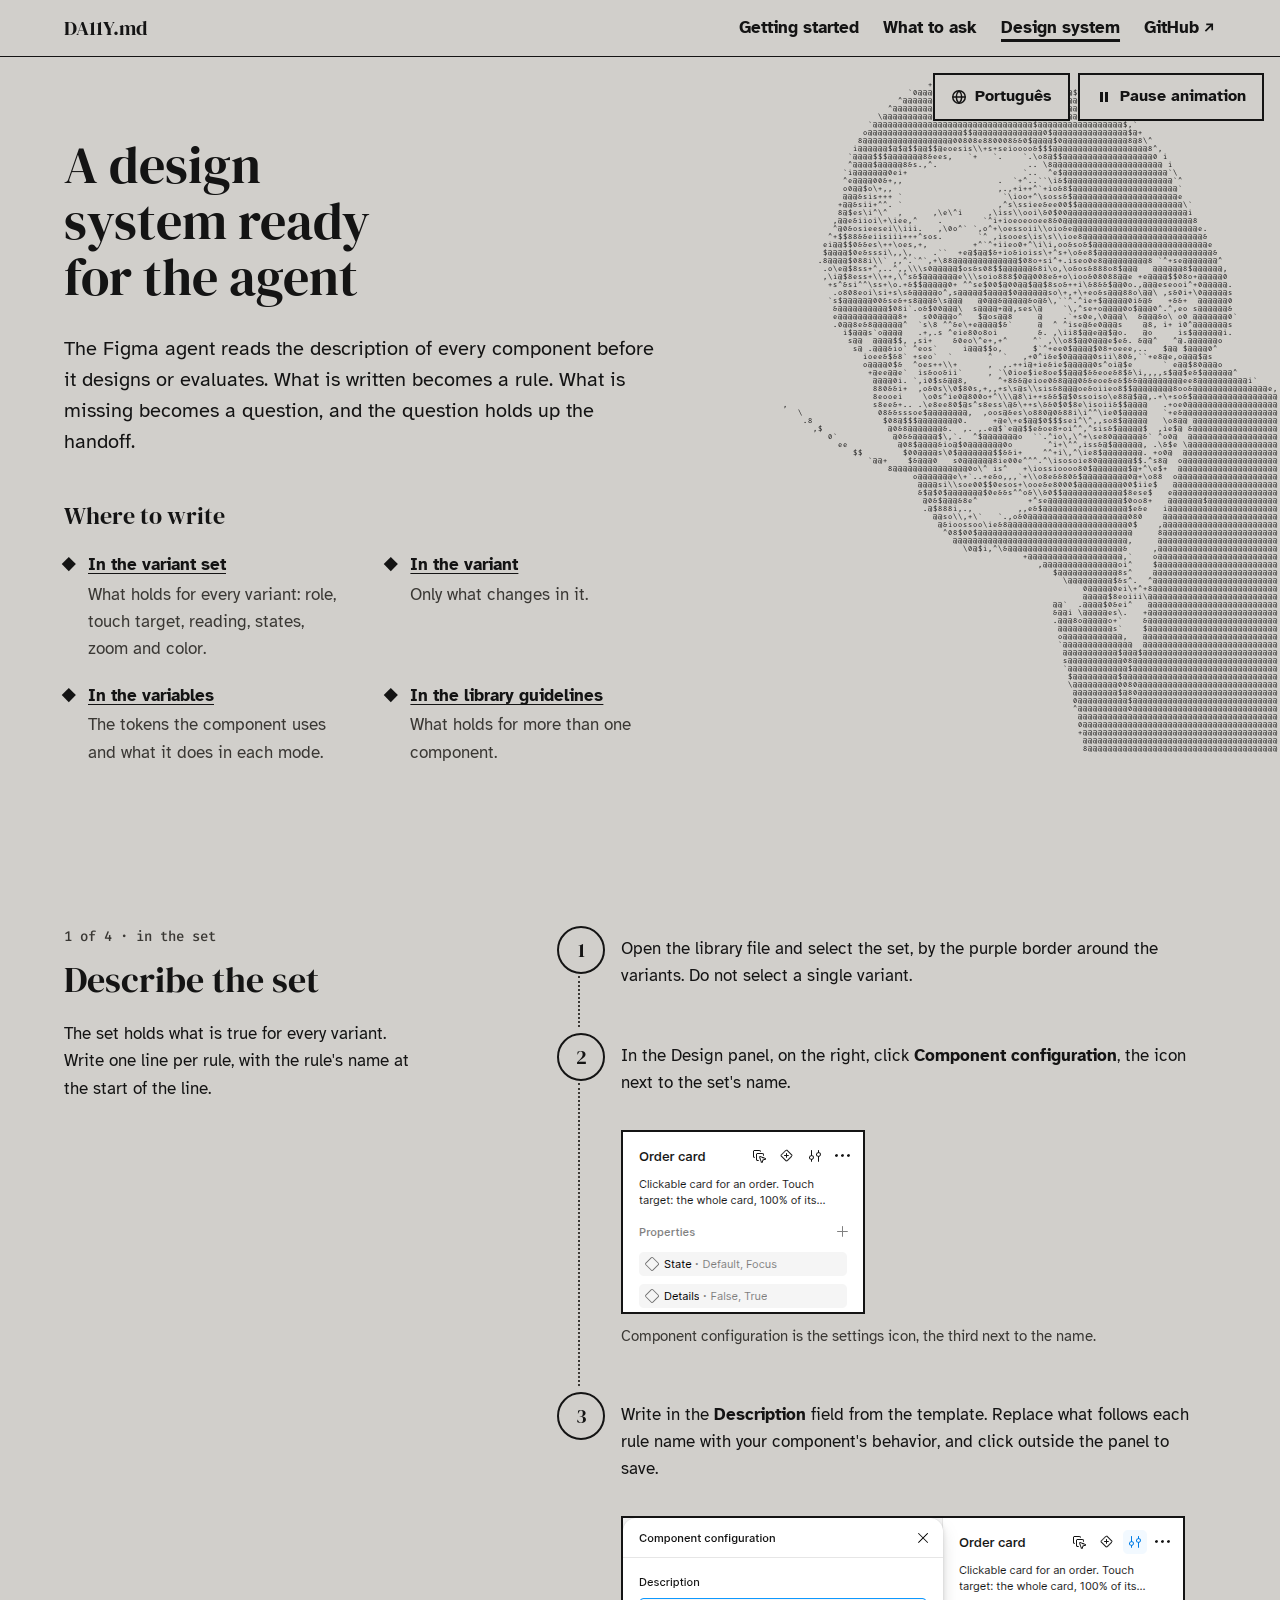
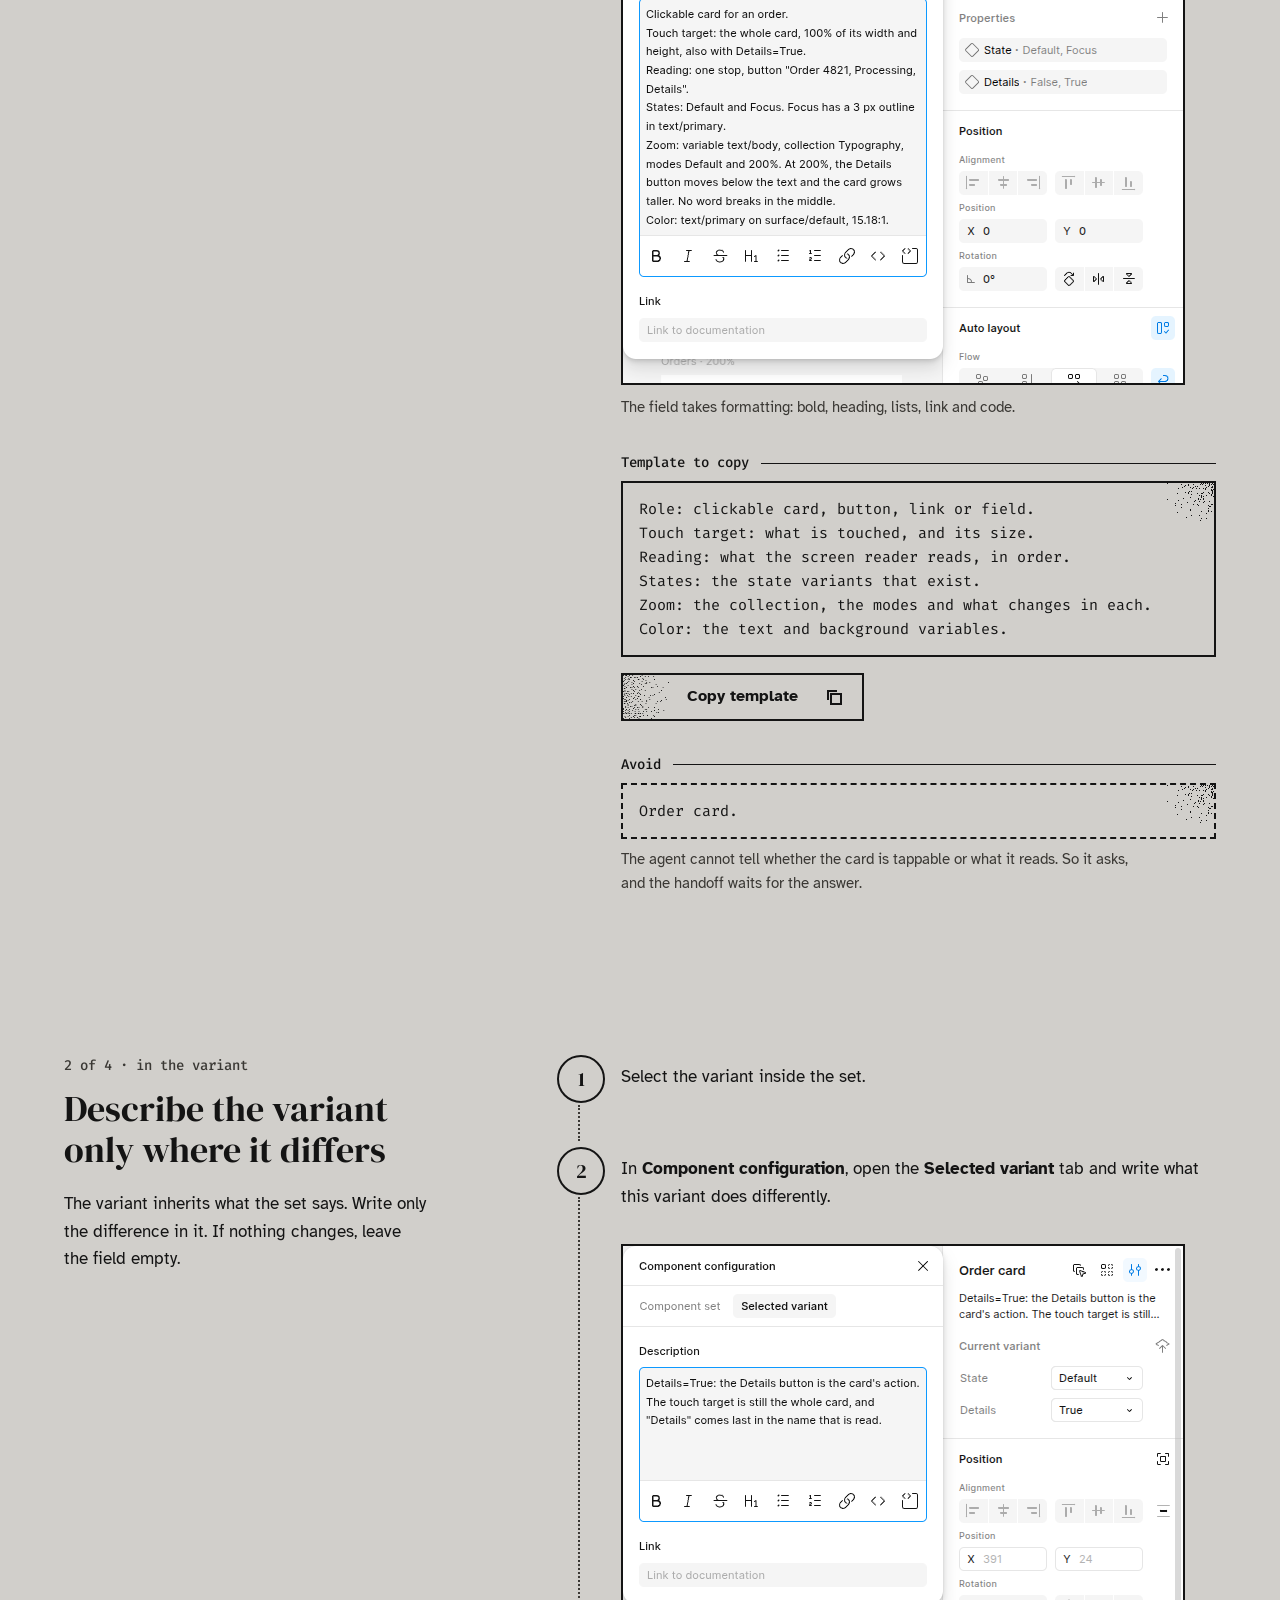
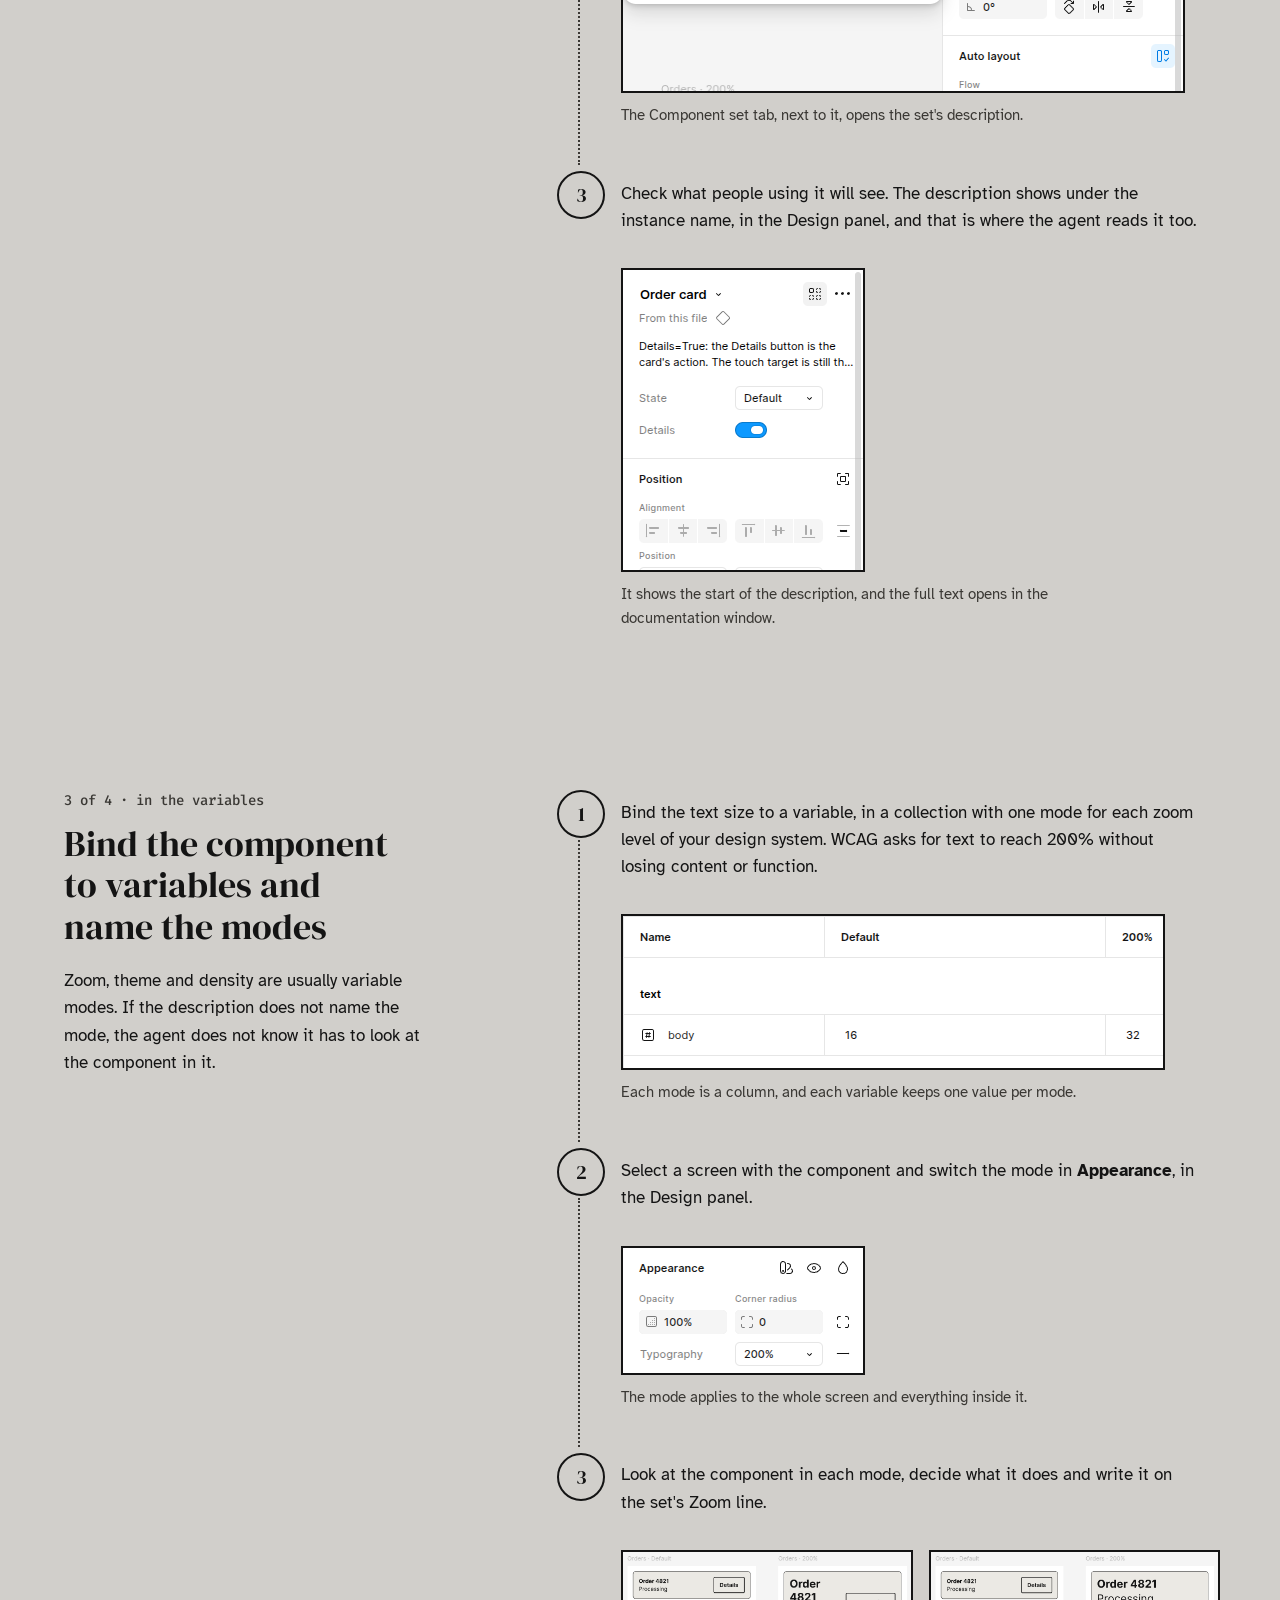
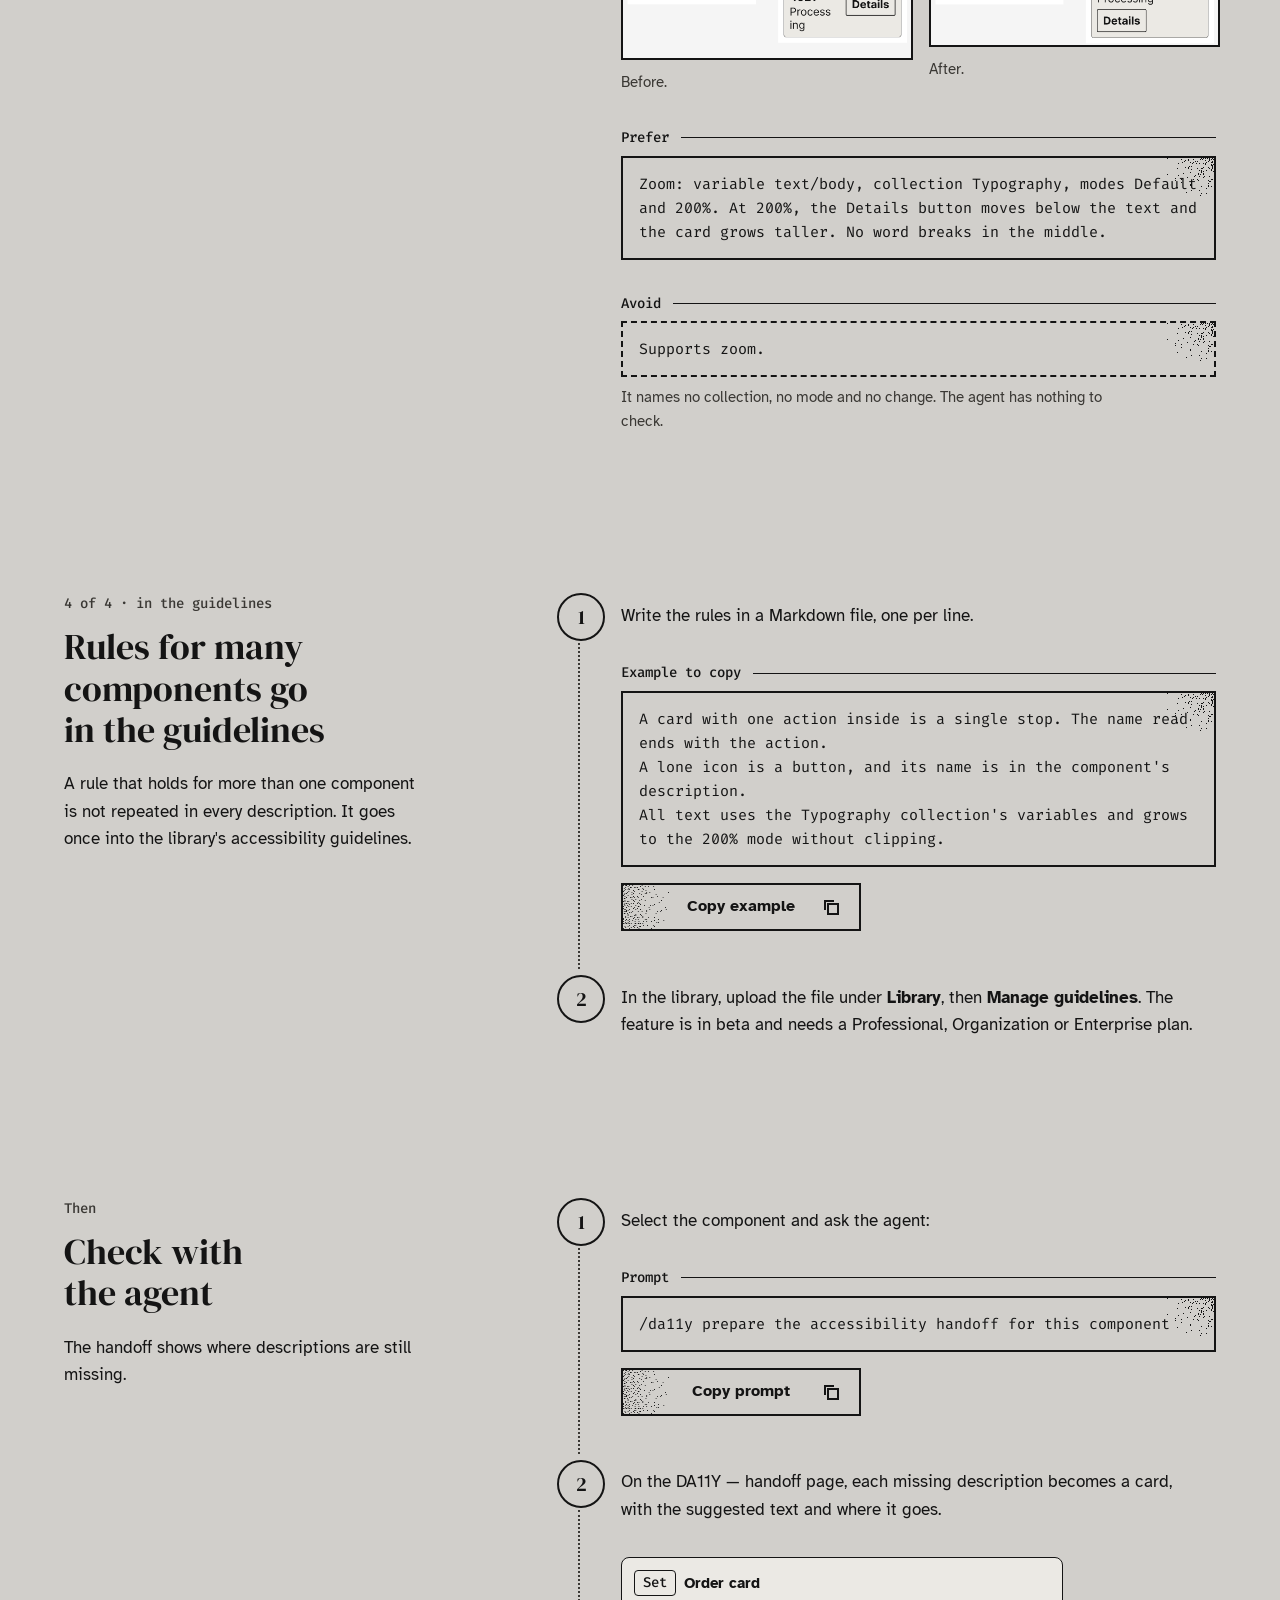
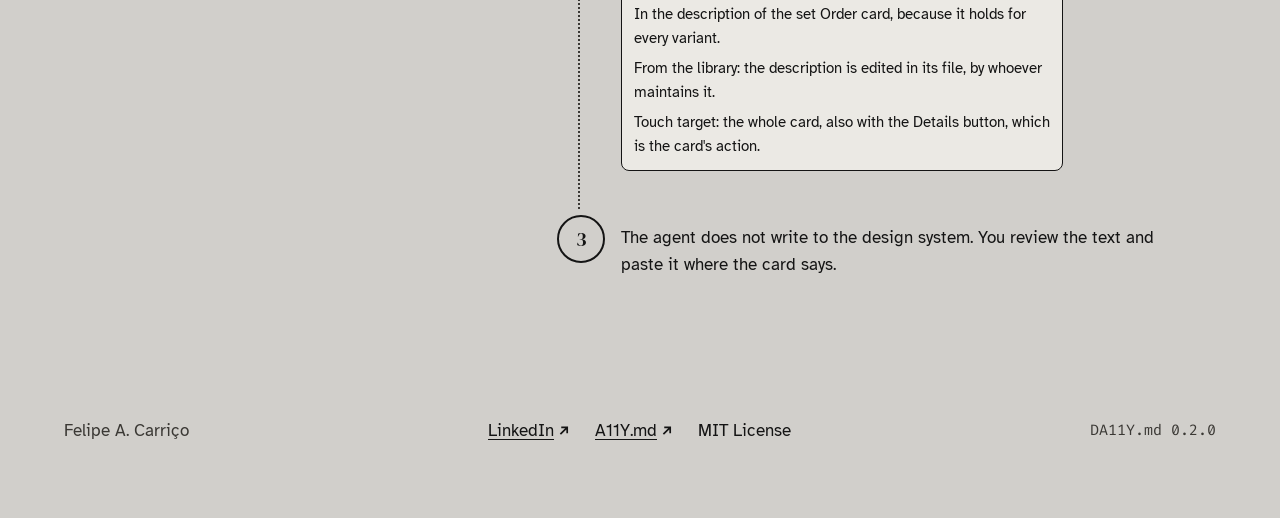
==== pagina/design-system/index.html @ b74f4b15 "feat: a new page, "Design system pronto para o agente", with real Figma prints A step by step, in bo" ====
<!doctype html>
<html lang="pt-BR">
<head>
<meta charset="utf-8">
<meta name="viewport" content="width=device-width, initial-scale=1">
<title>Design system pronto para o agente · DA11Y.md</title>
<script>
  // Idioma, antes da primeira pintura: a escolha salva no botão vence; sem ela,
  // o primeiro idioma do navegador que a página tem (português ou inglês); sem
  // nenhum dos dois, inglês. Os textos trocam no script de idioma, no fim da página.
  (function () {
    var d = document.documentElement, lang;
    try { lang = localStorage.getItem('dally-lang'); } catch (e) { /* vale só nesta visita */ }
    if (lang !== 'pt' && lang !== 'en') {
      var list = navigator.languages && navigator.languages.length ? navigator.languages : [navigator.language || ''];
      lang = 'en';
      for (var i = 0; i < list.length; i++) {
        var code = String(list[i]).toLowerCase();
        if (code.indexOf('pt') === 0) { lang = 'pt'; break; }
        if (code.indexOf('en') === 0) break;
      }
    }
    d.dataset.lang = lang;
    d.lang = lang === 'en' ? 'en' : 'pt-BR';
    if (lang === 'en') d.classList.add('lang-pending');
    d.classList.add('js');
  })();
</script>
<link rel="stylesheet" href="../fonts/fonts.css">
<link rel="icon" href="../favicon.svg" type="image/svg+xml">
<link rel="icon" href="../favicon-32.png" sizes="32x32" type="image/png">
<link rel="icon" href="../favicon-16.png" sizes="16x16" type="image/png">
<link rel="apple-touch-icon" href="../apple-touch-icon.png">
<style>
/* Design system pronto para o agente: a página nova do site, na estética de ../index.html.
   Tokens, grade, barra do topo, passos, bloco de cópia, botão, controles do hero e rodapé
   vêm de lá, já medidos no perfil Shield (A11Y-DECISIONS.md). Um tema só, como a home.
   Cópia dos componentes da home: o próximo passo é um CSS compartilhado pelas duas. */
:root {
  --paper: #d1cfcb;   /* tinta sobre papel: 11,84:1 */
  --paper-2: #ebe9e4; /* tinta sobre ele: 15,18:1 */
  --ink: #141414;
  --ink-2: #3a3834;   /* sobre papel: 7,51:1 */
  --rule: #a9a6a0;    /* fio decorativo, não é componente */
  --display: "DM Serif Display", Georgia, "Times New Roman", serif;
  --body: "Atkinson Hyperlegible", "Segoe UI", system-ui, sans-serif;
  --mono: "Fira Code", ui-monospace, "DejaVu Sans Mono", monospace;
  --gutter: 2rem;
  --star: url("data:image/svg+xml,%3Csvg xmlns='http://www.w3.org/2000/svg' viewBox='0 0 24 24'%3E%3Cpath d='M12 1C12.6 8.2 15.8 11.4 23 12 15.8 12.6 12.6 15.8 12 23 11.4 15.8 8.2 12.6 1 12 8.2 11.4 11.4 8.2 12 1Z'/%3E%3C/svg%3E");
  color-scheme: light;
}
html { background: var(--paper); color: var(--ink); scroll-padding-top: 5rem; }
/* em inglês, a página espera a tradução (script de idioma) para aparecer; se o script falhar,
   ela aparece assim mesmo em 1,5 s, em português (A11Y.md §6, Content Held Hostage) */
.lang-pending body { visibility: hidden; animation: lang-reveal 0s 1.5s forwards; }
@keyframes lang-reveal { to { visibility: visible; } } /* o título de destino não fica embaixo da barra fixa */
body { position: relative; margin: 0; background: var(--paper); color: var(--ink); font: 1.0625rem/1.6 var(--body); }
body::before { content: ""; position: fixed; inset: 0 0 auto; height: env(safe-area-inset-top, 0px); z-index: 10; background: var(--paper); }
.sr-only { position: absolute; width: 1px; height: 1px; padding: 0; margin: -1px; overflow: hidden; clip: rect(0, 0, 0, 0); white-space: nowrap; border: 0; }
:focus-visible { outline: 3px solid var(--ink); outline-offset: 3px; }
a { color: var(--ink); text-decoration-thickness: 1px; text-underline-offset: 0.18em; }
a:hover { text-decoration-thickness: 2px; }
.ext { width: 0.8em; height: 0.8em; margin-left: 0.2em; vertical-align: -0.05em; fill: currentColor; }
code { font-family: var(--mono); font-size: 0.92em; }
main p { max-width: 34em; } /* no máximo ~80 caracteres em Atkinson Hyperlegible */
h1, h2, h3, p { margin: 0; }

.page { padding-left: max(1rem, env(safe-area-inset-left, 0px)); padding-right: max(1rem, env(safe-area-inset-right, 0px)); }
.wrap { max-width: 72rem; margin-inline: auto; }
.skip-link { position: absolute; left: 1rem; top: 1rem; z-index: 20; display: inline-flex; align-items: center; min-height: 48px; padding: 0 1.25rem; background: var(--ink); color: var(--paper); font: 700 1rem/1.2 var(--body); text-decoration: none; transform: translateY(-200%); }
.skip-link:focus-visible, .skip-link:focus { transform: none; outline: 3px solid var(--ink); outline-offset: 3px; box-shadow: 0 0 0 6px var(--paper); }


/* barra do topo, a mesma do site, com a página nova no menu */
.topbar { position: sticky; top: env(safe-area-inset-top, 0px); z-index: 5; background: var(--paper); border-bottom: 1px solid var(--ink); }
.topbar__row { display: flex; flex-wrap: wrap; align-items: center; justify-content: space-between; gap: 0 2rem; min-height: 3.5rem; }
.topbar__brand { display: inline-flex; align-items: center; min-height: 44px; font: 400 1.25rem/1 var(--display); color: var(--ink); text-decoration: none; }
.topbar__list { display: flex; flex-wrap: wrap; gap: 0 1.5rem; margin: 0; padding: 0; list-style: none; }
.topbar__list a { display: inline-flex; align-items: center; min-height: 2.75rem; color: var(--ink); font-weight: 700; text-decoration: none; }
.topbar__brand:hover, .topbar__list a:hover { text-decoration: underline; text-decoration-thickness: 2px; text-underline-offset: 0.2em; }
.topbar__list a[aria-current="page"] { text-decoration: underline; text-decoration-thickness: 3px; text-underline-offset: 0.35em; }

/* abertura: o retrato do Dalí em ASCII entra pela direita, espelhado; o texto nunca fica sobre ele */
:root { --art-w: min(88vw, 26rem); }
@media (min-width: 60em) { :root { --art-w: min(44vw, 37.5rem); } }
.lead-band { position: relative; }
.art { position: relative; width: var(--art-w); aspect-ratio: 323 / 400; margin: 0 calc(-1 * max(1rem, env(safe-area-inset-right, 0px))) 0 auto; }
.art__poster, .art canvas { position: absolute; inset: 0; width: 100%; height: 100%; display: block; }
.art.is-drawn .art__poster { visibility: hidden; }
.hero__controls { position: absolute; top: 1rem; right: 1rem; left: 1rem; z-index: 3; display: flex; flex-wrap: wrap; justify-content: flex-end; gap: 0.5rem; pointer-events: none; }
.hero__ctrl { pointer-events: auto; display: inline-flex; align-items: center; gap: 0.5rem; min-width: 3rem; min-height: 3rem; padding: 0.5rem 1rem; border: 2px solid var(--ink); border-radius: 0; background: var(--paper); color: var(--ink); font: 700 1rem/1.2 var(--body); cursor: pointer; }
.hero__ctrl[hidden] { display: none; }
.hero__ctrl:focus-visible { outline: 3px solid var(--ink); outline-offset: 2px; box-shadow: 0 0 0 8px var(--paper); }
.hero__ctrl-icon { width: 1rem; height: 1rem; fill: currentColor; flex: none; }
.hero__lang .hero__ctrl-icon { fill: none; stroke: currentColor; stroke-width: 1.5; }
.hero__motion[data-state="running"] .icon-play, .hero__motion[data-state="paused"] .icon-pause { display: none; }
.lead__text { display: grid; gap: 1.75rem; }
/* o índice dos quatro lugares fica na coluna do texto, ao lado do retrato e nunca sobre ele */
.index { margin-top: 1rem; }
.index__title { margin-bottom: 1.25rem; font: 400 1.5rem/1.25 var(--display); }
.lead .topics { grid-template-columns: repeat(auto-fit, minmax(min(100%, 16rem), 1fr)); }

.lead { padding-block: 2.5rem 3rem; }
.lead h1 { max-width: 16ch; font: 400 3.25rem/1.08 var(--display); text-wrap: balance; }
.lead__body { display: grid; gap: 2em; }
.index { padding-bottom: 1rem; }
.lede { font-size: 1.25rem; line-height: 1.55; }
.topics { display: grid; gap: 1.25rem 2.5rem; margin: 0; padding: 0; list-style: none; }
.topics li { display: grid; grid-template-columns: 1.5rem 1fr; gap: 0.125rem 0; align-content: start; }
.topics li::before { content: ""; grid-row: 1; width: 0.6rem; height: 0.6rem; margin-top: 0.5rem; background: var(--ink); transform: rotate(45deg); }
.topics__name { grid-column: 2; font-weight: 700; }
.topics__name a { text-decoration-thickness: 1px; }
.topics__text { grid-column: 2; color: var(--ink-2); }

/* cada lugar do design system: título e passos */
.section { padding-block: 4.5rem; }
.tut__kicker { margin-bottom: 0.75rem; font: 500 0.875rem/1.5 var(--mono); color: var(--ink-2); }
.tut h2 { max-width: 18ch; font: 400 2.25rem/1.15 var(--display); text-wrap: balance; }
.tut__intro { margin-top: 1.25rem; }
.tut__body { margin-top: 2.5rem; }

.stepper { display: grid; gap: 2.75rem; margin: 0; padding: 0; list-style: none; }
.step { position: relative; display: grid; grid-template-columns: 44px minmax(0, 1fr); gap: 0 1.25rem; }
.step__num { display: grid; place-items: center; width: 44px; height: 44px; border: 2px solid var(--ink); border-radius: 50%; background: var(--paper); font: 400 1.25rem/1 var(--display); }
.step__body { min-width: 0; display: grid; gap: 2em; align-content: start; padding-top: 0.55rem; }
.step:not(:last-child)::after { content: ""; position: absolute; left: 21px; top: 50px; bottom: calc(-2.75rem + 6px); border-left: 2px dotted var(--ink-2); }

/* print do Figma: a captura como ela é, com contorno de tinta */
.shot { display: grid; gap: 0.625rem; margin: 0; justify-items: start; }
.shot img { display: block; max-width: 100%; height: auto; border: 2px solid var(--ink); background: #fff; }
.shot figcaption { font-size: 0.9375rem; color: var(--ink-2); max-width: 34em; }
.pair { display: grid; gap: 1.25rem; }

/* bloco de cópia do site: rótulo, linha e texto com cara de código (GOSTO 23) */
.copy { display: grid; grid-template-columns: minmax(0, 1fr); gap: 0.5rem; min-width: 0; }
.copy__label { display: flex; align-items: center; gap: 0.75rem; font: 500 0.875rem/1.4 var(--mono); color: var(--ink); }
.copy__label::after { content: ""; flex: 1; border-top: 1px solid var(--ink); }
.copy pre { margin: 0; min-width: 0; padding: 0.875rem 1rem; border: 2px solid var(--ink); background: var(--paper) var(--tex-corner, none) right top / 64px 40px no-repeat; font: 0.9375rem/1.6 var(--mono); white-space: pre-wrap; overflow-wrap: break-word; }
.copy pre code { font-size: 1em; }
.copy__row { display: flex; flex-wrap: wrap; align-items: center; gap: 0.75rem 1rem; margin-top: 0.5rem; }
.copy__status { min-height: 1.6em; font-size: 0.9375rem; }
.copy--avoid pre { border-style: dashed; }
.copy__note { font-size: 0.9375rem; color: var(--ink-2); }

/* botão do site: textura em pontilhado numa faixa à esquerda, nunca sob o texto */
.btn { --tex-w: 56px; position: relative; display: inline-grid; grid-template-columns: var(--tex-w) 1fr var(--tex-w); align-items: center; min-width: 15rem; min-height: 48px; padding: 0; border: 2px solid var(--ink); background: var(--paper); color: var(--ink); font: 700 1rem/1.2 var(--body); cursor: pointer; }
/* o rótulo quebra linha quando a pessoa aumenta o espaçamento do texto (SC 1.4.12); no tamanho normal, cabe numa linha */
.btn__label { grid-column: 2; min-width: 0; padding: 0.375rem 0.5rem; text-align: center; }
.btn .ico { grid-column: 3; justify-self: end; width: 1.25rem; height: 1.25rem; margin-right: 1.125rem; fill: none; stroke: currentColor; stroke-width: 2; }
.btn::before, .btn__tex { content: ""; position: absolute; top: 0; bottom: 0; left: 0; width: var(--tex-w); background-repeat: no-repeat; background-size: 100% 100%; pointer-events: none; }
.btn::before { background-image: var(--tex-a, none); }
.btn__tex { opacity: 0; background-image: var(--tex-b, none); transition: opacity 320ms cubic-bezier(0.2, 0.7, 0.2, 1); }
.btn:hover .btn__tex { opacity: 1; }
.btn:hover .btn__label { text-decoration: underline; text-decoration-thickness: 2px; text-underline-offset: 0.2em; }
.btn:focus-visible { outline: none; }
.btn:focus-visible::after {
  content: ""; position: absolute; inset: -9px; pointer-events: none;
  background:
    linear-gradient(var(--ink), var(--ink)) top left / 35% 3px no-repeat,
    linear-gradient(var(--ink), var(--ink)) top left / 3px 35% no-repeat,
    linear-gradient(var(--ink), var(--ink)) top right / 35% 3px no-repeat,
    linear-gradient(var(--ink), var(--ink)) top right / 3px 35% no-repeat,
    linear-gradient(var(--ink), var(--ink)) bottom left / 35% 3px no-repeat,
    linear-gradient(var(--ink), var(--ink)) bottom left / 3px 35% no-repeat,
    linear-gradient(var(--ink), var(--ink)) bottom right / 35% 3px no-repeat,
    linear-gradient(var(--ink), var(--ink)) bottom right / 3px 35% no-repeat;
}

/* o card que o handoff desenha no Figma: papel, contorno de tinta, rótulo à esquerda */
.hcard { display: grid; gap: 0.375rem; max-width: 26rem; padding: 0.75rem; border: 1px solid var(--ink); border-radius: 8px; background: var(--paper-2); font-size: 0.9375rem; }
.hcard__head { display: flex; flex-wrap: wrap; gap: 0.5rem; align-items: center; font-weight: 700; }
.hcard__mark { padding: 0.0625rem 0.5rem; border: 1px solid var(--ink); border-radius: 4px; font: 500 0.875rem/1.6 var(--mono); }

.footer { padding-block: 3rem 4rem; }
.footer__row { display: flex; flex-wrap: wrap; align-items: center; justify-content: space-between; gap: 1rem 2rem; }
.footer p { margin: 0; color: var(--ink-2); }
.footer__links { display: flex; flex-wrap: wrap; align-items: center; gap: 0 1.5rem; margin: 0; padding: 0; list-style: none; }
.footer__links a { display: inline-flex; align-items: center; min-height: 48px; }
.footer__version { font-family: var(--mono); font-size: 0.9375rem; }

@media (min-width: 48em) {
  .topics { grid-template-columns: repeat(2, minmax(0, 1fr)); }
  .pair { grid-template-columns: repeat(2, minmax(0, 1fr)); align-items: start; }
}

/* o título de cada lugar fica ao lado, nas colunas 1 a 4, e os passos nas colunas 6 a 12,
   como em "Outras formas de usar" na home */
@media (min-width: 60em) {
  .section { padding-block: 5rem; }
  .tut { display: grid; grid-template-columns: repeat(12, minmax(0, 1fr)); column-gap: var(--gutter); }
  .tut__head { grid-column: 1 / span 4; align-self: start; position: sticky; top: 5rem; }
  .tut__body { grid-column: 6 / span 7; margin-top: 0; }
  .lead-band { min-height: calc(var(--art-w) / 0.8075); }
  .art { position: absolute; top: 0; right: calc(-1 * max(1rem, env(safe-area-inset-right, 0px))); width: var(--art-w); margin: 0; }
  .lead { padding-block: 5rem 4rem; }
  .lead__text { max-width: min(40rem, calc(100vw - var(--art-w) - max(1rem, (100vw - 72rem) / 2) - 3rem)); }

}
@media (max-width: 30em) {
  .lead h1 { font-size: 2.5rem; }
  .tut h2 { font-size: 1.875rem; }
  .hero__ctrl { padding-inline: 0.75rem; font-size: 0.875rem; }
  .hero__lang .hero__ctrl-icon { display: none; }
  .btn { min-width: 0; width: 100%; }
}
@media (prefers-reduced-motion: reduce) { .btn__tex { transition: none; } }
@media (forced-colors: active) {
  .btn::before, .btn__tex { display: none; }
  .btn:focus-visible { outline: 3px solid CanvasText; outline-offset: 4px; }
  .btn:focus-visible::after { display: none; }
  .topics li::before { forced-color-adjust: none; background: CanvasText; }
}
</style>
</head>
<body>
<div lang="pt-BR" data-lang-root>
<a class="skip-link" href="#conteudo" data-i18n="skip">Pular para o conteúdo</a>
<nav class="topbar page" aria-label="Seções do site" data-i18n-attr="aria-label:nav-label">
  <div class="wrap topbar__row">
    <a class="topbar__brand" href="../">DA11Y.md<span class="sr-only" data-i18n="home-sr">, página inicial</span></a>
    <ul class="topbar__list">
      <li><a href="../#comecar" data-i18n="nav-start">Como começar</a></li>
      <li><a href="../#pedidos" data-i18n="nav-ask">O que pedir</a></li>
      <li><a href="./" aria-current="page" data-i18n="nav-ds">Design system</a></li>
      <li><a href="https://github.com/fecarrico/DA11Y.md" target="_blank" rel="noopener">GitHub<span class="sr-only" data-i18n="newtab"> (abre em nova aba)</span><svg class="ext" viewBox="0 0 16 16" aria-hidden="true" focusable="false"><path d="M5 3h8v8h-2V6.4l-6.3 6.3-1.4-1.4L9.6 5H5z"/></svg></a></li>
    </ul>
  </div>
</nav>

<main class="page" id="conteudo" tabindex="-1">
  <div class="lead-band">
    <!-- o retrato é decorativo (confirmado pelo Felipe em 23/10): imagem parada com alt vazio, canvas fora da árvore -->
    <div class="art" data-dali="img/dali-fonte.png">
      <img class="art__poster" src="img/dali-ascii.png" width="1200" height="1486" alt="">
      <canvas aria-hidden="true"></canvas>
      <div class="hero__controls">
        <!-- o botão diz o outro idioma, escrito nele mesmo e com o lang dele (script de idioma) -->
        <button type="button" class="hero__ctrl hero__lang" lang="en" hidden>
          <svg class="hero__ctrl-icon" viewBox="0 0 16 16" aria-hidden="true" focusable="false"><circle cx="8" cy="8" r="6.25"/><path d="M1.75 8h12.5M8 1.75c-1.9 1.7-2.75 3.7-2.75 6.25S6.1 12.55 8 14.25M8 1.75c1.9 1.7 2.75 3.7 2.75 6.25S9.9 12.55 8 14.25"/></svg>
          <span class="hero__lang-label">English</span>
        </button>
        <button type="button" class="hero__ctrl hero__motion" data-state="running" hidden>
          <svg class="hero__ctrl-icon" viewBox="0 0 16 16" aria-hidden="true" focusable="false"><path class="icon-pause" d="M4 3h3v10H4zM9 3h3v10H9z"/><path class="icon-play" d="M4 2.5v11l9-5.5z"/></svg>
          <span class="hero__motion-label">Pausar animação</span>
        </button>
        <span class="sr-only" role="status" data-lang-status></span>
      </div>
    </div>
    <div class="wrap lead"><div class="lead__text"><h1 data-i18n="ds-h1">Design system pronto para o agente</h1><p class="lede" data-i18n="ds-lede">O agente do Figma lê a descrição de cada componente antes de desenhar ou avaliar. O que está escrito vira regra. O que falta vira pergunta, e a pergunta segura o handoff.</p>
      <div class="index"><h2 class="index__title" data-i18n="ds-index">Onde escrever</h2><ul class="topics"><li><span class="topics__name"><a href="#conjunto" data-i18n="topic0-name">No conjunto de variantes</a></span><span class="topics__text" data-i18n="topic0-text">O que vale para todas as variantes: papel, área de toque, leitura, estados, zoom e cor.</span></li><li><span class="topics__name"><a href="#variante" data-i18n="topic1-name">Na variante</a></span><span class="topics__text" data-i18n="topic1-text">Só o que muda nela.</span></li><li><span class="topics__name"><a href="#variaveis" data-i18n="topic2-name">Nas variáveis</a></span><span class="topics__text" data-i18n="topic2-text">Os tokens que o componente usa e o que ele faz em cada modo.</span></li><li><span class="topics__name"><a href="#guidelines" data-i18n="topic3-name">Nas guidelines da biblioteca</a></span><span class="topics__text" data-i18n="topic3-text">O que vale para mais de um componente.</span></li></ul></div></div></div>
  </div>
  <div class="wrap">
<section class="section tut" aria-labelledby="conjunto">
  <div class="tut__head"><p class="tut__kicker" data-i18n="s0-kicker">1 de 4 · no conjunto</p><h2 id="conjunto" data-i18n="s0-h2">Descreva o conjunto</h2><p class="tut__intro" data-i18n="s0-intro">O conjunto guarda o que vale para todas as variantes. Escreva uma linha por regra, com o nome da regra no começo da linha.</p></div>
  <div class="tut__body"><ol class="stepper">
<li class="step"><span class="step__num" aria-hidden="true">1</span><div class="step__body">
<p class="step__text" data-i18n="s0-p0-text">Abra o arquivo da biblioteca e selecione o conjunto, pela borda roxa que envolve as variantes. Não selecione uma variante só.</p>
</div></li>
<li class="step"><span class="step__num" aria-hidden="true">2</span><div class="step__body">
<p class="step__text" data-i18n="s0-p1-text">No painel Design, à direita, clique em <strong>Component configuration</strong>, o ícone ao lado do nome do conjunto.</p>
<figure class="shot"><img src="prints/p1-conjunto-painel.png" width="240" height="180" alt="Topo do painel Design com o conjunto Card de pedido selecionado: o nome, quatro ícones, a prévia da descrição e as propriedades State e Detalhes." data-i18n-attr="src:s0-p1-img0-src width:s0-p1-img0-width height:s0-p1-img0-height alt:s0-p1-img0-alt"><figcaption data-i18n="s0-p1-img0-cap">Component configuration é o ícone de ajustes, o terceiro ao lado do nome.</figcaption></figure>
</div></li>
<li class="step"><span class="step__num" aria-hidden="true">3</span><div class="step__body">
<p class="step__text" data-i18n="s0-p2-text">Escreva no campo <strong>Description</strong> a partir do modelo. Troque o que está depois de cada nome de regra pelo comportamento do seu componente, e clique fora do painel para salvar.</p>
<figure class="shot"><img src="prints/p1-conjunto.png" width="560" height="465" alt="Painel Component configuration do Figma com o conjunto Card de pedido. O campo Description tem seis linhas, uma por regra: Card clicável de um pedido, Área de toque, Leitura, Estados, Zoom e Cor. Embaixo, o campo Link, vazio." data-i18n-attr="src:s0-p2-img0-src width:s0-p2-img0-width height:s0-p2-img0-height alt:s0-p2-img0-alt"><figcaption data-i18n="s0-p2-img0-cap">O campo aceita formatação: negrito, título, listas, link e código.</figcaption></figure>
<div class="copy">
<span class="copy__label" data-i18n="s0-p2-copy0-label">Modelo para copiar</span>
<pre><code id="modelo-conjunto" data-i18n="s0-p2-copy0-text">Papel: card clicável, botão, link ou campo.
Área de toque: o que se toca, e o tamanho.
Leitura: o que o leitor de tela lê, em ordem.
Estados: as variantes de estado que existem.
Zoom: a coleção, os modos e o que muda em cada um.
Cor: as variáveis de texto e de fundo.</code></pre>
<div class="copy__row"><button type="button" class="btn" data-copy="modelo-conjunto"><span class="btn__tex" aria-hidden="true"></span><span class="btn__label"><span data-i18n="s0-p2-copy0-button">Copiar modelo</span><span class="sr-only" data-i18n="s0-p2-copy0-sr"> do conjunto</span></span><svg class="ico" viewBox="0 0 20 20" aria-hidden="true" focusable="false"><rect x="7" y="7" width="10" height="10"/><path d="M4 13V4h9"/></svg></button><span class="copy__status" role="status"></span></div>
</div>
<div class="copy copy--avoid"><span class="copy__label" data-i18n="s0-p2-avoid-label">Evite</span><pre><code data-i18n="s0-p2-avoid-text">Card de pedido.</code></pre><p class="copy__note" data-i18n="s0-p2-avoid-note">O agente não sabe se o card é tocável nem o que ele lê. Então ele pergunta, e o handoff espera a resposta.</p></div>
</div></li>
  </ol></div>
</section>
<section class="section tut" aria-labelledby="variante">
  <div class="tut__head"><p class="tut__kicker" data-i18n="s1-kicker">2 de 4 · na variante</p><h2 id="variante" data-i18n="s1-h2">Descreva a variante só no que muda</h2><p class="tut__intro" data-i18n="s1-intro">A variante herda o que o conjunto diz. Escreva nela só a diferença. Se nada muda, deixe o campo vazio.</p></div>
  <div class="tut__body"><ol class="stepper">
<li class="step"><span class="step__num" aria-hidden="true">1</span><div class="step__body">
<p class="step__text" data-i18n="s1-p0-text">Selecione a variante dentro do conjunto.</p>
</div></li>
<li class="step"><span class="step__num" aria-hidden="true">2</span><div class="step__body">
<p class="step__text" data-i18n="s1-p1-text">Em <strong>Component configuration</strong>, abra a aba <strong>Selected variant</strong> e escreva o que esta variante faz de diferente.</p>
<figure class="shot"><img src="prints/p2-variante.png" width="560" height="445" alt="Painel Component configuration com a aba Selected variant ativa. A descrição diz: Detalhes=True, o botão Detalhes é a ação do card, a área de toque continua sendo o card inteiro, e Detalhes entra no fim do nome lido." data-i18n-attr="src:s1-p1-img0-src width:s1-p1-img0-width height:s1-p1-img0-height alt:s1-p1-img0-alt"><figcaption data-i18n="s1-p1-img0-cap">A aba Component set, ao lado, abre a descrição do conjunto.</figcaption></figure>
</div></li>
<li class="step"><span class="step__num" aria-hidden="true">3</span><div class="step__body">
<p class="step__text" data-i18n="s1-p2-text">Confira o que quem usa vai ver. A descrição aparece embaixo do nome da instância, no painel Design, e é ali que o agente também lê.</p>
<figure class="shot"><img src="prints/p3-instancia.png" width="240" height="300" alt="Painel Design com uma instância de Card de pedido selecionada. Embaixo do nome, a prévia da descrição da variante, e as propriedades State e Detalhes." data-i18n-attr="src:s1-p2-img0-src width:s1-p2-img0-width height:s1-p2-img0-height alt:s1-p2-img0-alt"><figcaption data-i18n="s1-p2-img0-cap">Ali aparece o começo da descrição, e o texto inteiro abre na janela de documentação.</figcaption></figure>
</div></li>
  </ol></div>
</section>
<section class="section tut" aria-labelledby="variaveis">
  <div class="tut__head"><p class="tut__kicker" data-i18n="s2-kicker">3 de 4 · nas variáveis</p><h2 id="variaveis" data-i18n="s2-h2">Ligue o componente às variáveis e diga os modos</h2><p class="tut__intro" data-i18n="s2-intro">Zoom, tema e densidade costumam ser modos de variáveis. Se a descrição não cita o modo, o agente não sabe que precisa olhar o componente nele.</p></div>
  <div class="tut__body"><ol class="stepper">
<li class="step"><span class="step__num" aria-hidden="true">1</span><div class="step__body">
<p class="step__text" data-i18n="s2-p0-text">Ligue o tamanho do texto a uma variável, numa coleção com um modo para cada nível de zoom do seu design system. O WCAG pede que o texto chegue a 200% sem perder conteúdo nem função.</p>
<figure class="shot"><img src="prints/p5-variaveis.png" width="540" height="152" alt="Janela de variáveis do Figma com a coleção Tipografia. A variável texto/corpo vale 16 no modo Padrão e 32 no modo 200%." data-i18n-attr="src:s2-p0-img0-src width:s2-p0-img0-width height:s2-p0-img0-height alt:s2-p0-img0-alt"><figcaption data-i18n="s2-p0-img0-cap">Cada modo é uma coluna, e cada variável guarda um valor por modo.</figcaption></figure>
</div></li>
<li class="step"><span class="step__num" aria-hidden="true">2</span><div class="step__body">
<p class="step__text" data-i18n="s2-p1-text">Selecione uma tela com o componente e troque o modo em <strong>Appearance</strong>, no painel Design.</p>
<figure class="shot"><img src="prints/p4-modo-painel.png" width="240" height="125" alt="Seção Appearance do painel Design, com o modo da coleção Tipografia em 200%." data-i18n-attr="src:s2-p1-img0-src width:s2-p1-img0-width height:s2-p1-img0-height alt:s2-p1-img0-alt"><figcaption data-i18n="s2-p1-img0-cap">O modo vale para a tela inteira e para tudo dentro dela.</figcaption></figure>
</div></li>
<li class="step"><span class="step__num" aria-hidden="true">3</span><div class="step__body">
<p class="step__text" data-i18n="s2-p2-text">Olhe o componente em cada modo, decida o que ele faz e escreva isso na linha Zoom do conjunto.</p>
<div class="pair"><figure class="shot"><img src="prints/p4-antes.png" width="528" height="210" alt="O card no modo Padrão e no 200%. No 200%, o botão Detalhes fica ao lado do texto, e a palavra separação quebra no meio." data-i18n-attr="src:s2-p2-pair0-src width:s2-p2-pair0-width height:s2-p2-pair0-height alt:s2-p2-pair0-alt"><figcaption data-i18n="s2-p2-pair0-cap">Antes.</figcaption></figure><figure class="shot"><img src="prints/p4-depois.png" width="528" height="175" alt="O mesmo card depois do ajuste. No 200%, o botão Detalhes desce para baixo do texto, e nenhuma palavra quebra." data-i18n-attr="src:s2-p2-pair1-src width:s2-p2-pair1-width height:s2-p2-pair1-height alt:s2-p2-pair1-alt"><figcaption data-i18n="s2-p2-pair1-cap">Depois.</figcaption></figure></div>
<div class="copy">
<span class="copy__label" data-i18n="s2-p2-copy0-label">Prefira</span>
<pre><code data-i18n="s2-p2-copy0-text">Zoom: variável texto/corpo, coleção Tipografia, modos Padrão e 200%. No 200%, o botão Detalhes desce para baixo do texto e o card cresce em altura. Nenhum texto quebra no meio da palavra.</code></pre>
</div>
<div class="copy copy--avoid"><span class="copy__label" data-i18n="s2-p2-avoid-label">Evite</span><pre><code data-i18n="s2-p2-avoid-text">Suporta zoom.</code></pre><p class="copy__note" data-i18n="s2-p2-avoid-note">Não diz a coleção, nem os modos, nem o que muda. O agente não tem o que conferir.</p></div>
</div></li>
  </ol></div>
</section>
<section class="section tut" aria-labelledby="guidelines">
  <div class="tut__head"><p class="tut__kicker" data-i18n="s3-kicker">4 de 4 · nas guidelines</p><h2 id="guidelines" data-i18n="s3-h2">Regras de vários componentes vão para as guidelines</h2><p class="tut__intro" data-i18n="s3-intro">Uma regra que vale para mais de um componente não se repete em cada descrição. Ela vai uma vez para as guidelines de acessibilidade da biblioteca.</p></div>
  <div class="tut__body"><ol class="stepper">
<li class="step"><span class="step__num" aria-hidden="true">1</span><div class="step__body">
<p class="step__text" data-i18n="s3-p0-text">Escreva as regras num arquivo Markdown, uma por linha.</p>
<div class="copy">
<span class="copy__label" data-i18n="s3-p0-copy0-label">Exemplo para copiar</span>
<pre><code id="modelo-guidelines" data-i18n="s3-p0-copy0-text">Card com uma ação dentro é uma parada só. O nome lido termina com a ação.
Ícone sozinho é botão, e o nome dele está na descrição do componente.
Todo texto usa as variáveis da coleção Tipografia e cresce até o modo 200% sem corte.</code></pre>
<div class="copy__row"><button type="button" class="btn" data-copy="modelo-guidelines"><span class="btn__tex" aria-hidden="true"></span><span class="btn__label"><span data-i18n="s3-p0-copy0-button">Copiar exemplo</span><span class="sr-only" data-i18n="s3-p0-copy0-sr"> das guidelines</span></span><svg class="ico" viewBox="0 0 20 20" aria-hidden="true" focusable="false"><rect x="7" y="7" width="10" height="10"/><path d="M4 13V4h9"/></svg></button><span class="copy__status" role="status"></span></div>
</div>
</div></li>
<li class="step"><span class="step__num" aria-hidden="true">2</span><div class="step__body">
<p class="step__text" data-i18n="s3-p1-text">Na biblioteca, envie o arquivo em <strong>Library</strong>, depois <strong>Manage guidelines</strong>. O recurso está em beta e pede plano Professional, Organization ou Enterprise.</p>
</div></li>
  </ol></div>
</section>
<section class="section tut" aria-labelledby="conferir">
  <div class="tut__head"><p class="tut__kicker" data-i18n="s4-kicker">Depois</p><h2 id="conferir" data-i18n="s4-h2">Confira com o agente</h2><p class="tut__intro" data-i18n="s4-intro">O handoff mostra onde ainda falta descrição.</p></div>
  <div class="tut__body"><ol class="stepper">
<li class="step"><span class="step__num" aria-hidden="true">1</span><div class="step__body">
<p class="step__text" data-i18n="s4-p0-text">Selecione o componente e peça ao agente:</p>
<div class="copy">
<span class="copy__label" data-i18n="s4-p0-copy0-label">Pedido</span>
<pre><code id="pedido-handoff" data-i18n="s4-p0-copy0-text">/da11y prepare o handoff deste componente</code></pre>
<div class="copy__row"><button type="button" class="btn" data-copy="pedido-handoff"><span class="btn__tex" aria-hidden="true"></span><span class="btn__label"><span data-i18n="s4-p0-copy0-button">Copiar pedido</span></span><svg class="ico" viewBox="0 0 20 20" aria-hidden="true" focusable="false"><rect x="7" y="7" width="10" height="10"/><path d="M4 13V4h9"/></svg></button><span class="copy__status" role="status"></span></div>
</div>
</div></li>
<li class="step"><span class="step__num" aria-hidden="true">2</span><div class="step__body">
<p class="step__text" data-i18n="s4-p1-text">Na página DA11Y — handoff, cada descrição que falta vira um card, com o texto sugerido e o lugar onde ele entra.</p>
<div class="hcard" role="img" aria-label="Card da página de handoff: Conjunto, Card de pedido. Na descrição do conjunto, porque vale para todas as variantes. Vem da biblioteca. Área de toque: o card inteiro, também com o botão Detalhes." data-i18n-attr="aria-label:s4-p1-hcard-label"><p class="hcard__head" aria-hidden="true"><span class="hcard__mark" data-i18n="s4-p1-hcard-mark">Conjunto</span> <span data-i18n="s4-p1-hcard-name">Card de pedido</span></p><p aria-hidden="true" data-i18n="s4-p1-hcard-l0">Na descrição do conjunto Card de pedido, porque vale para todas as variantes.</p><p aria-hidden="true" data-i18n="s4-p1-hcard-l1">Vem da biblioteca: a descrição é editada no arquivo dela, por quem cuida dele.</p><p aria-hidden="true" data-i18n="s4-p1-hcard-l2">Área de toque: o card inteiro, também com o botão Detalhes, que é a ação do card.</p></div>
</div></li>
<li class="step"><span class="step__num" aria-hidden="true">3</span><div class="step__body">
<p class="step__text" data-i18n="s4-p2-text">O agente não grava no design system. Você revisa o texto e cola no lugar que o card indica.</p>
</div></li>
  </ol></div>
</section>
  </div>
</main>

<footer class="footer page">
  <div class="wrap footer__row">
    <p>Felipe A. Carriço</p>
    <ul class="footer__links">
      <li><a href="https://linkedin.com/in/fecarrico" target="_blank" rel="noopener">LinkedIn<span class="sr-only" data-i18n="newtab"> (abre em nova aba)</span><svg class="ext" viewBox="0 0 16 16" aria-hidden="true" focusable="false"><path d="M5 3h8v8h-2V6.4l-6.3 6.3-1.4-1.4L9.6 5H5z"/></svg></a></li>
      <li><a href="https://github.com/fecarrico/A11Y.md" target="_blank" rel="noopener">A11Y.md<span class="sr-only" data-i18n="newtab"> (abre em nova aba)</span><svg class="ext" viewBox="0 0 16 16" aria-hidden="true" focusable="false"><path d="M5 3h8v8h-2V6.4l-6.3 6.3-1.4-1.4L9.6 5H5z"/></svg></a></li>
      <li data-i18n="license">Licença MIT</li>
    </ul>
    <p class="footer__version">DA11Y.md 0.2.0</p>
  </div>
</footer>
</div>

<script>
  // Idioma (A11Y-DECISIONS.md, Troca de idioma): o mesmo mecanismo da home. O português é o
  // que está no HTML; o inglês vem deste dicionário, por chave data-i18n e data-i18n-attr.
  (function () {
    'use strict';
    var STORAGE_KEY = 'dally-lang';
    var root = document.documentElement;
    var box = document.querySelector('[data-lang-root]');
    var EN_TITLE = "A design system ready for the agent · DA11Y.md";
    var EN = {
      "topic0-name": "In the variant set",
      "topic0-text": "What holds for every variant: role, touch target, reading, states, zoom and color.",
      "topic1-name": "In the variant",
      "topic1-text": "Only what changes in it.",
      "topic2-name": "In the variables",
      "topic2-text": "The tokens the component uses and what it does in each mode.",
      "topic3-name": "In the library guidelines",
      "topic3-text": "What holds for more than one component.",
      "newtab": " (opens in a new tab)",
      "skip": "Skip to content",
      "nav-start": "Getting started",
      "nav-ask": "What to ask",
      "nav-ds": "Design system",
      "home-sr": ", home page",
      "license": "MIT License",
      "ds-h1": "A design system ready for the agent",
      "ds-lede": "The Figma agent reads the description of every component before it designs or evaluates. What is written becomes a rule. What is missing becomes a question, and the question holds up the handoff.",
      "ds-index": "Where to write",
      "nav-label": "Site sections",
      "s0-kicker": "1 of 4 · in the set",
      "s0-h2": "Describe the set",
      "s0-intro": "The set holds what is true for every variant. Write one line per rule, with the rule&#x27;s name at the start of the line.",
      "s0-p0-text": "Open the library file and select the set, by the purple border around the variants. Do not select a single variant.",
      "s0-p1-text": "In the Design panel, on the right, click <strong>Component configuration</strong>, the icon next to the set's name.",
      "s0-p1-img0-src": "prints-en/p1-conjunto-painel.png",
      "s0-p1-img0-width": "240",
      "s0-p1-img0-height": "180",
      "s0-p1-img0-alt": "Top of the Design panel with the Order card set selected: the name, four icons, a preview of the description and the State and Details properties.",
      "s0-p1-img0-cap": "Component configuration is the settings icon, the third next to the name.",
      "s0-p2-text": "Write in the <strong>Description</strong> field from the template. Replace what follows each rule name with your component's behavior, and click outside the panel to save.",
      "s0-p2-img0-src": "prints-en/p1-conjunto.png",
      "s0-p2-img0-width": "560",
      "s0-p2-img0-height": "465",
      "s0-p2-img0-alt": "The Figma Component configuration panel with the Order card set. The Description field has six lines, one per rule: Clickable card for an order, Touch target, Reading, States, Zoom and Color. Below it, an empty Link field.",
      "s0-p2-img0-cap": "The field takes formatting: bold, heading, lists, link and code.",
      "s0-p2-copy0-label": "Template to copy",
      "s0-p2-copy0-text": "Role: clickable card, button, link or field.\nTouch target: what is touched, and its size.\nReading: what the screen reader reads, in order.\nStates: the state variants that exist.\nZoom: the collection, the modes and what changes in each.\nColor: the text and background variables.",
      "s0-p2-copy0-button": "Copy template",
      "s0-p2-copy0-sr": " for the set",
      "s0-p2-avoid-label": "Avoid",
      "s0-p2-avoid-text": "Order card.",
      "s0-p2-avoid-note": "The agent cannot tell whether the card is tappable or what it reads. So it asks, and the handoff waits for the answer.",
      "s1-kicker": "2 of 4 · in the variant",
      "s1-h2": "Describe the variant only where it differs",
      "s1-intro": "The variant inherits what the set says. Write only the difference in it. If nothing changes, leave the field empty.",
      "s1-p0-text": "Select the variant inside the set.",
      "s1-p1-text": "In <strong>Component configuration</strong>, open the <strong>Selected variant</strong> tab and write what this variant does differently.",
      "s1-p1-img0-src": "prints-en/p2-variante.png",
      "s1-p1-img0-width": "560",
      "s1-p1-img0-height": "445",
      "s1-p1-img0-alt": "The Component configuration panel with the Selected variant tab active. The description says: Details=True, the Details button is the card's action, the touch target is still the whole card, and Details comes last in the name that is read.",
      "s1-p1-img0-cap": "The Component set tab, next to it, opens the set&#x27;s description.",
      "s1-p2-text": "Check what people using it will see. The description shows under the instance name, in the Design panel, and that is where the agent reads it too.",
      "s1-p2-img0-src": "prints-en/p3-instancia.png",
      "s1-p2-img0-width": "240",
      "s1-p2-img0-height": "300",
      "s1-p2-img0-alt": "The Design panel with an Order card instance selected. Under the name, a preview of the variant's description, and the State and Details properties.",
      "s1-p2-img0-cap": "It shows the start of the description, and the full text opens in the documentation window.",
      "s2-kicker": "3 of 4 · in the variables",
      "s2-h2": "Bind the component to variables and name the modes",
      "s2-intro": "Zoom, theme and density are usually variable modes. If the description does not name the mode, the agent does not know it has to look at the component in it.",
      "s2-p0-text": "Bind the text size to a variable, in a collection with one mode for each zoom level of your design system. WCAG asks for text to reach 200% without losing content or function.",
      "s2-p0-img0-src": "prints-en/p5-variaveis.png",
      "s2-p0-img0-width": "540",
      "s2-p0-img0-height": "152",
      "s2-p0-img0-alt": "The Figma variables window with the Typography collection. The text/body variable is 16 in the Default mode and 32 in the 200% mode.",
      "s2-p0-img0-cap": "Each mode is a column, and each variable keeps one value per mode.",
      "s2-p1-text": "Select a screen with the component and switch the mode in <strong>Appearance</strong>, in the Design panel.",
      "s2-p1-img0-src": "prints-en/p4-modo-painel.png",
      "s2-p1-img0-width": "240",
      "s2-p1-img0-height": "125",
      "s2-p1-img0-alt": "The Appearance section of the Design panel, with the Typography collection's mode set to 200%.",
      "s2-p1-img0-cap": "The mode applies to the whole screen and everything inside it.",
      "s2-p2-text": "Look at the component in each mode, decide what it does and write it on the set's Zoom line.",
      "s2-p2-pair0-src": "prints-en/p4-antes.png",
      "s2-p2-pair0-width": "540",
      "s2-p2-pair0-height": "200",
      "s2-p2-pair0-alt": "The card in the Default mode and at 200%. At 200%, the Details button stays beside the text, and the word Processing breaks in the middle.",
      "s2-p2-pair0-cap": "Before.",
      "s2-p2-pair1-src": "prints-en/p4-depois.png",
      "s2-p2-pair1-width": "540",
      "s2-p2-pair1-height": "175",
      "s2-p2-pair1-alt": "The same card after the fix. At 200%, the Details button moves below the text, and no word breaks.",
      "s2-p2-pair1-cap": "After.",
      "s2-p2-copy0-label": "Prefer",
      "s2-p2-copy0-text": "Zoom: variable text/body, collection Typography, modes Default and 200%. At 200%, the Details button moves below the text and the card grows taller. No word breaks in the middle.",
      "s2-p2-avoid-label": "Avoid",
      "s2-p2-avoid-text": "Supports zoom.",
      "s2-p2-avoid-note": "It names no collection, no mode and no change. The agent has nothing to check.",
      "s3-kicker": "4 of 4 · in the guidelines",
      "s3-h2": "Rules for many components go in the guidelines",
      "s3-intro": "A rule that holds for more than one component is not repeated in every description. It goes once into the library&#x27;s accessibility guidelines.",
      "s3-p0-text": "Write the rules in a Markdown file, one per line.",
      "s3-p0-copy0-label": "Example to copy",
      "s3-p0-copy0-text": "A card with one action inside is a single stop. The name read ends with the action.\nA lone icon is a button, and its name is in the component&#x27;s description.\nAll text uses the Typography collection&#x27;s variables and grows to the 200% mode without clipping.",
      "s3-p0-copy0-button": "Copy example",
      "s3-p0-copy0-sr": " of the guidelines",
      "s3-p1-text": "In the library, upload the file under <strong>Library</strong>, then <strong>Manage guidelines</strong>. The feature is in beta and needs a Professional, Organization or Enterprise plan.",
      "s4-kicker": "Then",
      "s4-h2": "Check with the agent",
      "s4-intro": "The handoff shows where descriptions are still missing.",
      "s4-p0-text": "Select the component and ask the agent:",
      "s4-p0-copy0-label": "Prompt",
      "s4-p0-copy0-text": "/da11y prepare the accessibility handoff for this component",
      "s4-p0-copy0-button": "Copy prompt",
      "s4-p1-text": "On the DA11Y — handoff page, each missing description becomes a card, with the suggested text and where it goes.",
      "s4-p1-hcard-label": "A card from the handoff page: Set, Order card. In the description of the set, because it holds for every variant. From the library. Touch target: the whole card, also with the Details button.",
      "s4-p1-hcard-mark": "Set",
      "s4-p1-hcard-name": "Order card",
      "s4-p1-hcard-l0": "In the description of the set Order card, because it holds for every variant.",
      "s4-p1-hcard-l1": "From the library: the description is edited in its file, by whoever maintains it.",
      "s4-p1-hcard-l2": "Touch target: the whole card, also with the Details button, which is the card&#x27;s action.",
      "s4-p2-text": "The agent does not write to the design system. You review the text and paste it where the card says."
};
    var TEXT = {
      pt: { 'lang-name': 'Português', 'lang-status': 'Página em português.', 'motion-pause': 'Pausar animação', 'motion-resume': 'Retomar animação', 'copied': 'Copiado.', 'copy-failed': 'Não deu para copiar sozinho. O texto já está selecionado. Copie com Ctrl+C, ou Command+C no Mac.' },
      en: { 'lang-name': 'English', 'lang-status': 'Page in English.', 'motion-pause': 'Pause animation', 'motion-resume': 'Resume animation', 'copied': 'Copied.', 'copy-failed': 'Could not copy it automatically. The text is already selected. Copy it with Ctrl+C, or Command+C on a Mac.' }
    };
    var CODE = { pt: 'pt-BR', en: 'en' };
    function attrPairs(el) { return el.dataset.i18nAttr.split(/\s+/).map(function (pair) { return pair.split(':'); }); }
    var PT = {};
    var ptTitle = document.title;
    document.querySelectorAll('[data-i18n]').forEach(function (el) { if (!(el.dataset.i18n in PT)) PT[el.dataset.i18n] = el.innerHTML; });
    document.querySelectorAll('[data-i18n-attr]').forEach(function (el) {
      attrPairs(el).forEach(function (p) { if (!(p[1] in PT)) PT[p[1]] = el.getAttribute(p[0]); });
    });
    var current = root.dataset.lang === 'en' ? 'en' : 'pt';
    window.dallyText = function (key) { return TEXT[current][key]; };
    var button = document.querySelector('.hero__lang');
    var label = button && button.querySelector('.hero__lang-label');
    var status = document.querySelector('[data-lang-status]');
    function apply(lang) {
      current = lang;
      var dict = lang === 'en' ? EN : PT;
      document.querySelectorAll('[data-i18n]').forEach(function (el) {
        var html = dict[el.dataset.i18n];
        if (html === undefined) { console.warn('[dally.md idioma] sem texto para', el.dataset.i18n); return; }
        el.innerHTML = html;
      });
      document.querySelectorAll('[data-i18n-attr]').forEach(function (el) {
        attrPairs(el).forEach(function (p) { if (dict[p[1]] !== undefined) el.setAttribute(p[0], dict[p[1]]); });
      });
      document.querySelectorAll('.copy__status').forEach(function (el) { el.textContent = ''; });
      root.lang = CODE[lang];
      root.dataset.lang = lang;
      if (box) box.lang = CODE[lang];
      document.title = lang === 'en' ? EN_TITLE : ptTitle;
      if (button) {
        var other = lang === 'en' ? 'pt' : 'en';
        button.lang = CODE[other];
        label.textContent = TEXT[other]['lang-name'];
      }
    }
    try {
      if (current === 'en') apply('en');
      else if (box) box.lang = CODE.pt;
    } finally {
      root.classList.remove('lang-pending');
    }
    if (!button) return;
    button.hidden = false;
    button.addEventListener('click', function () {
      var next = current === 'en' ? 'pt' : 'en';
      try { localStorage.setItem(STORAGE_KEY, next); } catch (e) { /* vale só nesta visita */ }
      apply(next);
      if (status) {
        status.lang = CODE[next];
        status.textContent = '';
        setTimeout(function () { status.textContent = TEXT[next]['lang-status']; }, 120);
      }
      document.dispatchEvent(new CustomEvent('dally:lang', { detail: { lang: next } }));
    });
  })();
</script>
<script>
  // Texturas em pontilhado de grão fino (pontos de 1 px numa grade de 2 px),
  // sorteadas ponto a ponto: a faixa dos botões, a marca da aba ativa e o
  // canto do bloco de cópia. Sem JavaScript, os componentes ficam sem textura.
  (function () {
    var INK = '#141414', PAPER = '#d1cfcb';
    var dpr = Math.min(window.devicePixelRatio || 1, 2), STEP = 2, seed = 11;
    function rand() { seed = (seed * 16807) % 2147483647; return seed / 2147483647; }
    function canvas(w, h) { var c = document.createElement('canvas'); c.width = Math.round(w * dpr); c.height = Math.round(h * dpr); return c; }
    var size = Math.max(1, Math.round(dpr));
    // faixa do botão: p(u) é a chance de um ponto, de 0 (borda esquerda) a 1 (fim da faixa)
    function strip(ground, dot, p) {
      var W = 72, H = 44, c = canvas(W, H), g = c.getContext('2d');
      g.fillStyle = ground; g.fillRect(0, 0, c.width, c.height); g.fillStyle = dot;
      for (var y = 0; y < H; y += STEP) for (var x = 0; x < W; x += STEP) {
        if (rand() < p(x / W)) g.fillRect(Math.round((x + rand() * 0.8) * dpr), Math.round((y + rand() * 0.8) * dpr), size, size);
      }
      return 'url(' + c.toDataURL() + ')';
    }
    // pontilhado livre sobre fundo transparente: p(u, v)
    function free(w, h, p) {
      var c = canvas(w, h), g = c.getContext('2d');
      g.fillStyle = INK;
      for (var y = 0; y < h; y += STEP / 2) for (var x = 0; x < w; x += STEP) {
        if (rand() < p(x / w, y / h)) g.fillRect(Math.round((x + rand()) * dpr), Math.round((y + rand() * 0.5) * dpr), size, size);
      }
      return 'url(' + c.toDataURL() + ')';
    }
    var root = document.documentElement.style;
    root.setProperty('--tex-a', strip(PAPER, INK, function (u) { return 0.75 * Math.pow(1 - u, 2); }));
    root.setProperty('--tex-b', strip(PAPER, INK, function (u) { return 0.95 * Math.pow(1 - u, 1.3); }));
    root.setProperty('--tex-a-ink', strip(INK, PAPER, function (u) { return 0.7 * Math.pow(1 - u, 2); }));
    root.setProperty('--tex-b-ink', strip(INK, PAPER, function (u) { return 0.92 * Math.pow(1 - u, 1.3); }));
    root.setProperty('--tex-tab', free(120, 7, function (u, v) { return (0.95 - Math.abs(v - 0.5)) * Math.min(1, Math.min(u, 1 - u) * 9); }));
    root.setProperty('--tex-corner', free(64, 40, function (u, v) { return 0.6 * Math.pow(Math.max(0, 1 - Math.hypot(1 - u, v * 0.8)), 2.2); }));
  })();

  // Abas (A11Y.md, guide-tabs-accordion). Sem JavaScript, os três blocos ficam
  // um embaixo do outro, cada um com o seu título (guide-loading-skeleton: o
  // estado padrão é o legível). Aqui eles viram abas: um ponto de Tab para a
  // lista inteira, na aba selecionada; as setas, Home e End trocam de aba e
  // só o painel dela aparece; Tab numa aba entra no painel. Pelo APG, o
  // painel recebe foco quando o primeiro conteúdo dele não é focável (abaixo).
  (function () {
    var FOCUSABLE = 'a[href], button, input, select, textarea, [tabindex]:not([tabindex="-1"])';
    document.querySelectorAll('[data-tabs]').forEach(function (box) {
      var panels = Array.prototype.slice.call(box.querySelectorAll('.tabs__panel'));
      var list = document.createElement('div');
      list.className = 'tabs__list';
      list.setAttribute('role', 'tablist');
      var say = function (key, pt) { return window.dallyText ? window.dallyText(key) : pt; };
      list.setAttribute('aria-label', say('tablist', 'Como chamar o protocolo'));
      var tabs = panels.map(function (panel, i) {
        var heading = panel.querySelector('.tabs__heading');
        var tab = document.createElement('button');
        tab.type = 'button';
        tab.className = 'tab';
        tab.id = panel.id + '-aba';
        tab.setAttribute('role', 'tab');
        tab.setAttribute('aria-controls', panel.id);
        tab.innerHTML = '<span class="tab__name"></span><span class="tab__mark" aria-hidden="true"></span>';
        tab.firstChild.textContent = heading.textContent;
        list.appendChild(tab);
        panel.setAttribute('role', 'tabpanel');
        panel.setAttribute('aria-labelledby', tab.id);
        heading.hidden = true;
        // padrão de abas do APG (W3C): o painel entra na ordem do Tab quando não
        // tem nada focável dentro ou quando o primeiro conteúdo dele não é focável
        var first = Array.prototype.find.call(panel.children, function (el) { return el !== heading; });
        if (!panel.querySelector(FOCUSABLE) || !(first && first.matches(FOCUSABLE))) panel.tabIndex = 0;
        return tab;
      });
      box.insertBefore(list, panels[0]);
      function select(t, focus) {
        tabs.forEach(function (x, i) {
          var on = x === t;
          x.setAttribute('aria-selected', String(on));
          x.tabIndex = on ? 0 : -1;
          panels[i].hidden = !on;
        });
        if (focus) t.focus();
      }
      tabs.forEach(function (t, i) {
        // o foco sozinho não rola a lista quando a aba está meio visível, nem quando ela volta pelo Shift+Tab depois
        // de a lista rolar. A aba vai para o começo da lista, que é onde a rolagem encaixa (com 'nearest', o encaixe
        // a puxava de volta e cortava a do meio em 320 px)
        t.addEventListener('focus', function () { t.scrollIntoView({ block: 'nearest', inline: 'start' }); });
        t.addEventListener('click', function () { select(t, true); });
        t.addEventListener('keydown', function (e) {
          var k = { ArrowRight: i + 1, ArrowLeft: i - 1, Home: 0, End: tabs.length - 1 }[e.key];
          if (k === undefined) return;
          e.preventDefault();
          select(tabs[(k + tabs.length) % tabs.length], true);
        });
      });
      select(tabs[0], false);
      box.classList.add('is-ready');
      // troca de idioma: o nome de cada aba vem do título do painel, já traduzido
      document.addEventListener('dally:lang', function () {
        list.setAttribute('aria-label', say('tablist', 'Como chamar o protocolo'));
        tabs.forEach(function (t, i) { t.firstChild.textContent = panels[i].querySelector('.tabs__heading').textContent; });
      });
    });
  })();
</script>
<script>
  // copiar: o texto copiado é sempre o mesmo que está à vista no bloco (o mesmo da home)
  document.querySelectorAll('[data-copy]').forEach(function (button) {
    var source = document.getElementById(button.dataset.copy);
    var status = button.parentNode.querySelector('.copy__status');
    function say(key, pt) {
      var text = window.dallyText ? window.dallyText(key) : pt;
      status.textContent = ''; setTimeout(function () { status.textContent = text; }, 120);
    }
    button.addEventListener('click', function () {
      var fallback = function () {
        window.getSelection().selectAllChildren(source);
        say('copy-failed', 'Não deu para copiar sozinho. O texto já está selecionado. Copie com Ctrl+C, ou Command+C no Mac.');
      };
      if (navigator.clipboard && navigator.clipboard.writeText) {
        navigator.clipboard.writeText(source.textContent).then(function () { say('copied', 'Copiado.'); }, fallback);
      } else { fallback(); }
    });
  });
</script>
<script src="dali-ascii.js"></script>
</body>
</html>
---- pagina/fonts/fonts.css ----
/* Atkinson Hyperlegible, DM Serif Display e Fira Code, hospedadas junto com a página
   (subconjuntos latin e latin-ext do Google Fonts). Licença: SIL Open Font License 1.1,
   texto em OFL-*.txt nesta pasta. */

/* latin-ext */
@font-face {
  font-family: 'Atkinson Hyperlegible';
  font-style: italic;
  font-weight: 400;
  font-display: swap;
  src: url("atkinson-hyperlegible-400-italic-latin-ext.woff2") format('woff2');
  unicode-range: U+0100-02BA, U+02BD-02C5, U+02C7-02CC, U+02CE-02D7, U+02DD-02FF, U+0304, U+0308, U+0329, U+1D00-1DBF, U+1E00-1E9F, U+1EF2-1EFF, U+2020, U+20A0-20AB, U+20AD-20C4, U+2113, U+2C60-2C7F, U+A720-A7FF;
}

/* latin */
@font-face {
  font-family: 'Atkinson Hyperlegible';
  font-style: italic;
  font-weight: 400;
  font-display: swap;
  src: url("atkinson-hyperlegible-400-italic-latin.woff2") format('woff2');
  unicode-range: U+0000-00FF, U+0131, U+0152-0153, U+02BB-02BC, U+02C6, U+02DA, U+02DC, U+0304, U+0308, U+0329, U+2000-206F, U+20AC, U+2122, U+2191, U+2193, U+2212, U+2215, U+FEFF, U+FFFD;
}

/* latin-ext */
@font-face {
  font-family: 'Atkinson Hyperlegible';
  font-style: normal;
  font-weight: 400;
  font-display: swap;
  src: url("atkinson-hyperlegible-400-latin-ext.woff2") format('woff2');
  unicode-range: U+0100-02BA, U+02BD-02C5, U+02C7-02CC, U+02CE-02D7, U+02DD-02FF, U+0304, U+0308, U+0329, U+1D00-1DBF, U+1E00-1E9F, U+1EF2-1EFF, U+2020, U+20A0-20AB, U+20AD-20C4, U+2113, U+2C60-2C7F, U+A720-A7FF;
}

/* latin */
@font-face {
  font-family: 'Atkinson Hyperlegible';
  font-style: normal;
  font-weight: 400;
  font-display: swap;
  src: url("atkinson-hyperlegible-400-latin.woff2") format('woff2');
  unicode-range: U+0000-00FF, U+0131, U+0152-0153, U+02BB-02BC, U+02C6, U+02DA, U+02DC, U+0304, U+0308, U+0329, U+2000-206F, U+20AC, U+2122, U+2191, U+2193, U+2212, U+2215, U+FEFF, U+FFFD;
}

/* latin-ext */
@font-face {
  font-family: 'Atkinson Hyperlegible';
  font-style: normal;
  font-weight: 700;
  font-display: swap;
  src: url("atkinson-hyperlegible-700-latin-ext.woff2") format('woff2');
  unicode-range: U+0100-02BA, U+02BD-02C5, U+02C7-02CC, U+02CE-02D7, U+02DD-02FF, U+0304, U+0308, U+0329, U+1D00-1DBF, U+1E00-1E9F, U+1EF2-1EFF, U+2020, U+20A0-20AB, U+20AD-20C4, U+2113, U+2C60-2C7F, U+A720-A7FF;
}

/* latin */
@font-face {
  font-family: 'Atkinson Hyperlegible';
  font-style: normal;
  font-weight: 700;
  font-display: swap;
  src: url("atkinson-hyperlegible-700-latin.woff2") format('woff2');
  unicode-range: U+0000-00FF, U+0131, U+0152-0153, U+02BB-02BC, U+02C6, U+02DA, U+02DC, U+0304, U+0308, U+0329, U+2000-206F, U+20AC, U+2122, U+2191, U+2193, U+2212, U+2215, U+FEFF, U+FFFD;
}

/* latin-ext */
@font-face {
  font-family: 'DM Serif Display';
  font-style: normal;
  font-weight: 400;
  font-display: swap;
  src: url("dm-serif-display-400-latin-ext.woff2") format('woff2');
  unicode-range: U+0100-02BA, U+02BD-02C5, U+02C7-02CC, U+02CE-02D7, U+02DD-02FF, U+0304, U+0308, U+0329, U+1D00-1DBF, U+1E00-1E9F, U+1EF2-1EFF, U+2020, U+20A0-20AB, U+20AD-20C4, U+2113, U+2C60-2C7F, U+A720-A7FF;
}

/* latin */
@font-face {
  font-family: 'DM Serif Display';
  font-style: normal;
  font-weight: 400;
  font-display: swap;
  src: url("dm-serif-display-400-latin.woff2") format('woff2');
  unicode-range: U+0000-00FF, U+0131, U+0152-0153, U+02BB-02BC, U+02C6, U+02DA, U+02DC, U+0304, U+0308, U+0329, U+2000-206F, U+20AC, U+2122, U+2191, U+2193, U+2212, U+2215, U+FEFF, U+FFFD;
}

/* latin-ext */
@font-face {
  font-family: 'Fira Code';
  font-style: normal;
  font-weight: 400 500;
  font-display: swap;
  src: url("fira-code-latin-ext.woff2") format('woff2');
  unicode-range: U+0100-02BA, U+02BD-02C5, U+02C7-02CC, U+02CE-02D7, U+02DD-02FF, U+0304, U+0308, U+0329, U+1D00-1DBF, U+1E00-1E9F, U+1EF2-1EFF, U+2020, U+20A0-20AB, U+20AD-20C4, U+2113, U+2C60-2C7F, U+A720-A7FF;
}

/* latin */
@font-face {
  font-family: 'Fira Code';
  font-style: normal;
  font-weight: 400 500;
  font-display: swap;
  src: url("fira-code-latin.woff2") format('woff2');
  unicode-range: U+0000-00FF, U+0131, U+0152-0153, U+02BB-02BC, U+02C6, U+02DA, U+02DC, U+0304, U+0308, U+0329, U+2000-206F, U+20AC, U+2122, U+2191, U+2193, U+2212, U+2215, U+FEFF, U+FFFD;
}
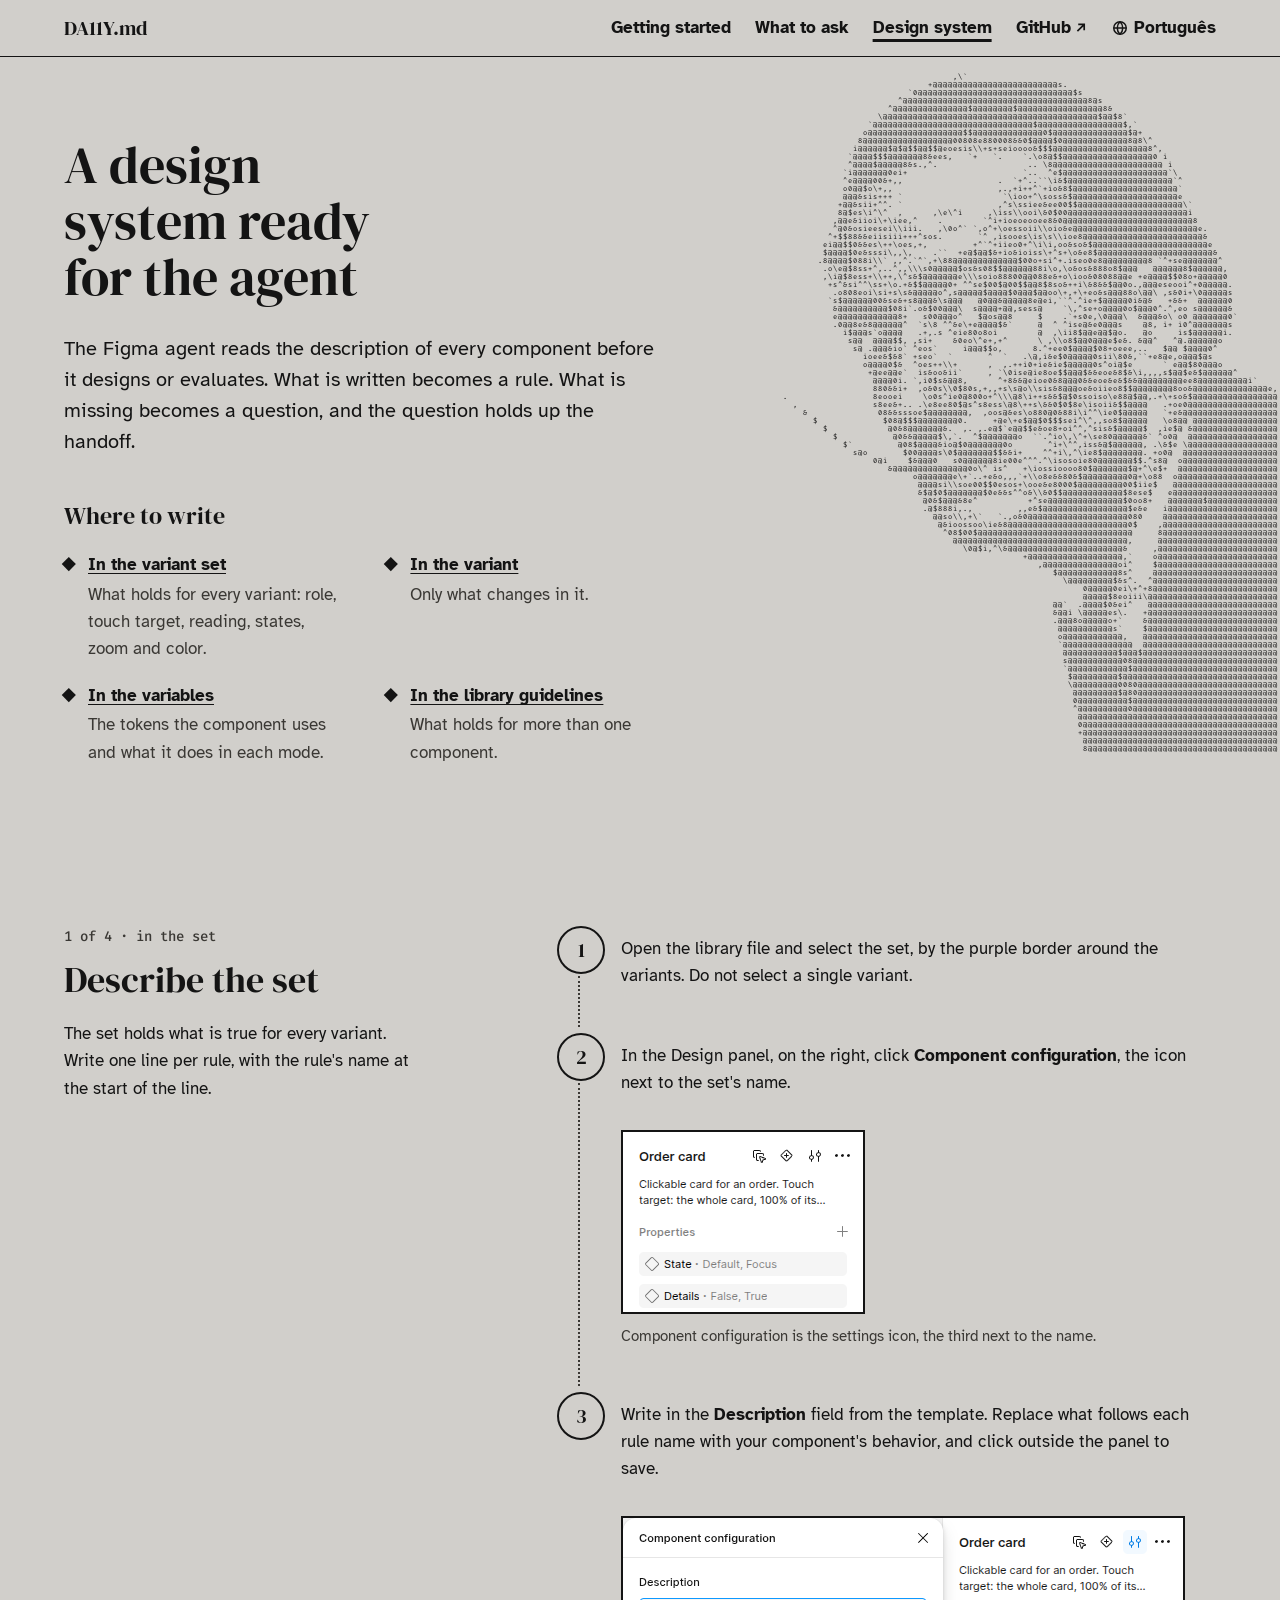
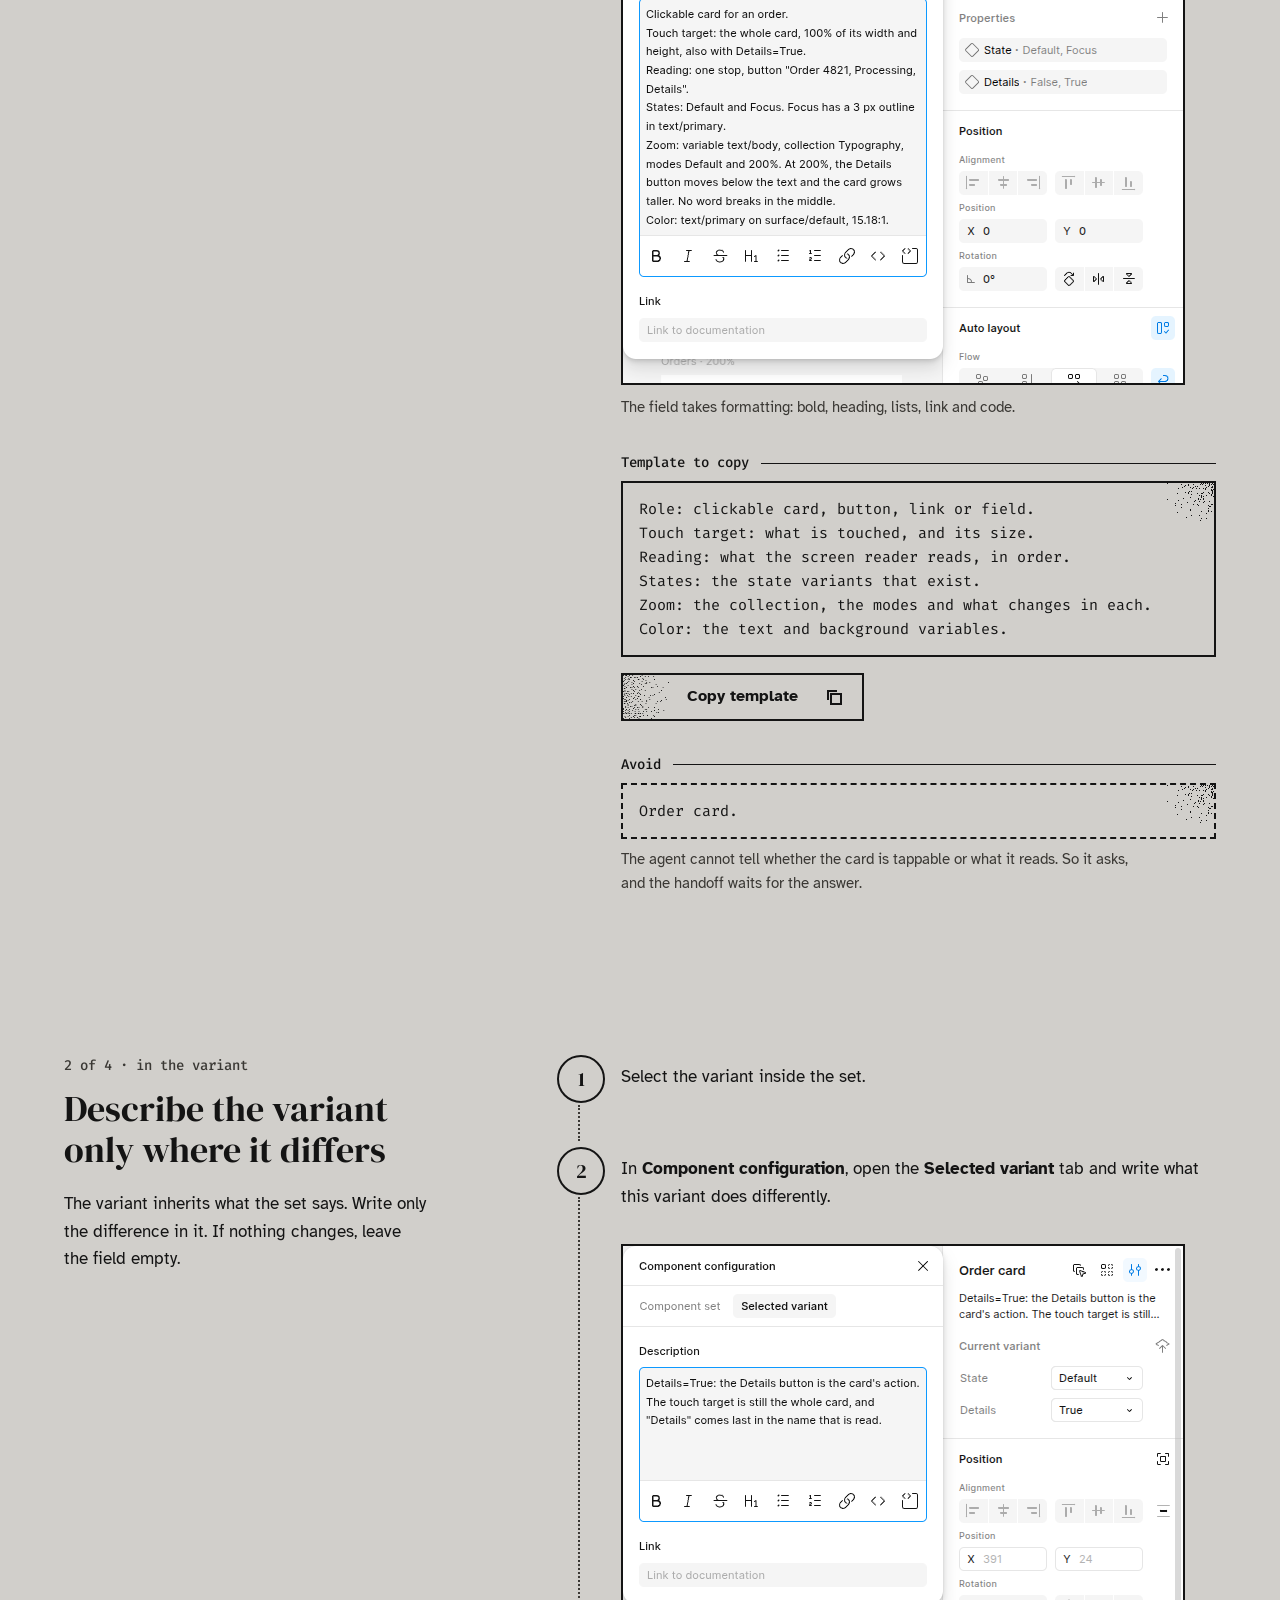
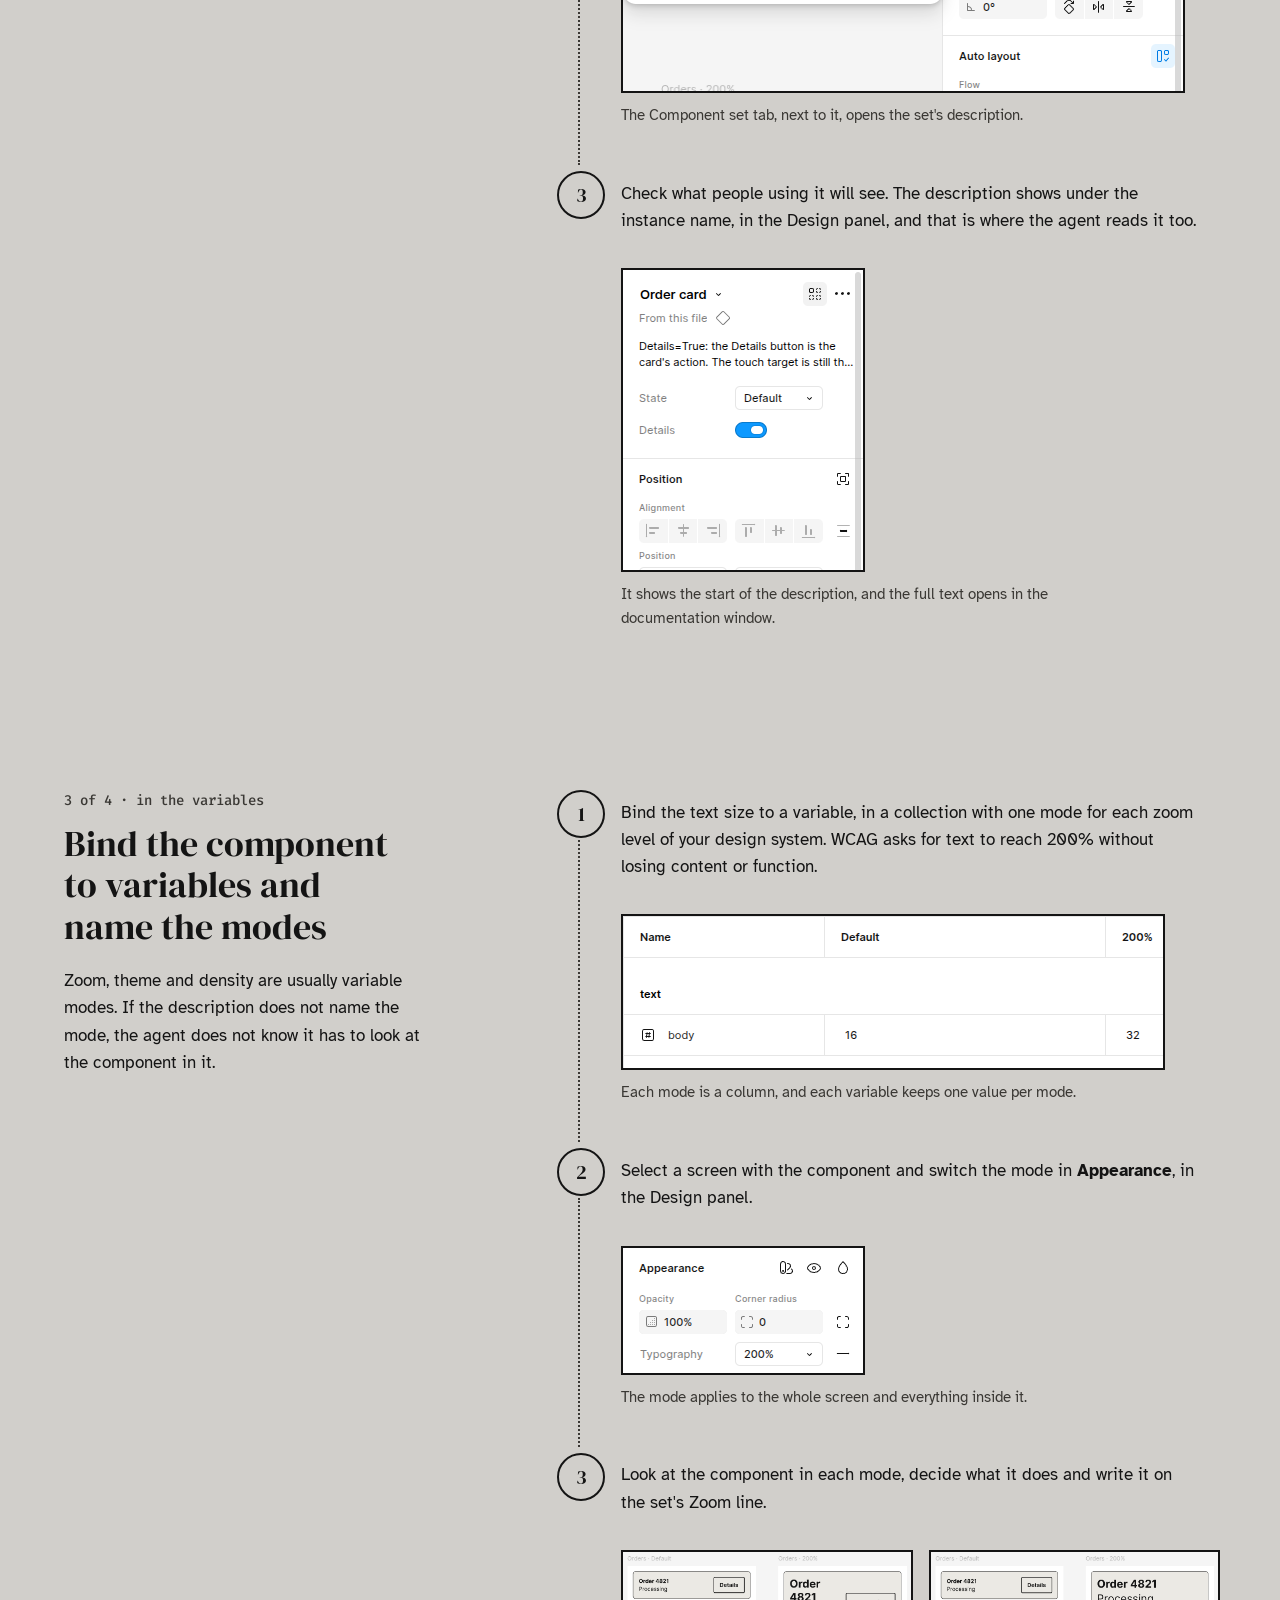
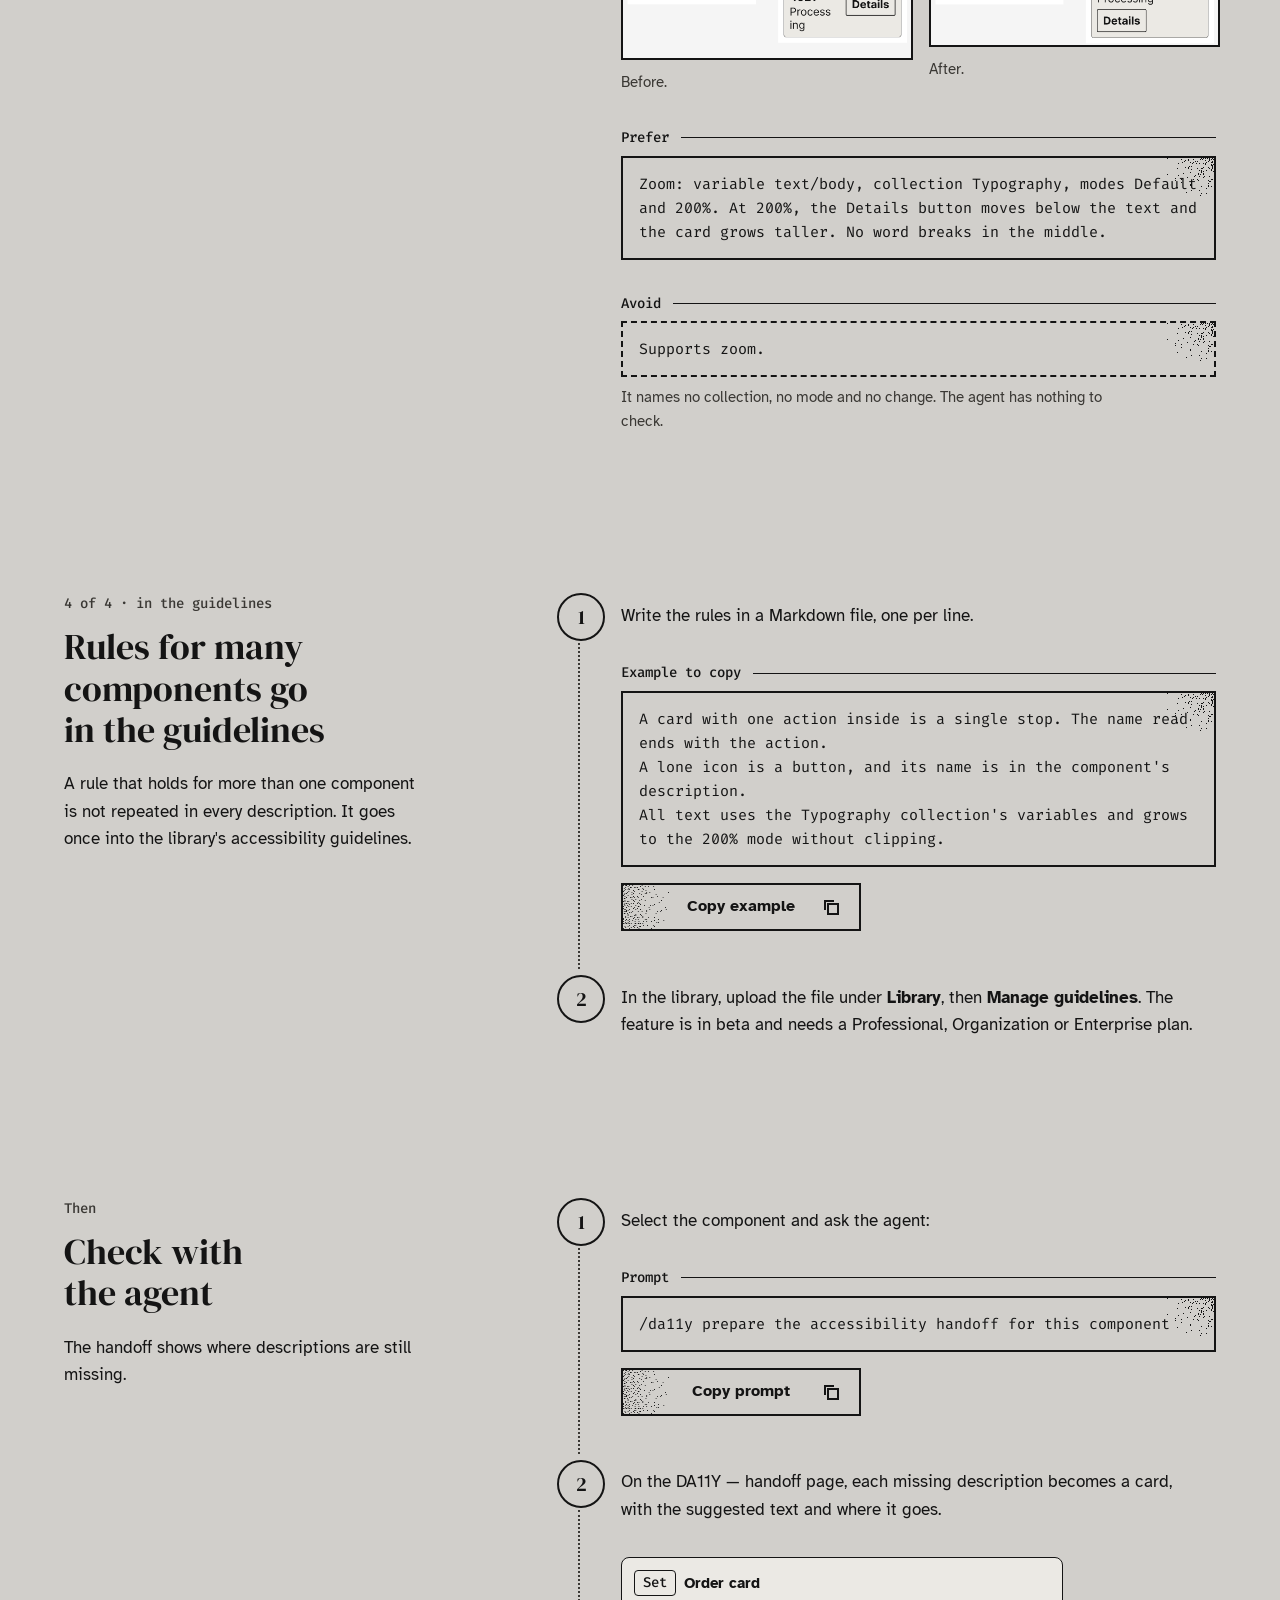
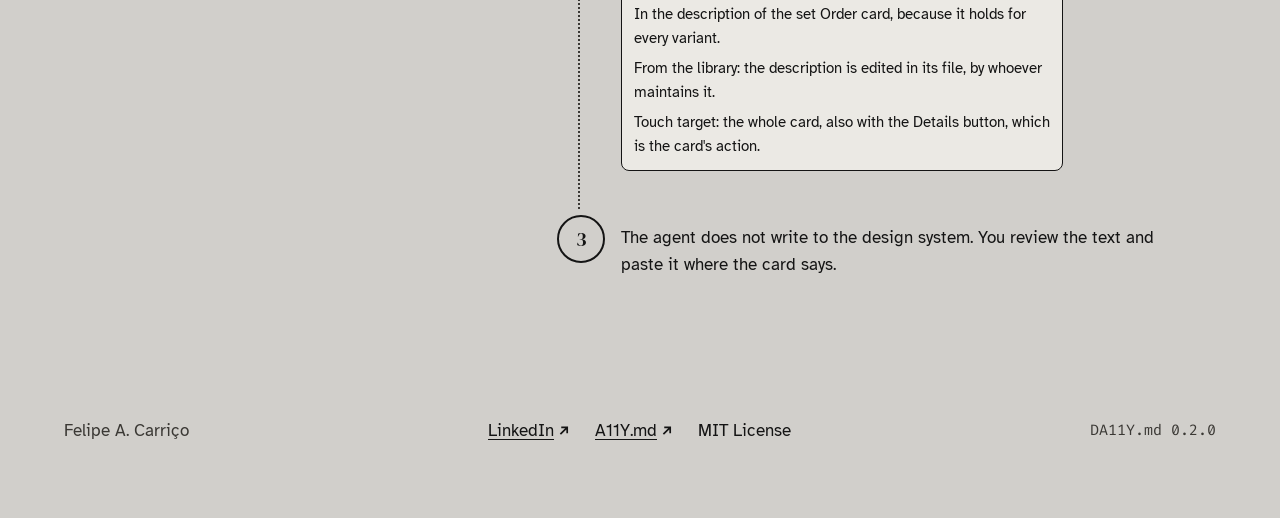
==== commit 5d70f47c: "feat: the language button moves into the menu, and the pause button stays only on the hero The langu" ====
--- a/pagina/design-system/index.html
+++ b/pagina/design-system/index.html
@@ -79,6 +79,20 @@
 .topbar__list a { display: inline-flex; align-items: center; min-height: 2.75rem; color: var(--ink); font-weight: 700; text-decoration: none; }
 .topbar__brand:hover, .topbar__list a:hover { text-decoration: underline; text-decoration-thickness: 2px; text-underline-offset: 0.2em; }
 .topbar__list a[aria-current="page"] { text-decoration: underline; text-decoration-thickness: 3px; text-underline-offset: 0.35em; }
+/* idioma: um botão no fim do menu, com o peso dos links e o globo, que diz o outro idioma (o mesmo da home) */
+.topbar__lang { display: inline-flex; align-items: center; gap: 0.4rem; min-height: 2.75rem; padding: 0; border: 0; background: none; color: var(--ink); font: 700 1.0625rem/1.2 var(--body); cursor: pointer; }
+.topbar__lang[hidden] { display: none; }
+.topbar__lang:hover .topbar__lang-label { text-decoration: underline; text-decoration-thickness: 2px; text-underline-offset: 0.2em; }
+.topbar__lang-icon { width: 1rem; height: 1rem; fill: none; stroke: currentColor; stroke-width: 1.5; flex: none; }
+@media (max-width: 40em) {
+  .topbar__brand { display: none; }
+  .topbar__list { width: 100%; justify-content: space-between; gap: 0 1rem; }
+}
+/* celular estreito: o globo sai e os itens se aproximam, para o menu caber em duas linhas */
+@media (max-width: 24em) {
+  .topbar__list { gap: 0 0.75rem; }
+  .topbar__lang-icon { display: none; }
+}
 
 /* abertura: o retrato do Dalí em ASCII entra pela direita, espelhado; o texto nunca fica sobre ele */
 :root { --art-w: min(88vw, 26rem); }
@@ -87,13 +101,6 @@
 .art { position: relative; width: var(--art-w); aspect-ratio: 323 / 400; margin: 0 calc(-1 * max(1rem, env(safe-area-inset-right, 0px))) 0 auto; }
 .art__poster, .art canvas { position: absolute; inset: 0; width: 100%; height: 100%; display: block; }
 .art.is-drawn .art__poster { visibility: hidden; }
-.hero__controls { position: absolute; top: 1rem; right: 1rem; left: 1rem; z-index: 3; display: flex; flex-wrap: wrap; justify-content: flex-end; gap: 0.5rem; pointer-events: none; }
-.hero__ctrl { pointer-events: auto; display: inline-flex; align-items: center; gap: 0.5rem; min-width: 3rem; min-height: 3rem; padding: 0.5rem 1rem; border: 2px solid var(--ink); border-radius: 0; background: var(--paper); color: var(--ink); font: 700 1rem/1.2 var(--body); cursor: pointer; }
-.hero__ctrl[hidden] { display: none; }
-.hero__ctrl:focus-visible { outline: 3px solid var(--ink); outline-offset: 2px; box-shadow: 0 0 0 8px var(--paper); }
-.hero__ctrl-icon { width: 1rem; height: 1rem; fill: currentColor; flex: none; }
-.hero__lang .hero__ctrl-icon { fill: none; stroke: currentColor; stroke-width: 1.5; }
-.hero__motion[data-state="running"] .icon-play, .hero__motion[data-state="paused"] .icon-pause { display: none; }
 .lead__text { display: grid; gap: 1.75rem; }
 /* o índice dos quatro lugares fica na coluna do texto, ao lado do retrato e nunca sobre ele */
 .index { margin-top: 1rem; }
@@ -199,8 +206,6 @@
 @media (max-width: 30em) {
   .lead h1 { font-size: 2.5rem; }
   .tut h2 { font-size: 1.875rem; }
-  .hero__ctrl { padding-inline: 0.75rem; font-size: 0.875rem; }
-  .hero__lang .hero__ctrl-icon { display: none; }
   .btn { min-width: 0; width: 100%; }
 }
 @media (prefers-reduced-motion: reduce) { .btn__tex { transition: none; } }
@@ -223,28 +228,20 @@
       <li><a href="../#pedidos" data-i18n="nav-ask">O que pedir</a></li>
       <li><a href="./" aria-current="page" data-i18n="nav-ds">Design system</a></li>
       <li><a href="https://github.com/fecarrico/DA11Y.md" target="_blank" rel="noopener">GitHub<span class="sr-only" data-i18n="newtab"> (abre em nova aba)</span><svg class="ext" viewBox="0 0 16 16" aria-hidden="true" focusable="false"><path d="M5 3h8v8h-2V6.4l-6.3 6.3-1.4-1.4L9.6 5H5z"/></svg></a></li>
+      <!-- o botão diz o outro idioma, escrito nele mesmo e com o lang dele (script de idioma) -->
+      <li><button type="button" class="topbar__lang" lang="en" hidden><svg class="topbar__lang-icon" viewBox="0 0 16 16" aria-hidden="true" focusable="false"><circle cx="8" cy="8" r="6.25"/><path d="M1.75 8h12.5M8 1.75c-1.9 1.7-2.75 3.7-2.75 6.25S6.1 12.55 8 14.25M8 1.75c1.9 1.7 2.75 3.7 2.75 6.25S9.9 12.55 8 14.25"/></svg><span class="topbar__lang-label">English</span></button></li>
     </ul>
+    <span class="sr-only" role="status" data-lang-status></span>
   </div>
 </nav>
 
 <main class="page" id="conteudo" tabindex="-1">
   <div class="lead-band">
-    <!-- o retrato é decorativo (confirmado pelo Felipe em 23/10): imagem parada com alt vazio, canvas fora da árvore -->
+    <!-- o retrato é decorativo (confirmado pelo Felipe em 23/10): imagem parada com alt vazio, canvas fora da árvore.
+         O bigode balança 4,5 s ao abrir e para: sem botão de pausa, que fica só no hero da home -->
     <div class="art" data-dali="img/dali-fonte.png">
       <img class="art__poster" src="img/dali-ascii.png" width="1200" height="1486" alt="">
       <canvas aria-hidden="true"></canvas>
-      <div class="hero__controls">
-        <!-- o botão diz o outro idioma, escrito nele mesmo e com o lang dele (script de idioma) -->
-        <button type="button" class="hero__ctrl hero__lang" lang="en" hidden>
-          <svg class="hero__ctrl-icon" viewBox="0 0 16 16" aria-hidden="true" focusable="false"><circle cx="8" cy="8" r="6.25"/><path d="M1.75 8h12.5M8 1.75c-1.9 1.7-2.75 3.7-2.75 6.25S6.1 12.55 8 14.25M8 1.75c1.9 1.7 2.75 3.7 2.75 6.25S9.9 12.55 8 14.25"/></svg>
-          <span class="hero__lang-label">English</span>
-        </button>
-        <button type="button" class="hero__ctrl hero__motion" data-state="running" hidden>
-          <svg class="hero__ctrl-icon" viewBox="0 0 16 16" aria-hidden="true" focusable="false"><path class="icon-pause" d="M4 3h3v10H4zM9 3h3v10H9z"/><path class="icon-play" d="M4 2.5v11l9-5.5z"/></svg>
-          <span class="hero__motion-label">Pausar animação</span>
-        </button>
-        <span class="sr-only" role="status" data-lang-status></span>
-      </div>
     </div>
     <div class="wrap lead"><div class="lead__text"><h1 data-i18n="ds-h1">Design system pronto para o agente</h1><p class="lede" data-i18n="ds-lede">O agente do Figma lê a descrição de cada componente antes de desenhar ou avaliar. O que está escrito vira regra. O que falta vira pergunta, e a pergunta segura o handoff.</p>
       <div class="index"><h2 class="index__title" data-i18n="ds-index">Onde escrever</h2><ul class="topics"><li><span class="topics__name"><a href="#conjunto" data-i18n="topic0-name">No conjunto de variantes</a></span><span class="topics__text" data-i18n="topic0-text">O que vale para todas as variantes: papel, área de toque, leitura, estados, zoom e cor.</span></li><li><span class="topics__name"><a href="#variante" data-i18n="topic1-name">Na variante</a></span><span class="topics__text" data-i18n="topic1-text">Só o que muda nela.</span></li><li><span class="topics__name"><a href="#variaveis" data-i18n="topic2-name">Nas variáveis</a></span><span class="topics__text" data-i18n="topic2-text">Os tokens que o componente usa e o que ele faz em cada modo.</span></li><li><span class="topics__name"><a href="#guidelines" data-i18n="topic3-name">Nas guidelines da biblioteca</a></span><span class="topics__text" data-i18n="topic3-text">O que vale para mais de um componente.</span></li></ul></div></div></div>
@@ -507,8 +504,8 @@
     });
     var current = root.dataset.lang === 'en' ? 'en' : 'pt';
     window.dallyText = function (key) { return TEXT[current][key]; };
-    var button = document.querySelector('.hero__lang');
-    var label = button && button.querySelector('.hero__lang-label');
+    var button = document.querySelector('.topbar__lang');
+    var label = button && button.querySelector('.topbar__lang-label');
     var status = document.querySelector('[data-lang-status]');
     function apply(lang) {
       current = lang;
@@ -678,6 +675,17 @@
     });
   });
 </script>
+<script>
+  // a barra de seções muda de altura com a largura, o zoom e o espaçamento de texto: a folga de rolagem
+  // segue a altura real dela, para o foco nunca ficar embaixo da barra (SC 2.4.11 e, no Shield, 2.4.12)
+  (function () {
+    var bar = document.querySelector('.topbar');
+    if (!bar || !window.ResizeObserver) return;
+    new ResizeObserver(function () {
+      document.documentElement.style.scrollPaddingTop = Math.ceil(bar.getBoundingClientRect().height + 16) + 'px';
+    }).observe(bar);
+  })();
+</script>
 <script src="dali-ascii.js"></script>
 </body>
 </html>
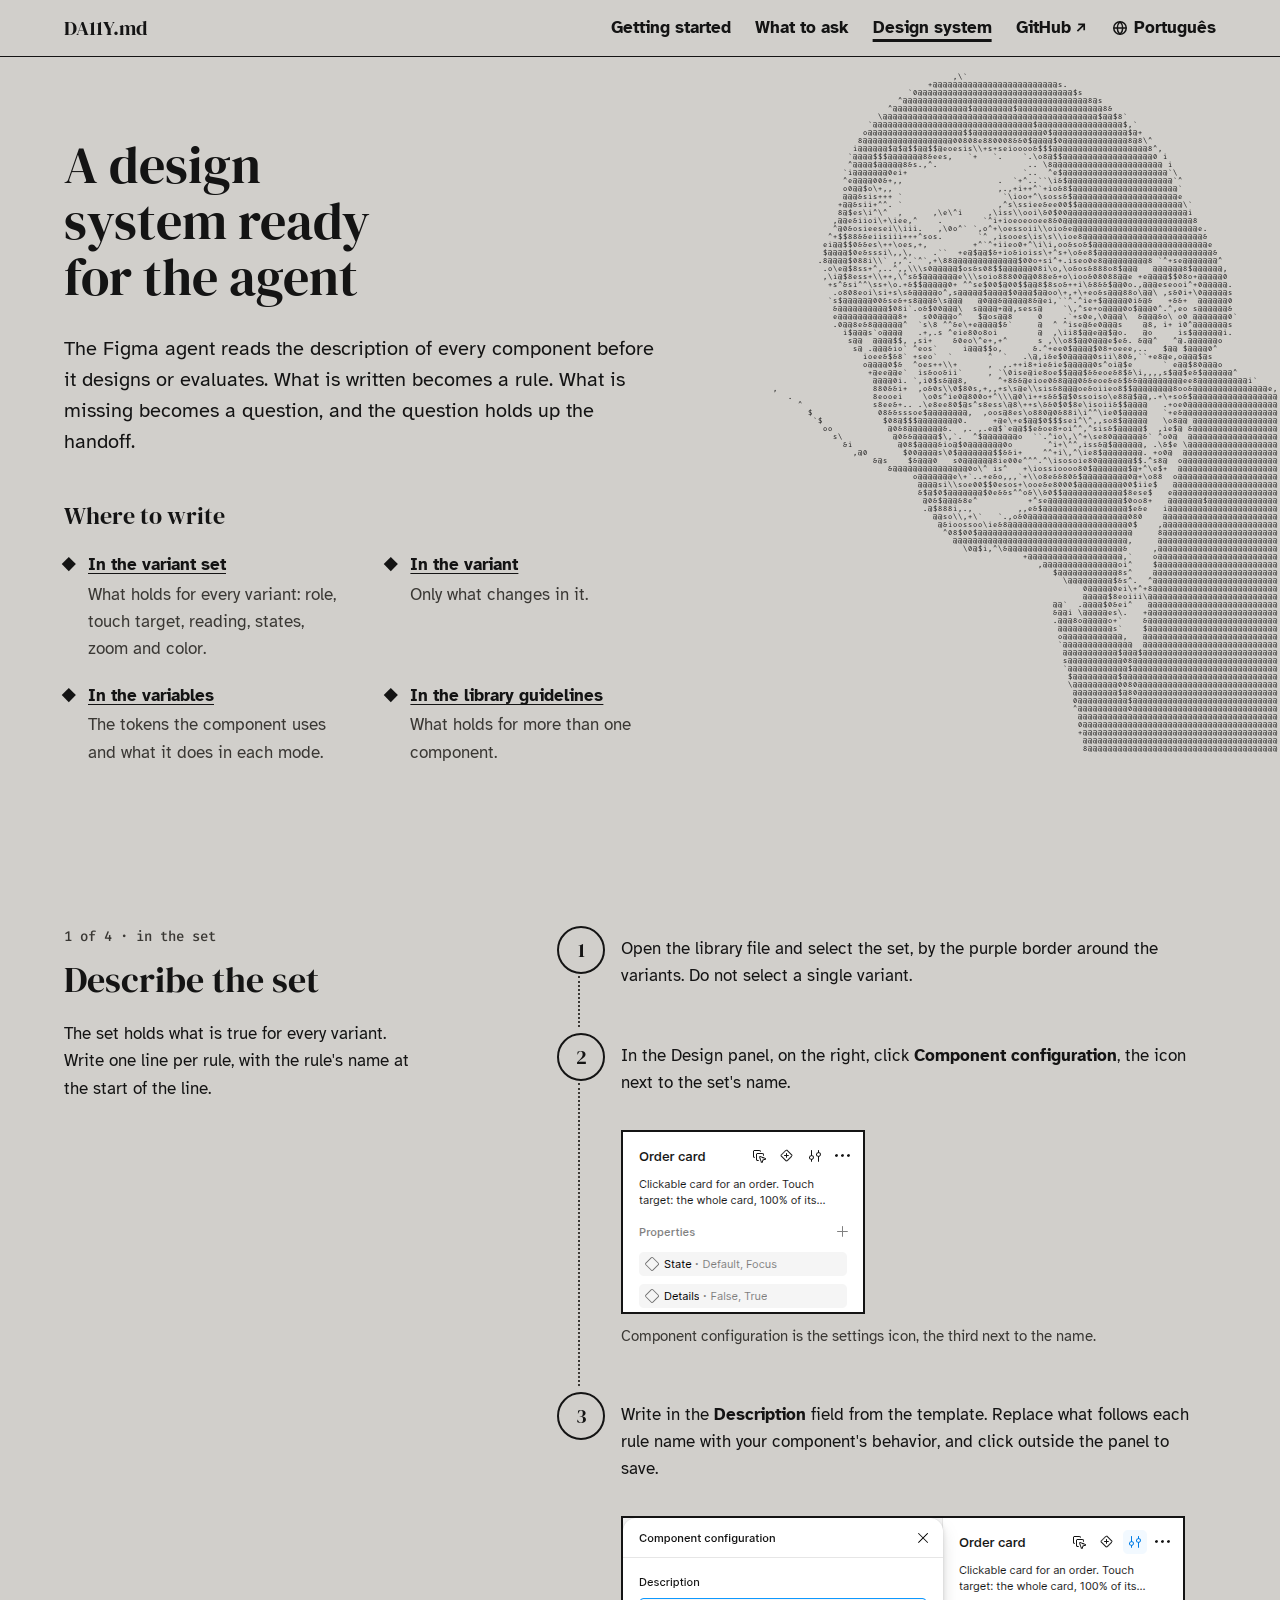
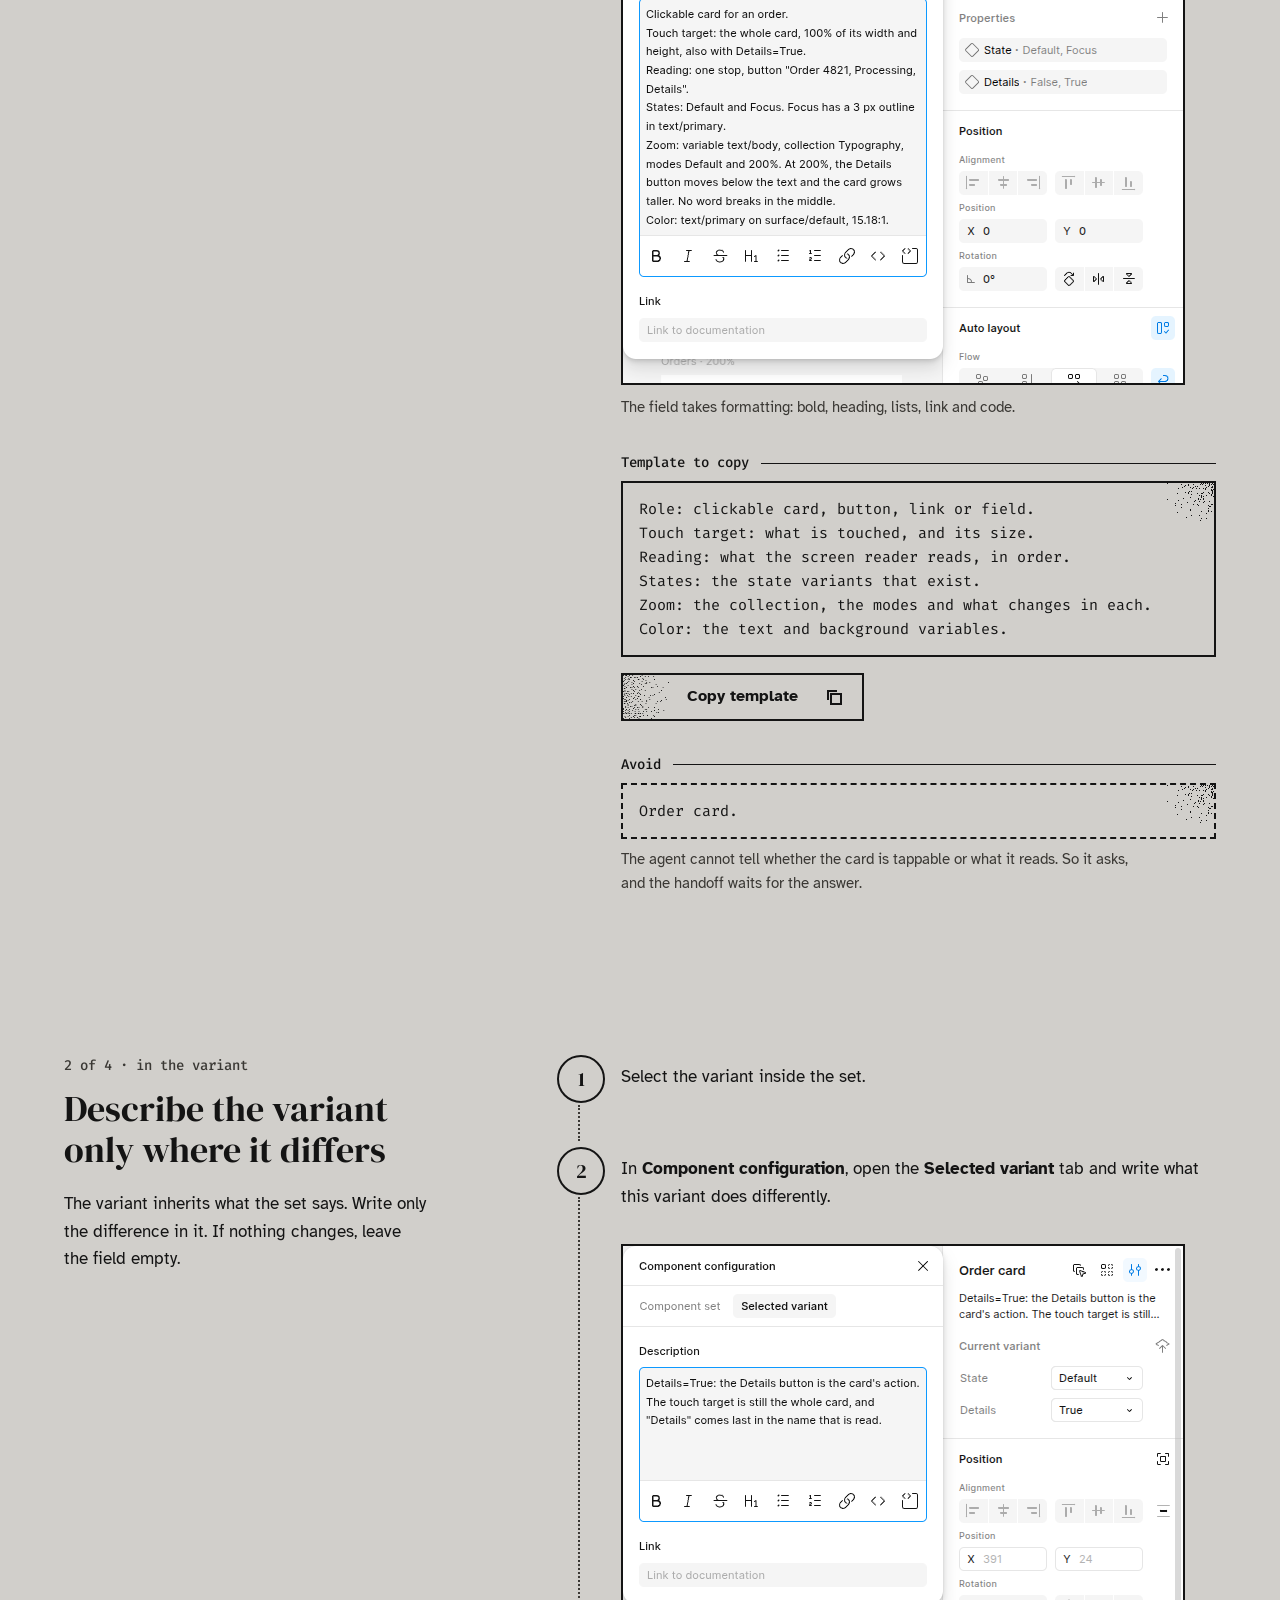
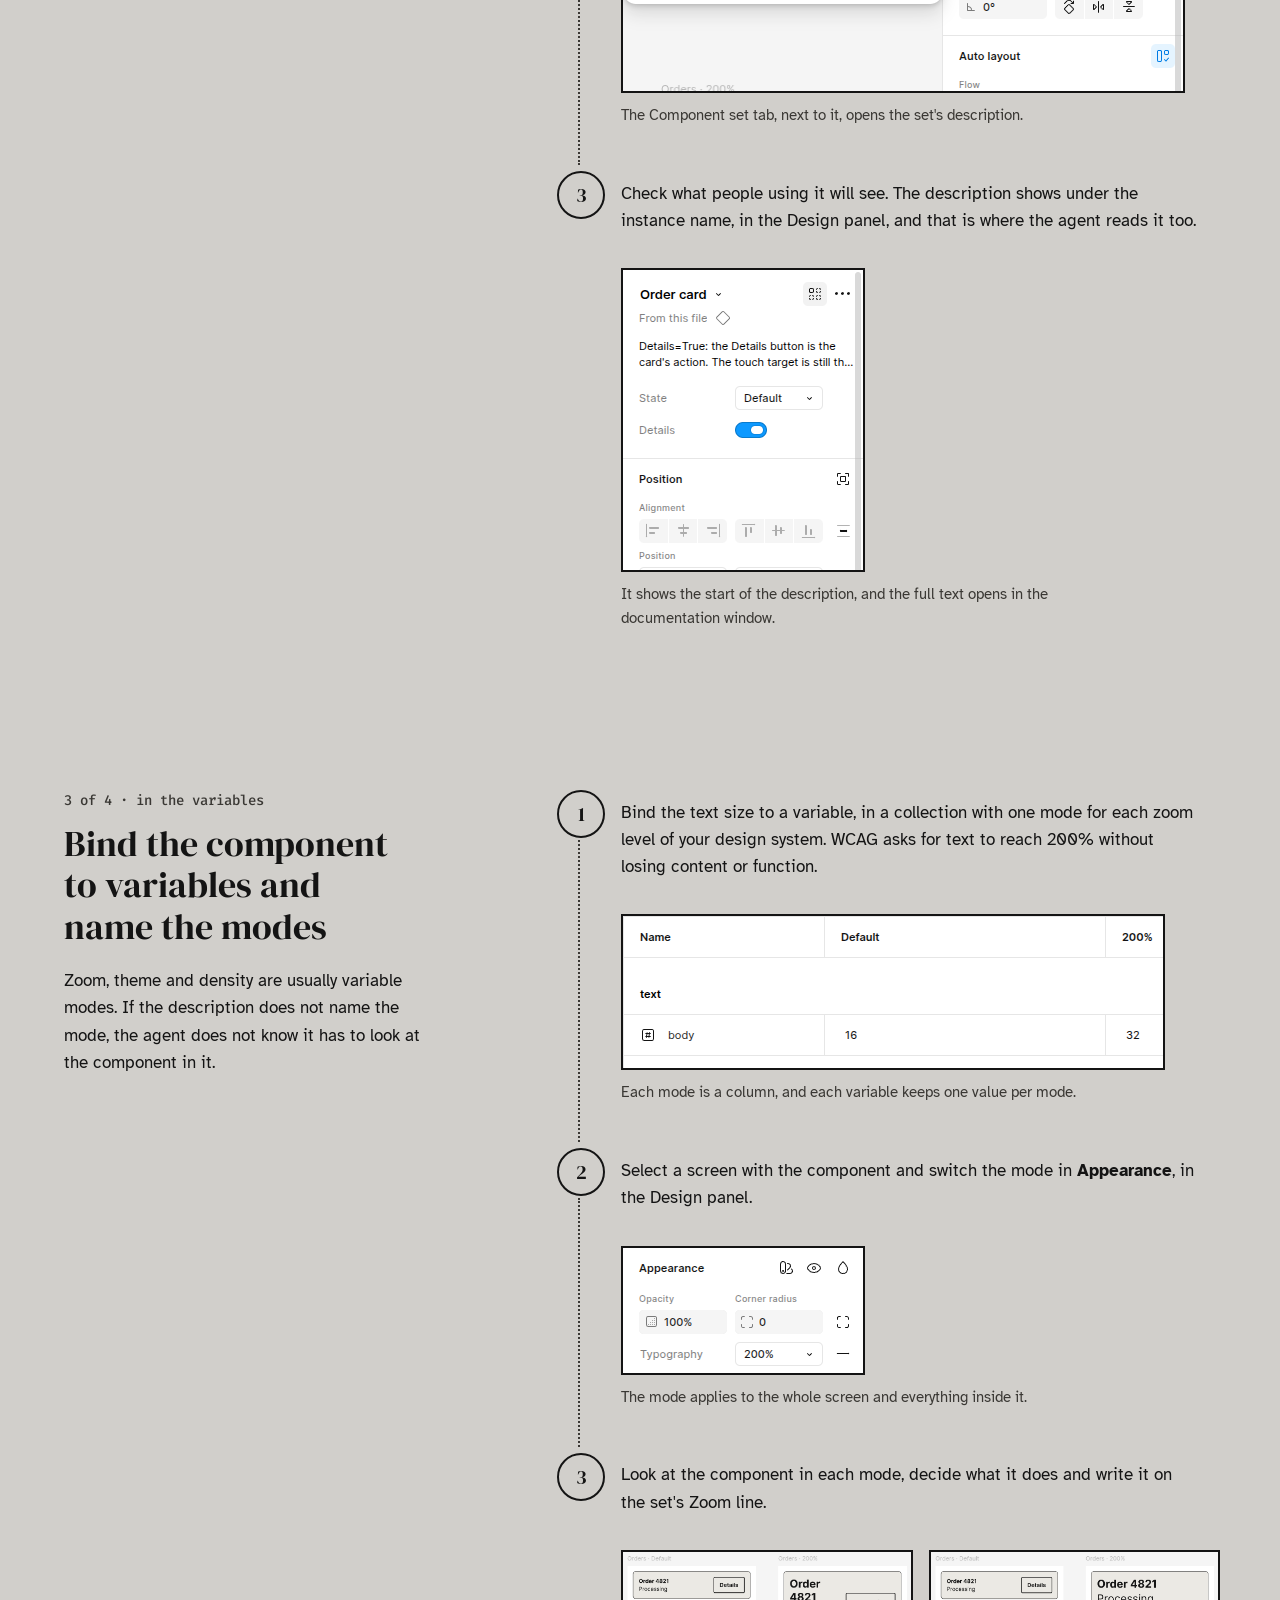
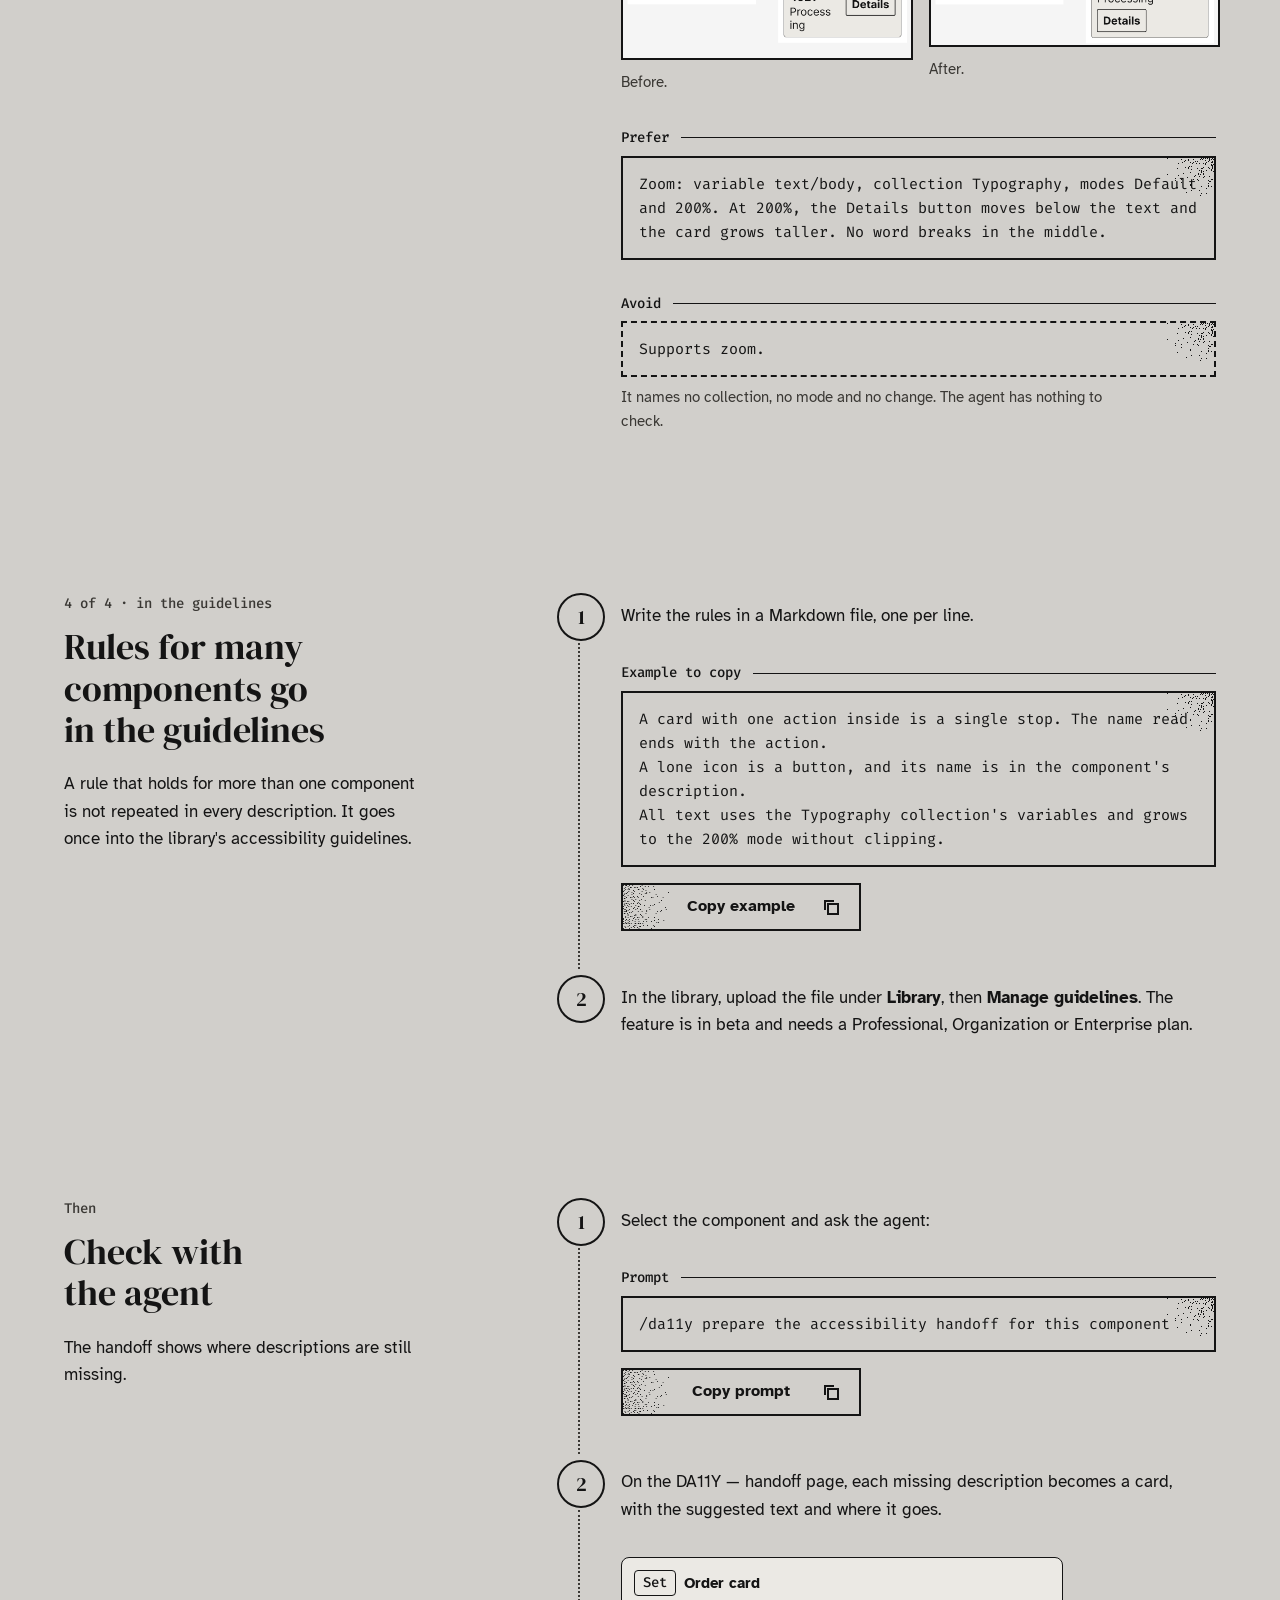
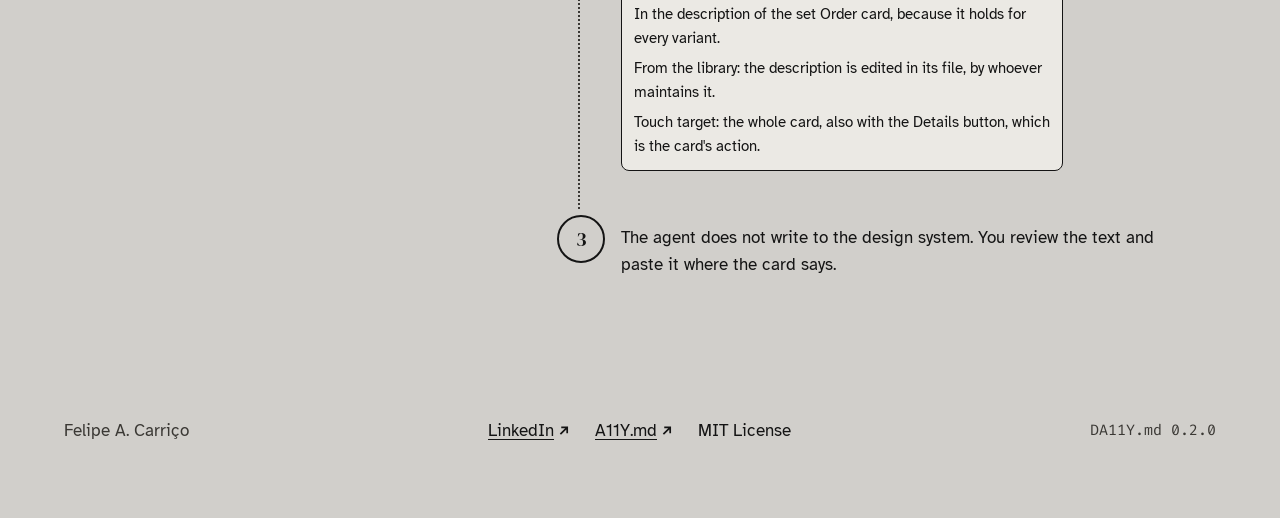
==== commit 8fbc4bbe: "content: links about A11Y.md lead to its site, not to its repository On the home (opening text, the " ====
--- a/pagina/design-system/index.html
+++ b/pagina/design-system/index.html
@@ -358,7 +358,7 @@
     <p>Felipe A. Carriço</p>
     <ul class="footer__links">
       <li><a href="https://linkedin.com/in/fecarrico" target="_blank" rel="noopener">LinkedIn<span class="sr-only" data-i18n="newtab"> (abre em nova aba)</span><svg class="ext" viewBox="0 0 16 16" aria-hidden="true" focusable="false"><path d="M5 3h8v8h-2V6.4l-6.3 6.3-1.4-1.4L9.6 5H5z"/></svg></a></li>
-      <li><a href="https://github.com/fecarrico/A11Y.md" target="_blank" rel="noopener">A11Y.md<span class="sr-only" data-i18n="newtab"> (abre em nova aba)</span><svg class="ext" viewBox="0 0 16 16" aria-hidden="true" focusable="false"><path d="M5 3h8v8h-2V6.4l-6.3 6.3-1.4-1.4L9.6 5H5z"/></svg></a></li>
+      <li><a href="https://fecarrico.github.io/a11ymd/pt-BR/" data-i18n-attr="href:a11y-site" target="_blank" rel="noopener">A11Y.md<span class="sr-only" data-i18n="newtab"> (abre em nova aba)</span><svg class="ext" viewBox="0 0 16 16" aria-hidden="true" focusable="false"><path d="M5 3h8v8h-2V6.4l-6.3 6.3-1.4-1.4L9.6 5H5z"/></svg></a></li>
       <li data-i18n="license">Licença MIT</li>
     </ul>
     <p class="footer__version">DA11Y.md 0.2.0</p>
@@ -385,6 +385,7 @@
       "topic3-name": "In the library guidelines",
       "topic3-text": "What holds for more than one component.",
       "newtab": " (opens in a new tab)",
+      "a11y-site": "https://fecarrico.github.io/a11ymd/en/",
       "skip": "Skip to content",
       "nav-start": "Getting started",
       "nav-ask": "What to ask",
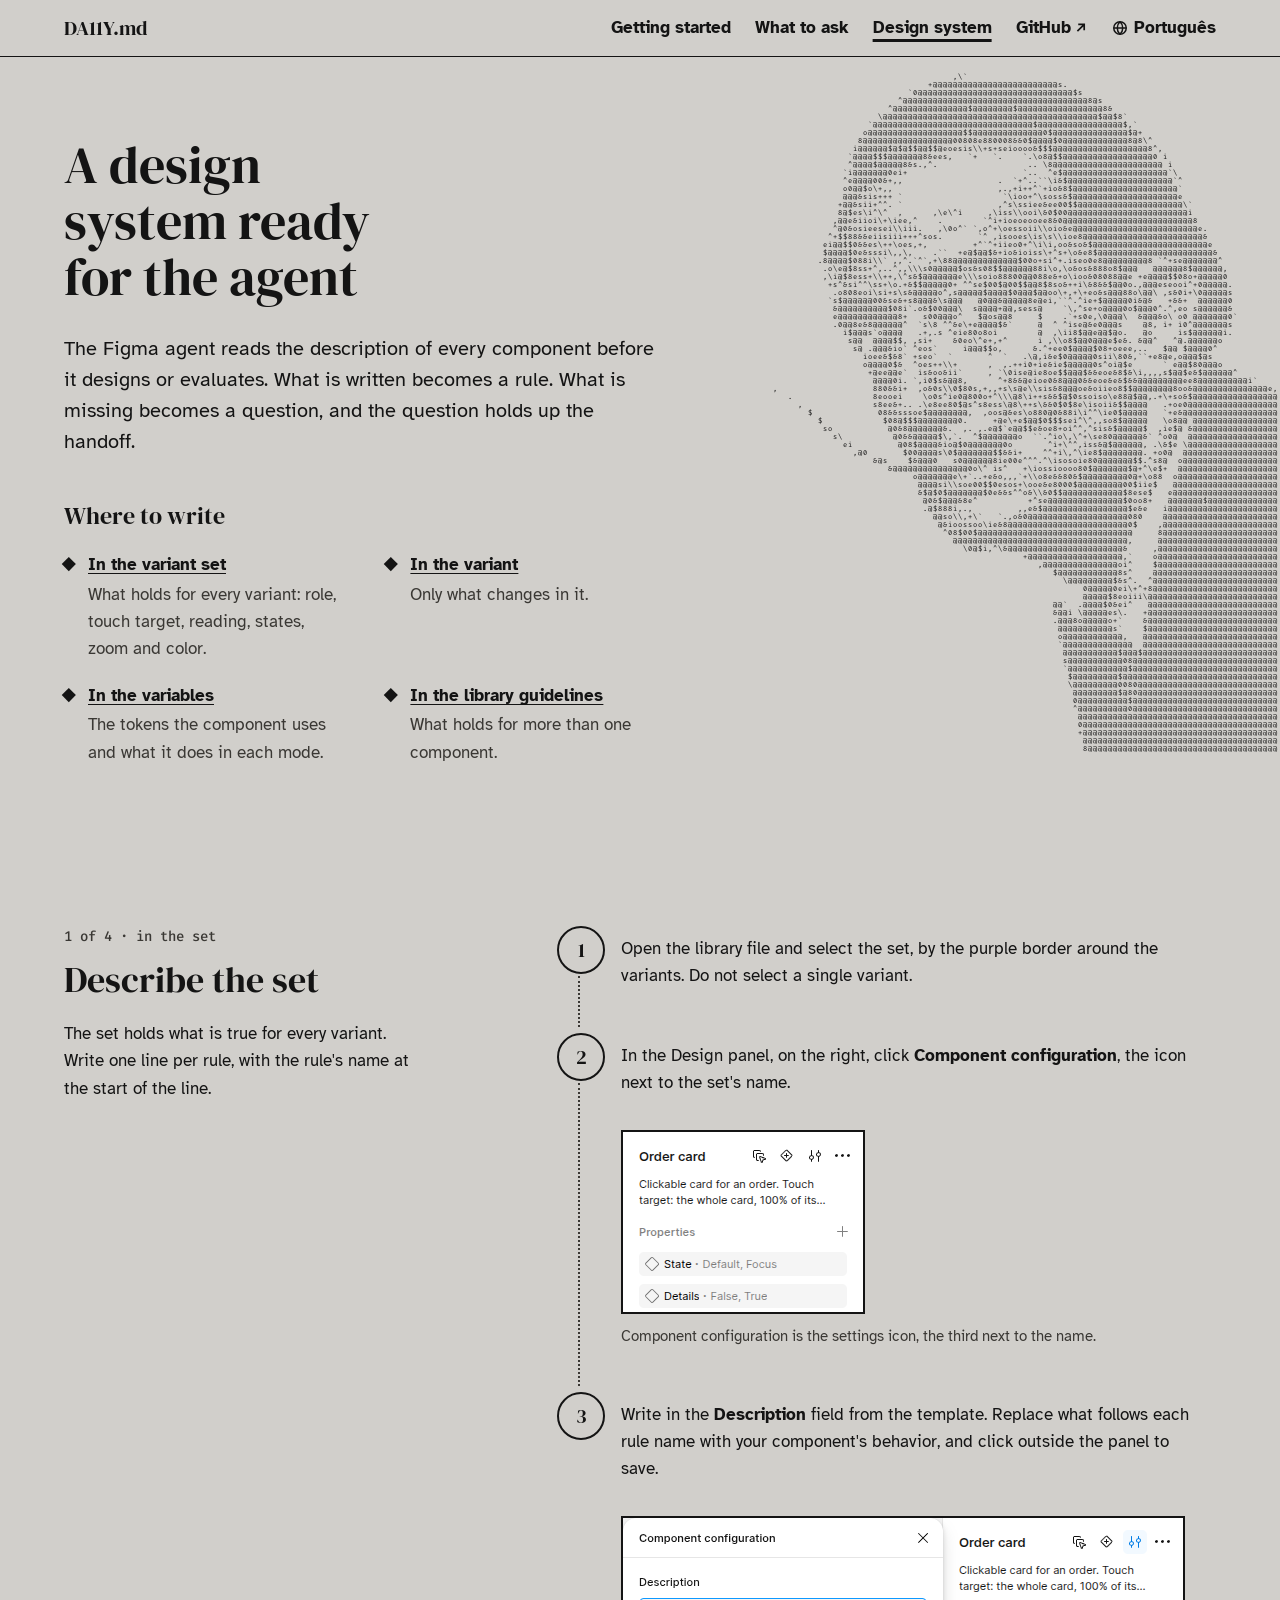
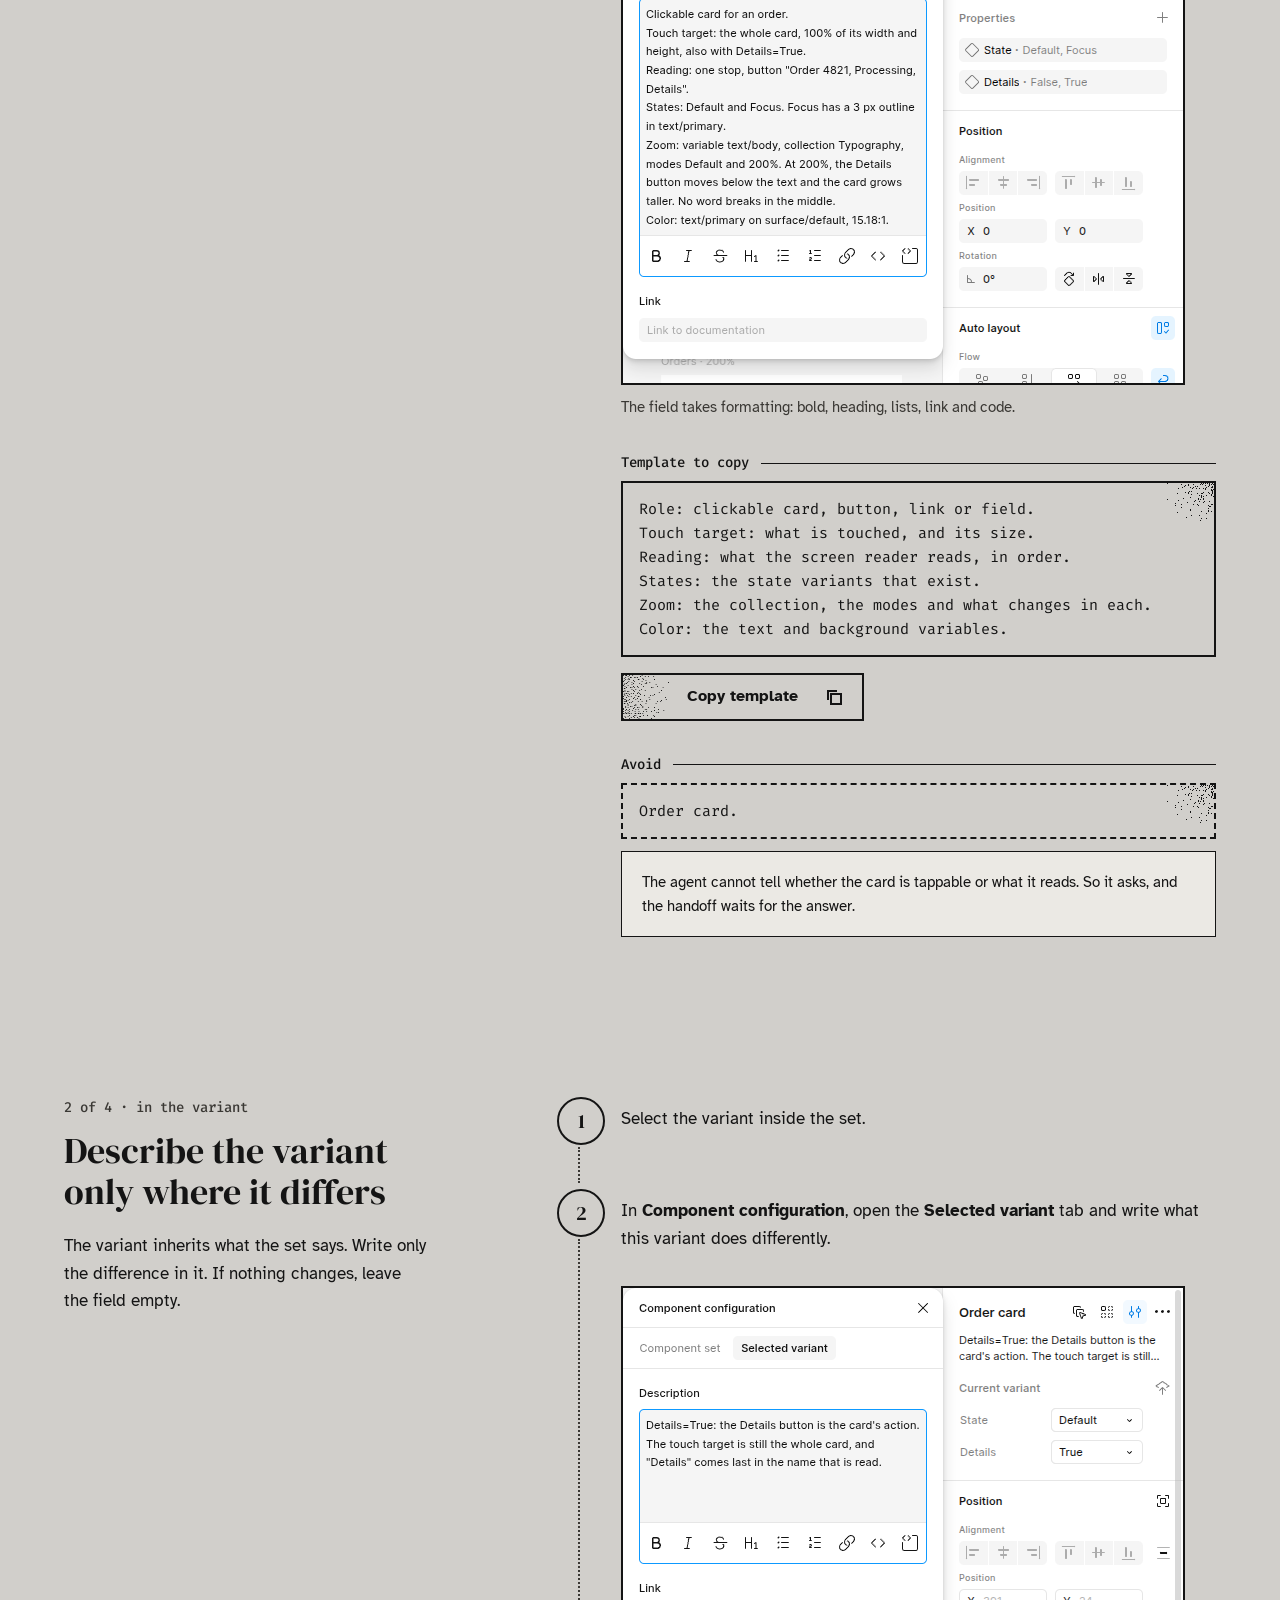
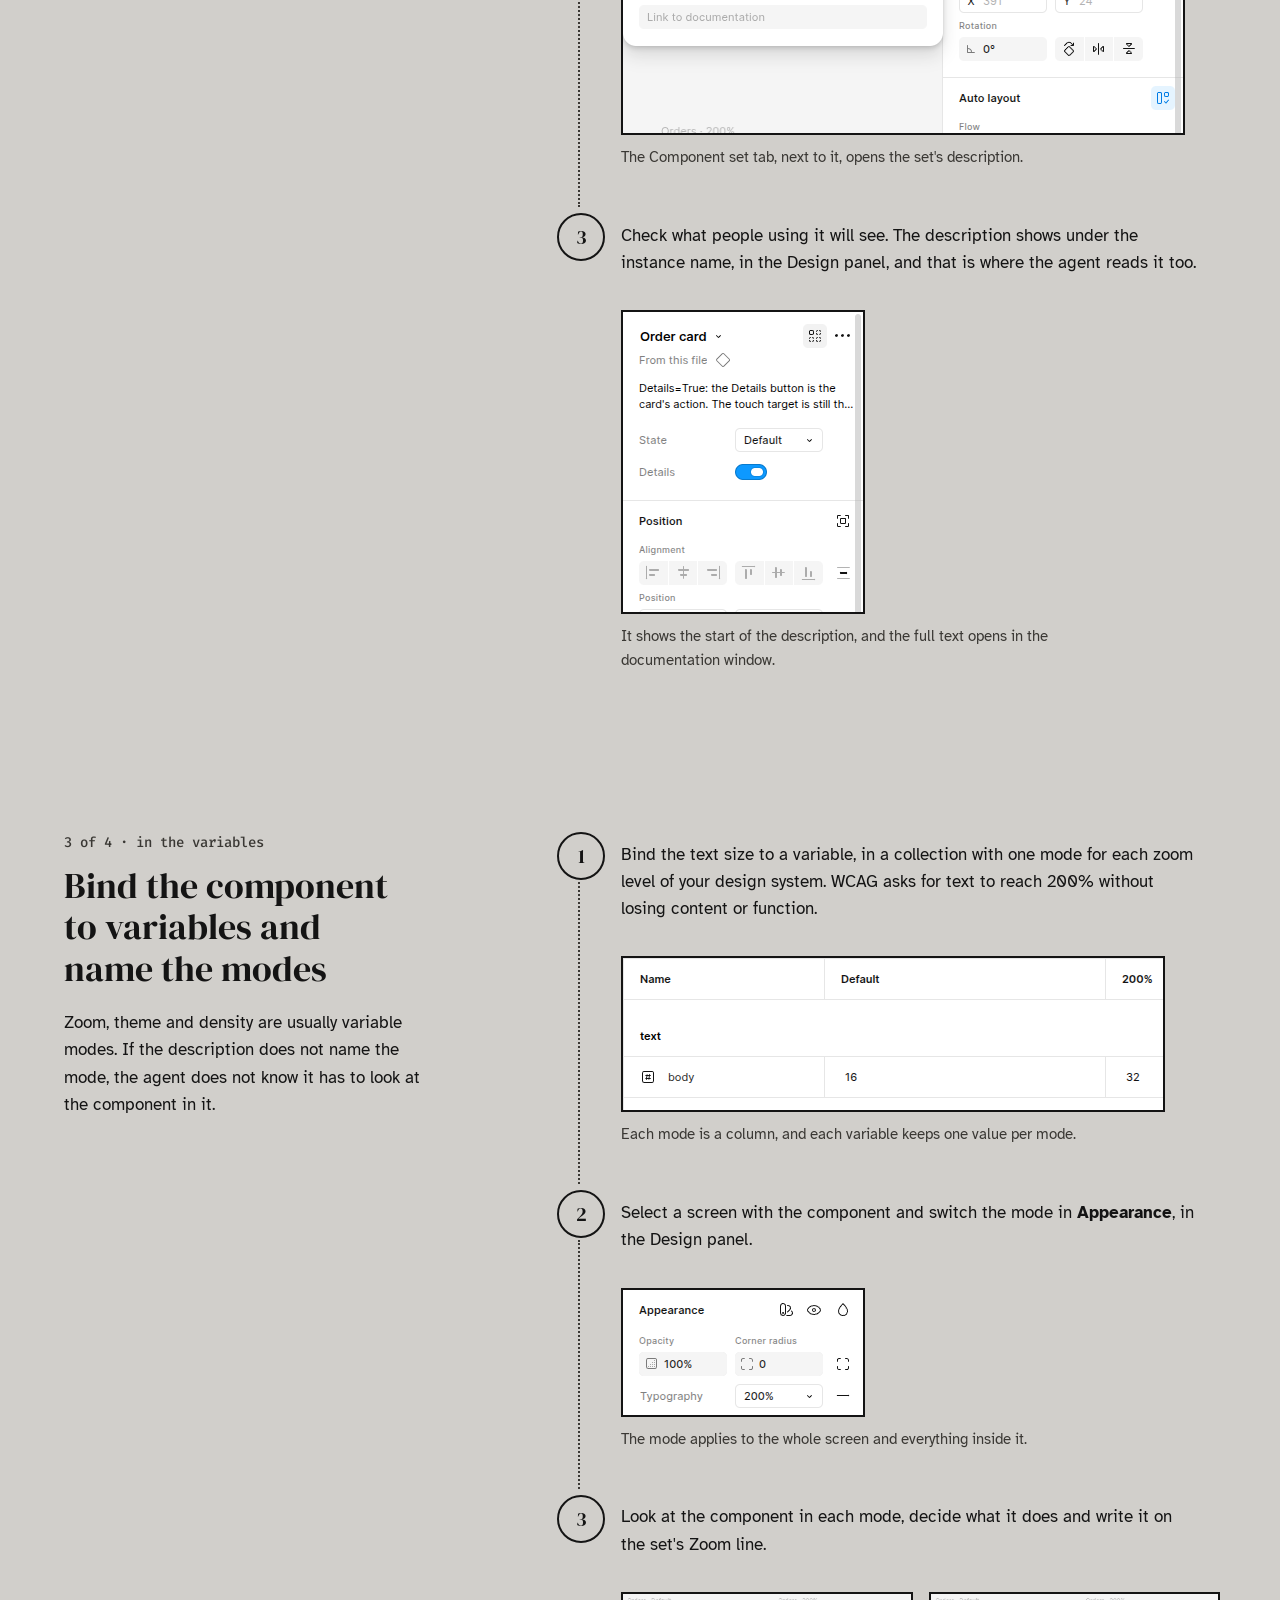
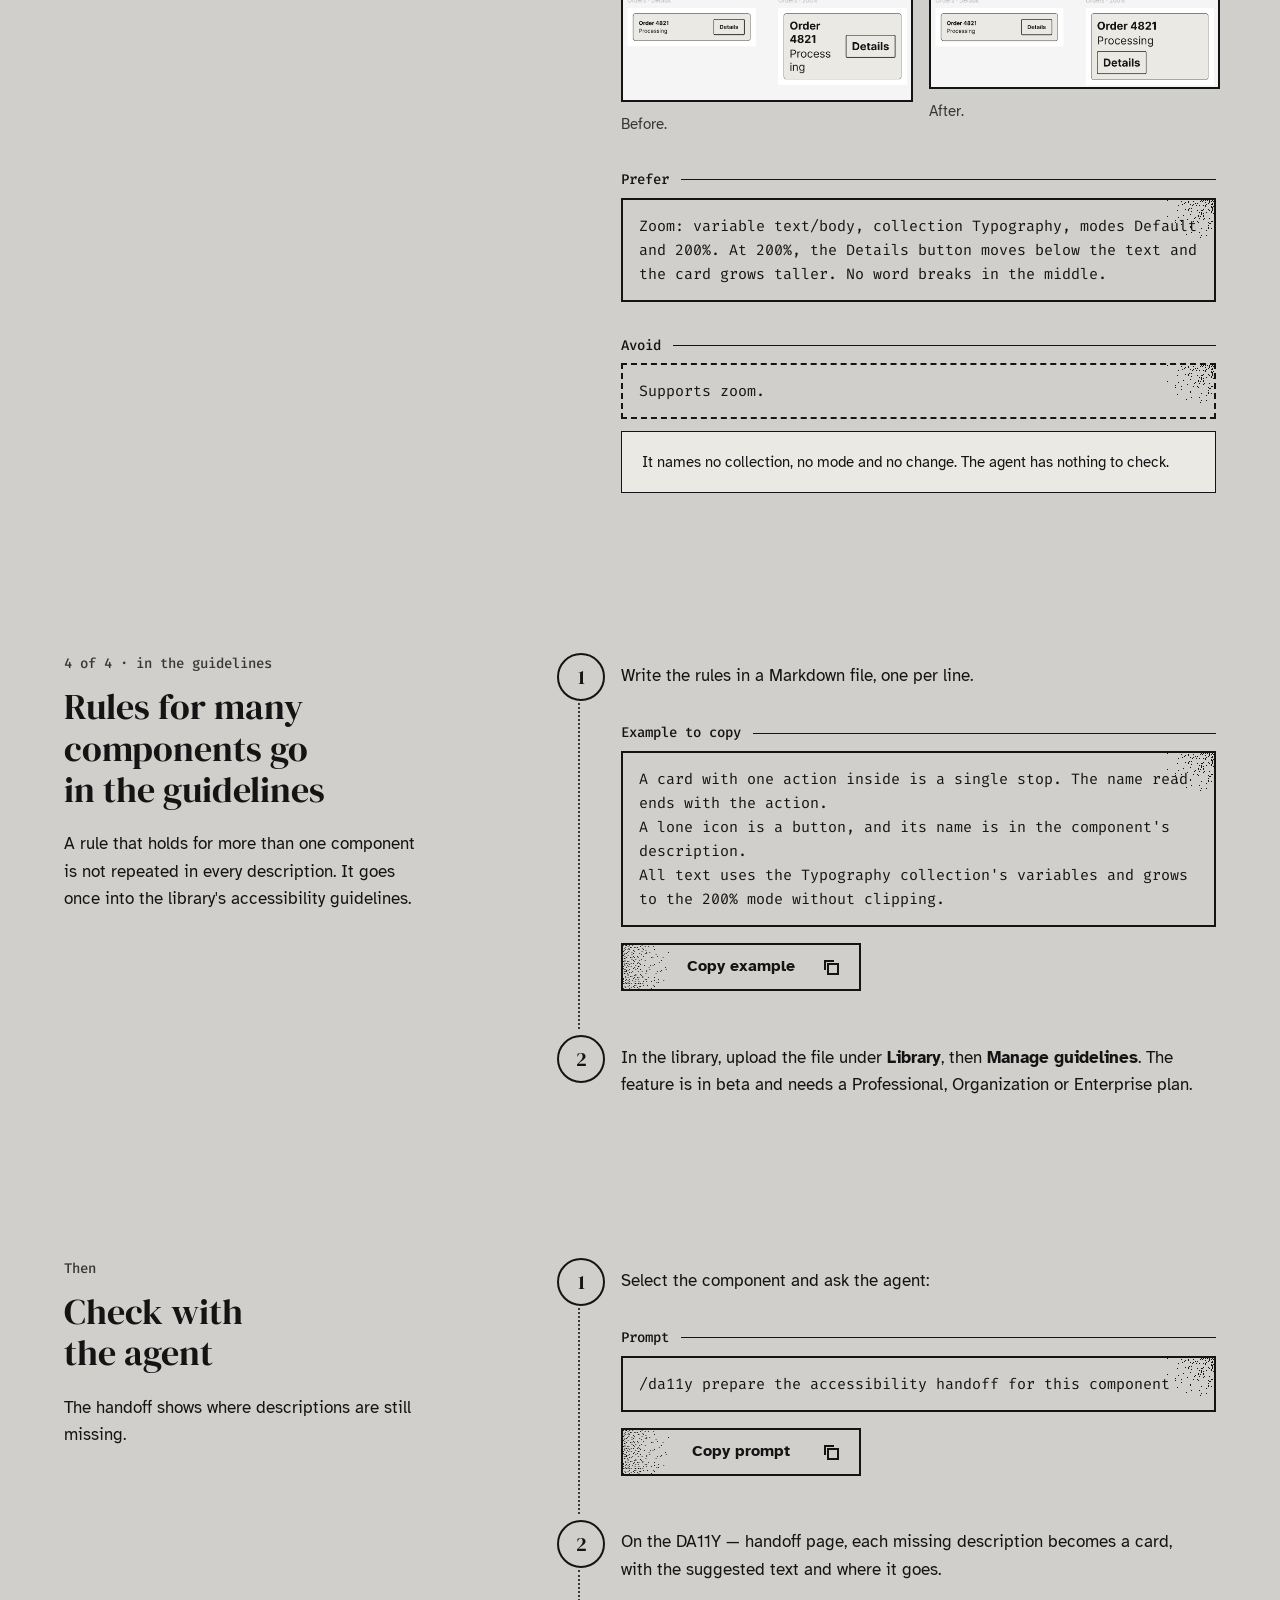
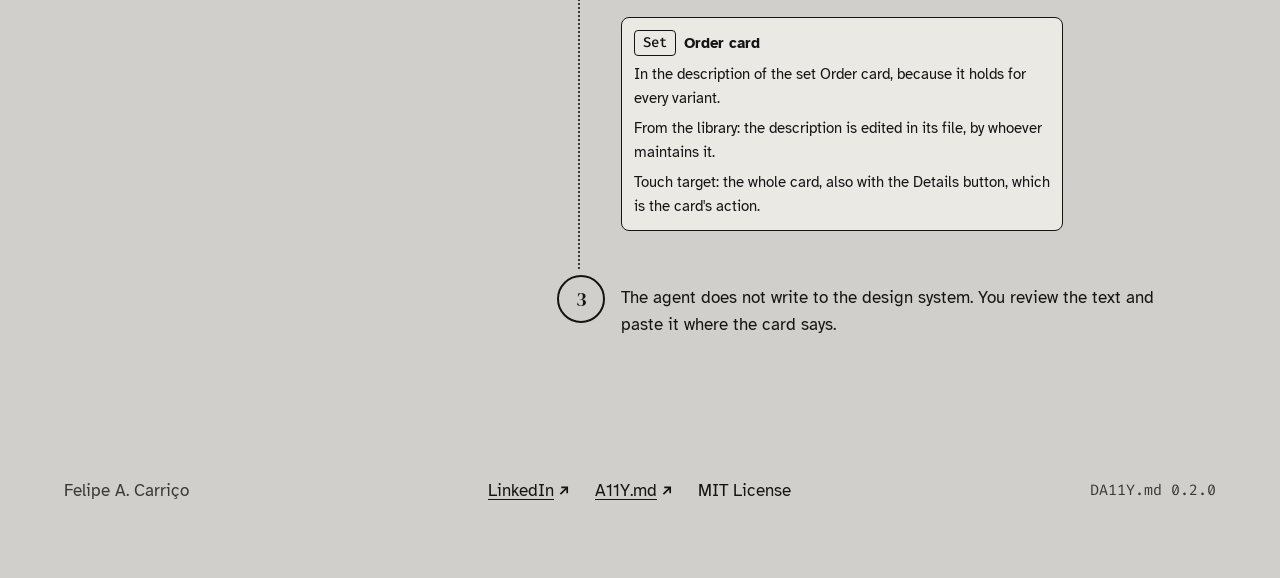
==== commit 2bd77bd9: "content: support texts stand out, and the annotations figure explains itself Support texts get their" ====
--- a/pagina/design-system/index.html
+++ b/pagina/design-system/index.html
@@ -147,7 +147,11 @@
 .copy__row { display: flex; flex-wrap: wrap; align-items: center; gap: 0.75rem 1rem; margin-top: 0.5rem; }
 .copy__status { min-height: 1.6em; font-size: 0.9375rem; }
 .copy--avoid pre { border-style: dashed; }
-.copy__note { font-size: 0.9375rem; color: var(--ink-2); }
+/* texto de apoio: o mesmo bloco da home, que destaca a nota do texto corrido sem crescer a letra
+   (tinta sobre papel claro: 15,18:1) */
+.note { display: grid; gap: 2em; max-width: 40rem; padding: 1.125rem 1.25rem; border: 1px solid var(--ink); background: var(--paper-2); color: var(--ink); font-size: 0.9375rem; line-height: 1.6; }
+.note p, p.note { margin: 0; }
+.copy--avoid .note { margin-top: 0.25rem; }
 
 /* botão do site: textura em pontilhado numa faixa à esquerda, nunca sob o texto */
 .btn { --tex-w: 56px; position: relative; display: inline-grid; grid-template-columns: var(--tex-w) 1fr var(--tex-w); align-items: center; min-width: 15rem; min-height: 48px; padding: 0; border: 2px solid var(--ink); background: var(--paper); color: var(--ink); font: 700 1rem/1.2 var(--body); cursor: pointer; }
@@ -270,7 +274,7 @@
 Cor: as variáveis de texto e de fundo.</code></pre>
 <div class="copy__row"><button type="button" class="btn" data-copy="modelo-conjunto"><span class="btn__tex" aria-hidden="true"></span><span class="btn__label"><span data-i18n="s0-p2-copy0-button">Copiar modelo</span><span class="sr-only" data-i18n="s0-p2-copy0-sr"> do conjunto</span></span><svg class="ico" viewBox="0 0 20 20" aria-hidden="true" focusable="false"><rect x="7" y="7" width="10" height="10"/><path d="M4 13V4h9"/></svg></button><span class="copy__status" role="status"></span></div>
 </div>
-<div class="copy copy--avoid"><span class="copy__label" data-i18n="s0-p2-avoid-label">Evite</span><pre><code data-i18n="s0-p2-avoid-text">Card de pedido.</code></pre><p class="copy__note" data-i18n="s0-p2-avoid-note">O agente não sabe se o card é tocável nem o que ele lê. Então ele pergunta, e o handoff espera a resposta.</p></div>
+<div class="copy copy--avoid"><span class="copy__label" data-i18n="s0-p2-avoid-label">Evite</span><pre><code data-i18n="s0-p2-avoid-text">Card de pedido.</code></pre><p class="copy__note note" data-i18n="s0-p2-avoid-note">O agente não sabe se o card é tocável nem o que ele lê. Então ele pergunta, e o handoff espera a resposta.</p></div>
 </div></li>
   </ol></div>
 </section>
@@ -308,7 +312,7 @@
 <span class="copy__label" data-i18n="s2-p2-copy0-label">Prefira</span>
 <pre><code data-i18n="s2-p2-copy0-text">Zoom: variável texto/corpo, coleção Tipografia, modos Padrão e 200%. No 200%, o botão Detalhes desce para baixo do texto e o card cresce em altura. Nenhum texto quebra no meio da palavra.</code></pre>
 </div>
-<div class="copy copy--avoid"><span class="copy__label" data-i18n="s2-p2-avoid-label">Evite</span><pre><code data-i18n="s2-p2-avoid-text">Suporta zoom.</code></pre><p class="copy__note" data-i18n="s2-p2-avoid-note">Não diz a coleção, nem os modos, nem o que muda. O agente não tem o que conferir.</p></div>
+<div class="copy copy--avoid"><span class="copy__label" data-i18n="s2-p2-avoid-label">Evite</span><pre><code data-i18n="s2-p2-avoid-text">Suporta zoom.</code></pre><p class="copy__note note" data-i18n="s2-p2-avoid-note">Não diz a coleção, nem os modos, nem o que muda. O agente não tem o que conferir.</p></div>
 </div></li>
   </ol></div>
 </section>
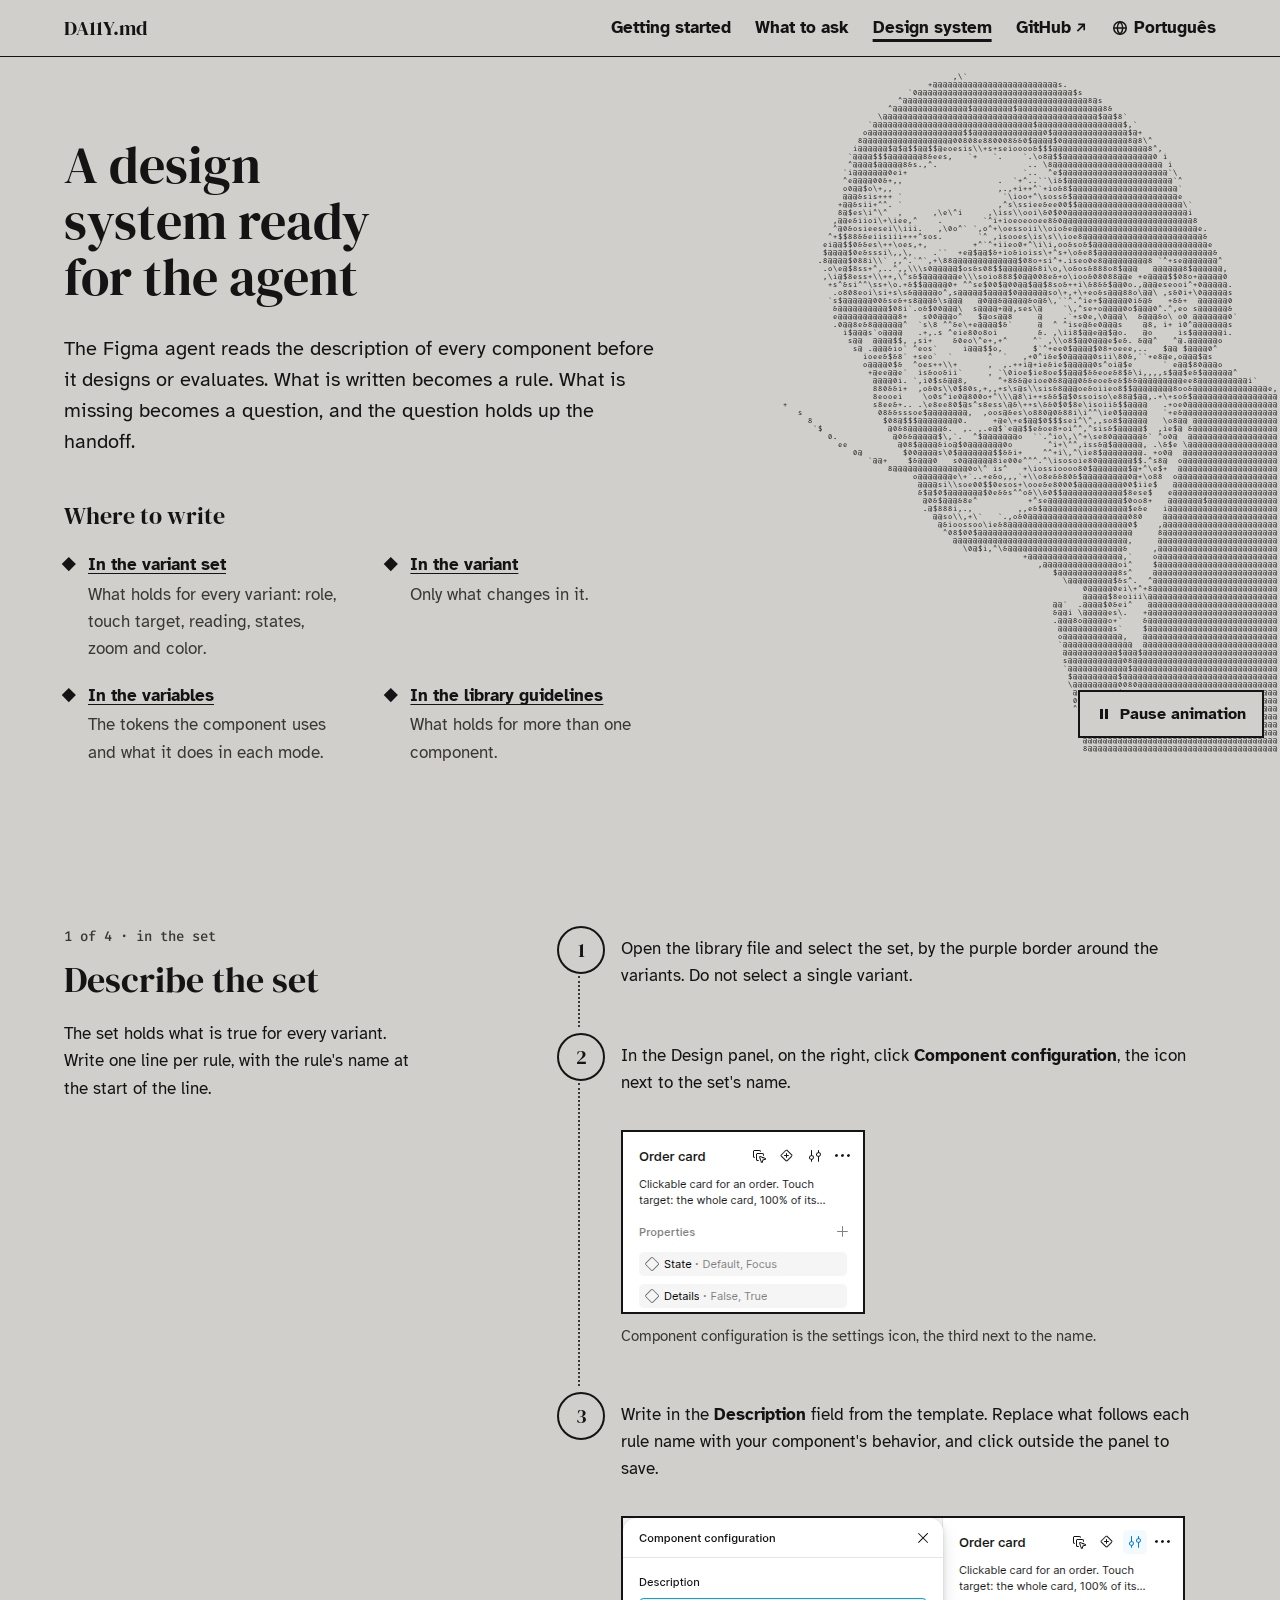
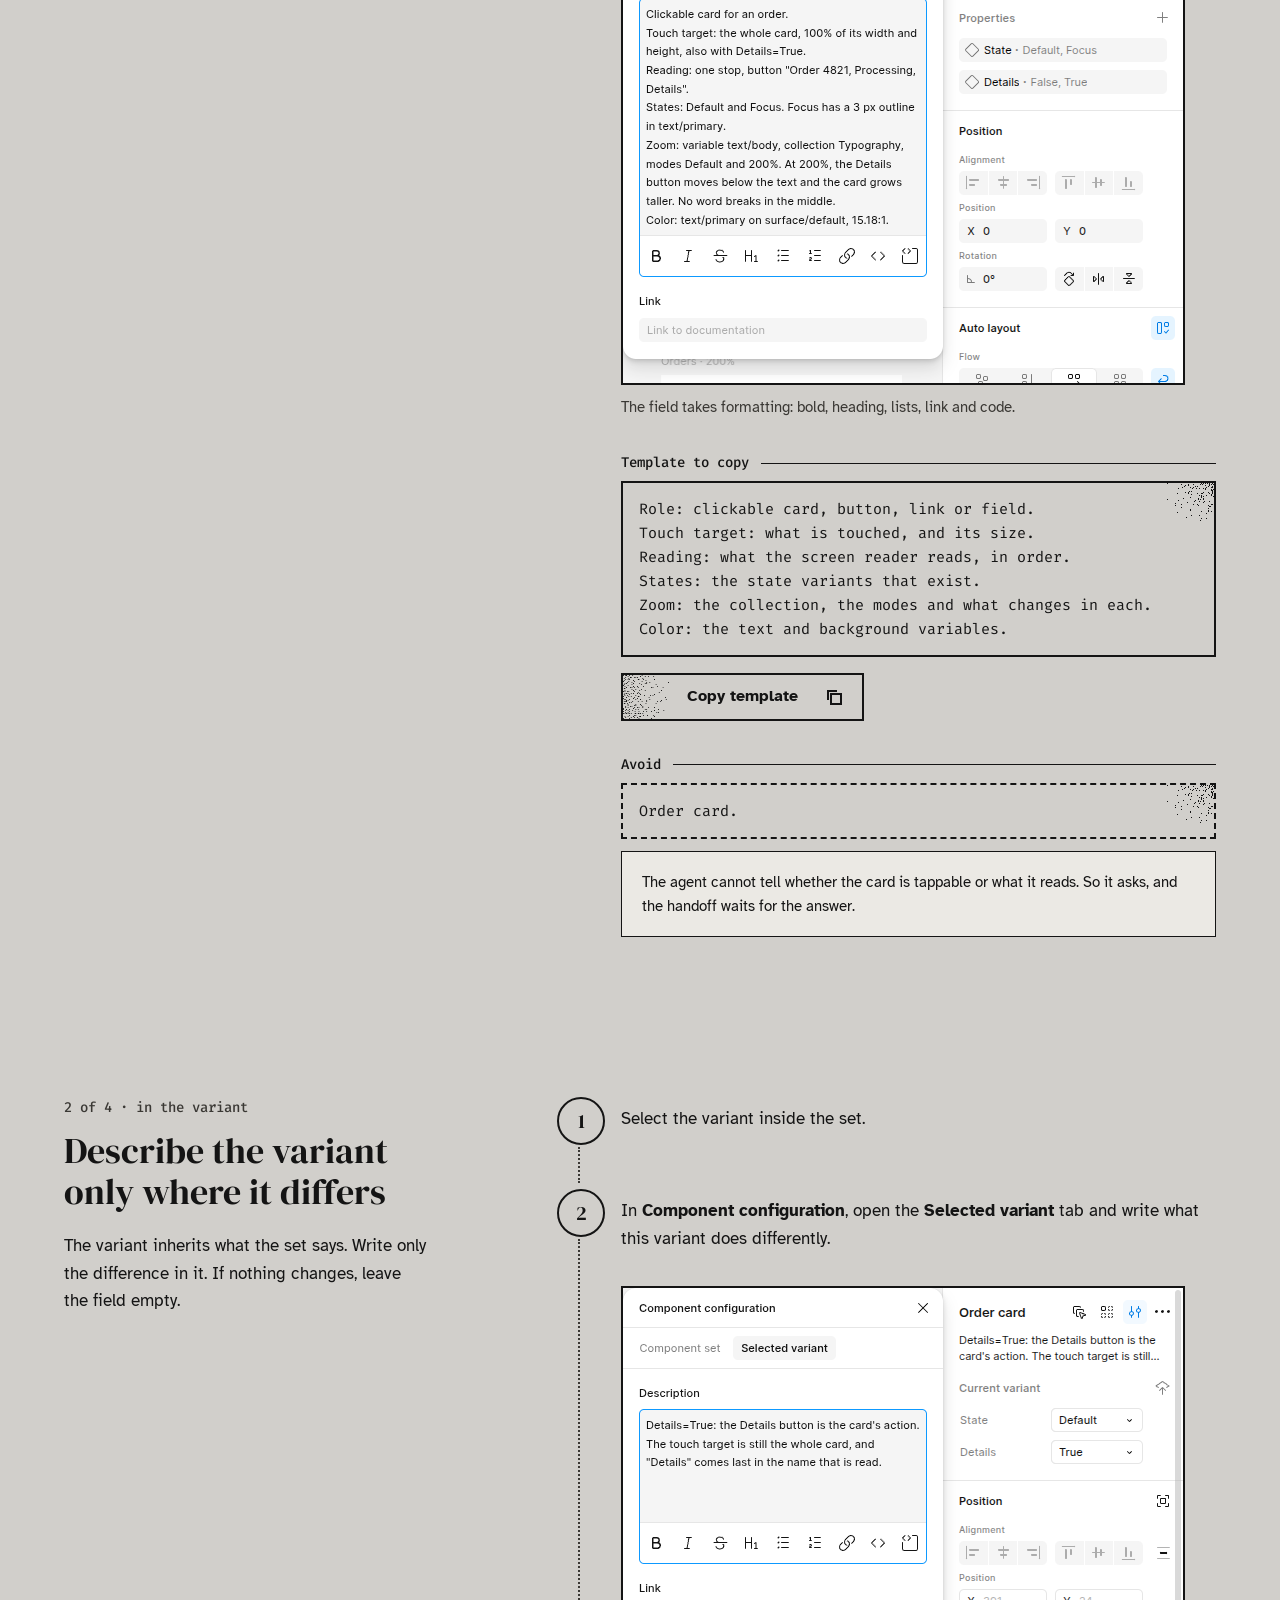
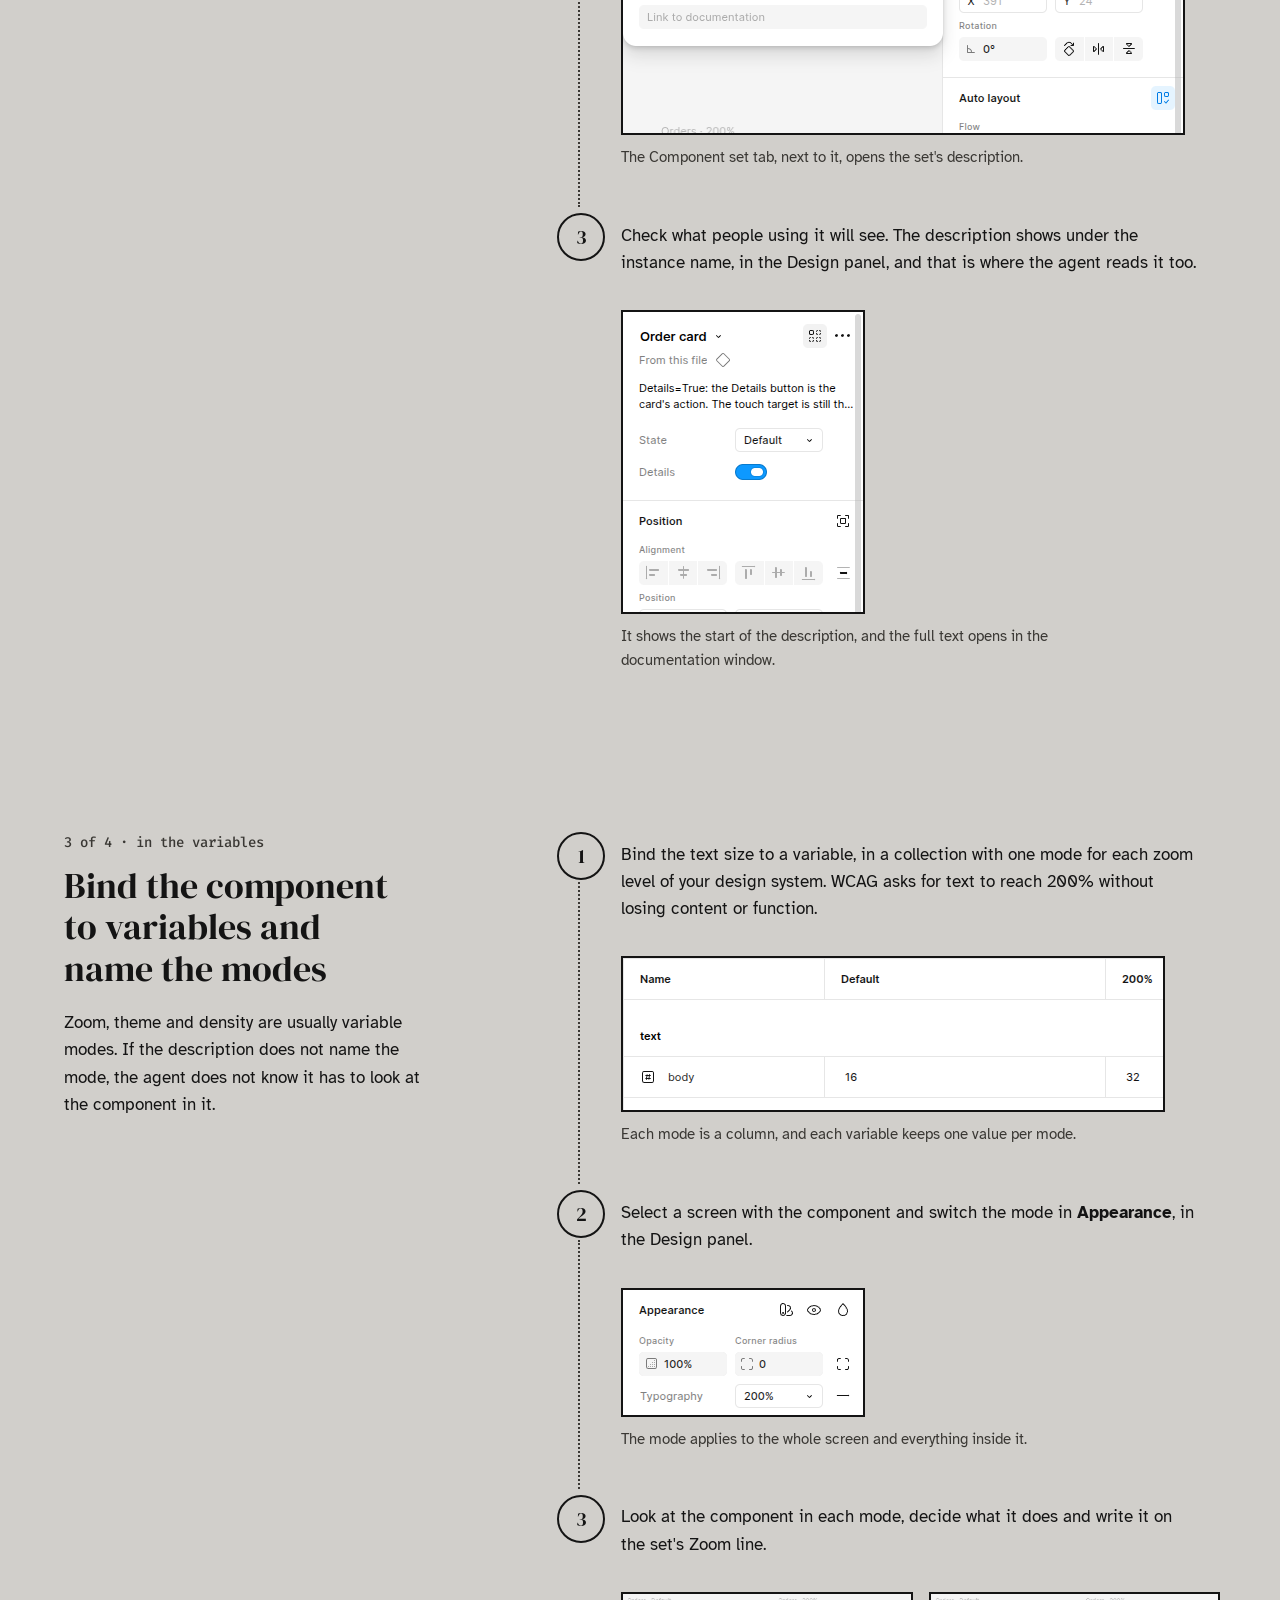
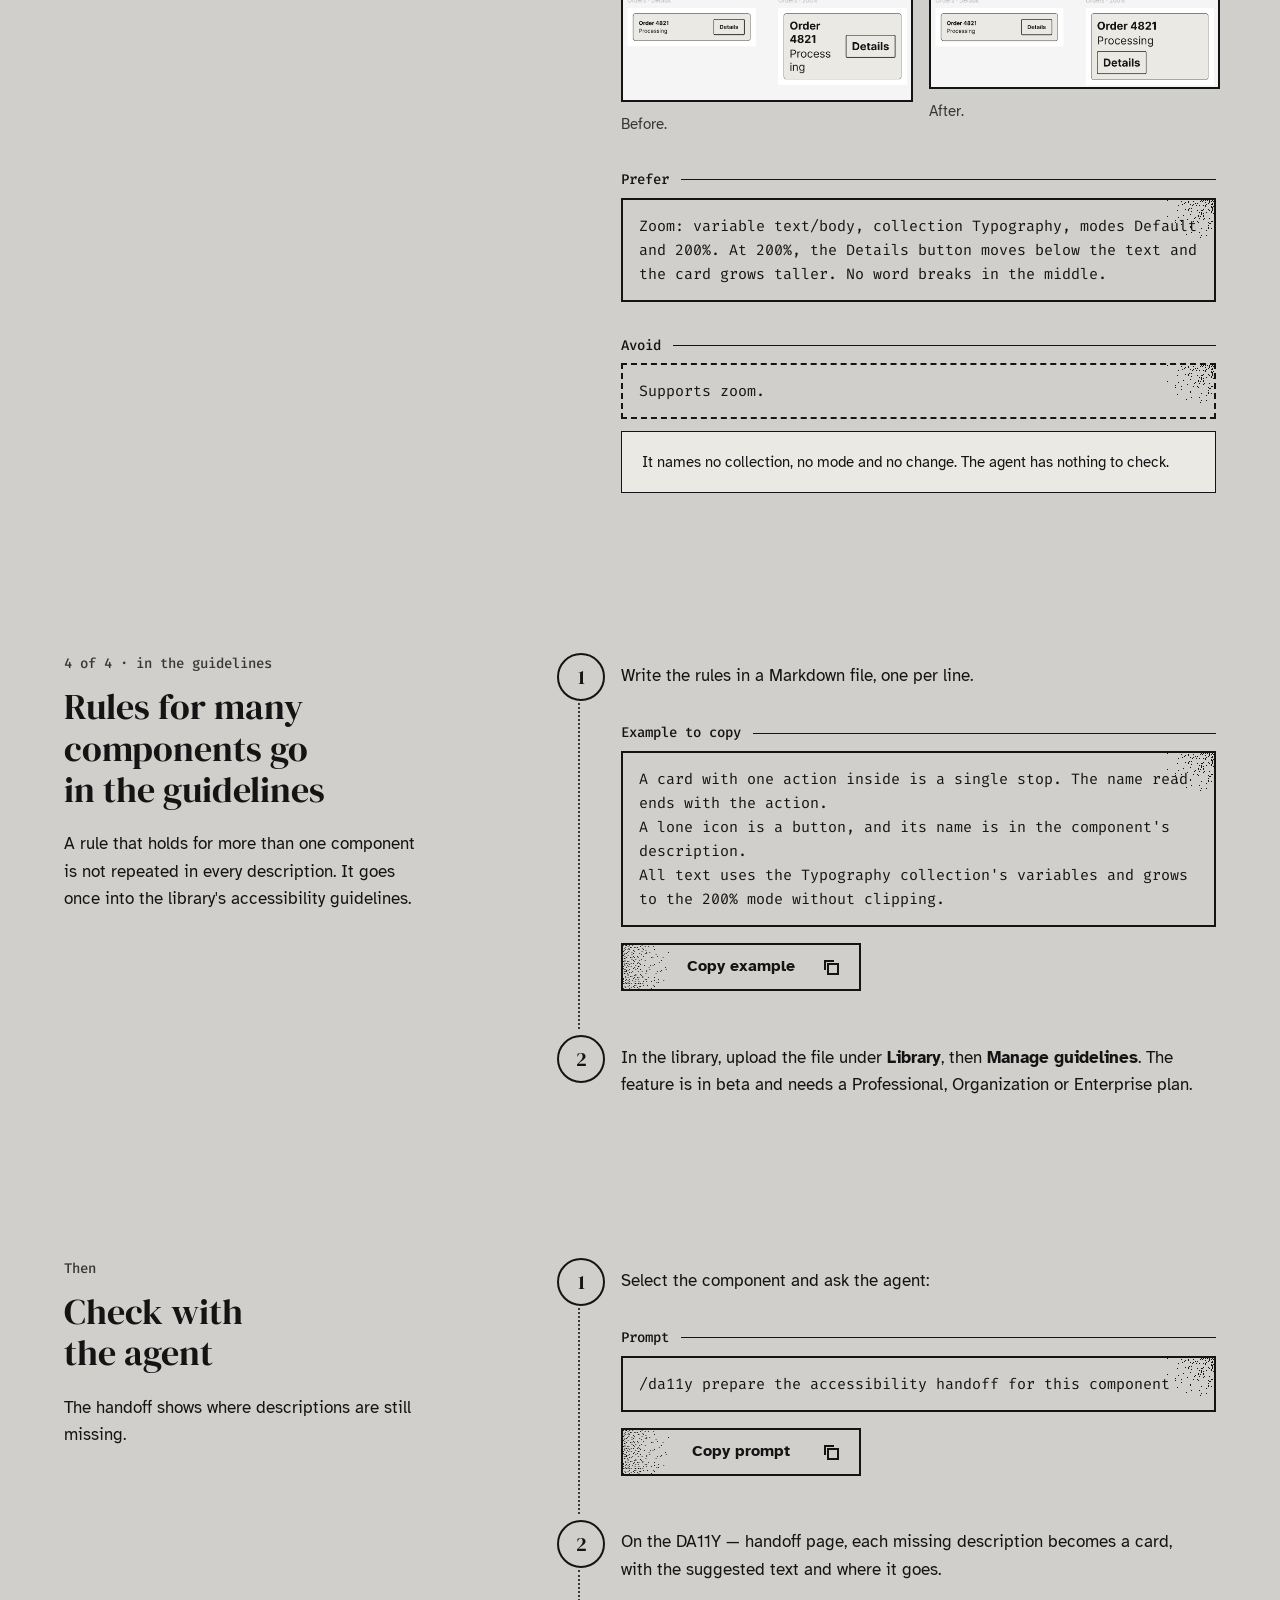
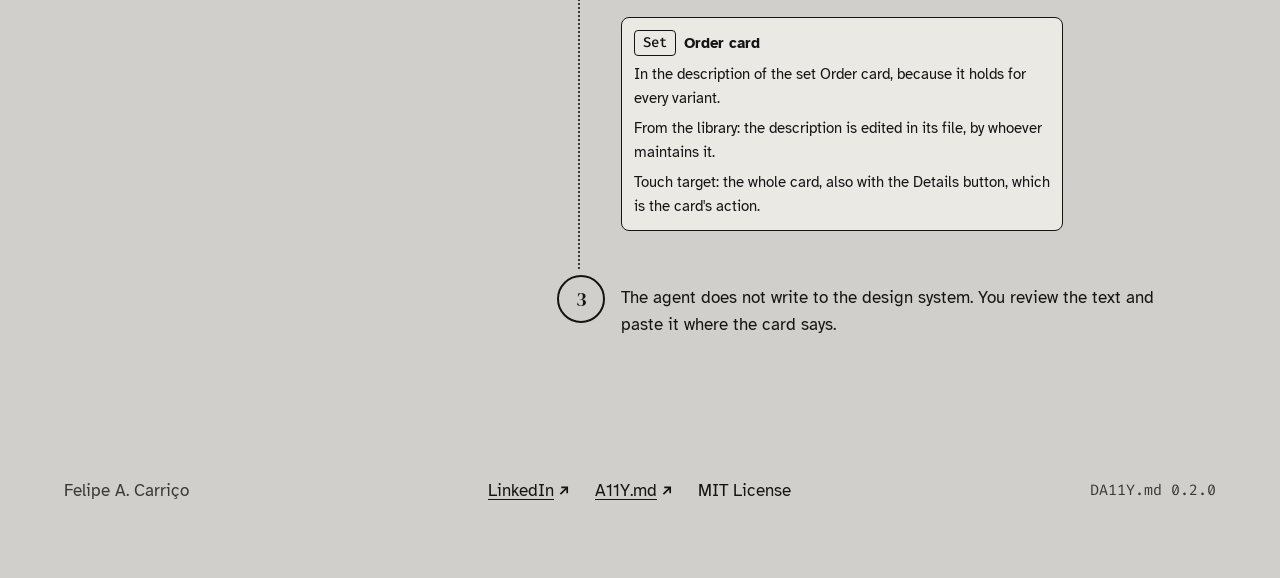
==== commit 8ffb34cb: "feat: Dalí's mustache never stops, and his eyes follow the mouse The mustache sways without end, so " ====
--- a/pagina/design-system/index.html
+++ b/pagina/design-system/index.html
@@ -101,6 +101,15 @@
 .art { position: relative; width: var(--art-w); aspect-ratio: 323 / 400; margin: 0 calc(-1 * max(1rem, env(safe-area-inset-right, 0px))) 0 auto; }
 .art__poster, .art canvas { position: absolute; inset: 0; width: 100%; height: 100%; display: block; }
 .art.is-drawn .art__poster { visibility: hidden; }
+/* o botão de pausa do hero da home, no canto de baixo à direita do retrato, sobre o paletó (pedido
+   do Felipe, 23/10). Sem JavaScript, nada se mexe e ele não aparece */
+.art__controls { position: absolute; right: 1rem; bottom: 1rem; z-index: 1; }
+.hero__ctrl { display: inline-flex; align-items: center; gap: 0.5rem; min-width: 3rem; min-height: 3rem; padding: 0.5rem 1rem; border: 2px solid var(--ink); border-radius: 0; background: var(--paper); color: var(--ink); font: 700 1rem/1.2 var(--body); cursor: pointer; }
+.hero__ctrl[hidden] { display: none; }
+.hero__ctrl:focus-visible { outline: 3px solid var(--ink); outline-offset: 2px; box-shadow: 0 0 0 8px var(--paper); }
+.hero__ctrl-icon { width: 1rem; height: 1rem; fill: currentColor; flex: none; }
+.hero__motion[data-state="running"] .icon-play, .hero__motion[data-state="paused"] .icon-pause { display: none; }
+@media (max-width: 24em) { .hero__ctrl { padding-inline: 0.75rem; font-size: 0.875rem; } }
 .lead__text { display: grid; gap: 1.75rem; }
 /* o índice dos quatro lugares fica na coluna do texto, ao lado do retrato e nunca sobre ele */
 .index { margin-top: 1rem; }
@@ -218,6 +227,7 @@
   .btn:focus-visible { outline: 3px solid CanvasText; outline-offset: 4px; }
   .btn:focus-visible::after { display: none; }
   .topics li::before { forced-color-adjust: none; background: CanvasText; }
+  .hero__ctrl:focus-visible { outline: 3px solid CanvasText; outline-offset: -7px; }
 }
 </style>
 </head>
@@ -242,10 +252,16 @@
 <main class="page" id="conteudo" tabindex="-1">
   <div class="lead-band">
     <!-- o retrato é decorativo (confirmado pelo Felipe em 23/10): imagem parada com alt vazio, canvas fora da árvore.
-         O bigode balança 4,5 s ao abrir e para: sem botão de pausa, que fica só no hero da home -->
+         O bigode balança sem parar e os olhos seguem o mouse: o botão de pausa do hero, no canto de baixo à direita -->
     <div class="art" data-dali="img/dali-fonte.png">
       <img class="art__poster" src="img/dali-ascii.png" width="1200" height="1486" alt="">
       <canvas aria-hidden="true"></canvas>
+      <div class="art__controls">
+        <button type="button" class="hero__ctrl hero__motion" data-state="running" hidden>
+          <svg class="hero__ctrl-icon" viewBox="0 0 16 16" aria-hidden="true" focusable="false"><path class="icon-pause" d="M4 3h3v10H4zM9 3h3v10H9z"/><path class="icon-play" d="M4 2.5v11l9-5.5z"/></svg>
+          <span class="hero__motion-label">Pausar animação</span>
+        </button>
+      </div>
     </div>
     <div class="wrap lead"><div class="lead__text"><h1 data-i18n="ds-h1">Design system pronto para o agente</h1><p class="lede" data-i18n="ds-lede">O agente do Figma lê a descrição de cada componente antes de desenhar ou avaliar. O que está escrito vira regra. O que falta vira pergunta, e a pergunta segura o handoff.</p>
       <div class="index"><h2 class="index__title" data-i18n="ds-index">Onde escrever</h2><ul class="topics"><li><span class="topics__name"><a href="#conjunto" data-i18n="topic0-name">No conjunto de variantes</a></span><span class="topics__text" data-i18n="topic0-text">O que vale para todas as variantes: papel, área de toque, leitura, estados, zoom e cor.</span></li><li><span class="topics__name"><a href="#variante" data-i18n="topic1-name">Na variante</a></span><span class="topics__text" data-i18n="topic1-text">Só o que muda nela.</span></li><li><span class="topics__name"><a href="#variaveis" data-i18n="topic2-name">Nas variáveis</a></span><span class="topics__text" data-i18n="topic2-text">Os tokens que o componente usa e o que ele faz em cada modo.</span></li><li><span class="topics__name"><a href="#guidelines" data-i18n="topic3-name">Nas guidelines da biblioteca</a></span><span class="topics__text" data-i18n="topic3-text">O que vale para mais de um componente.</span></li></ul></div></div></div>
